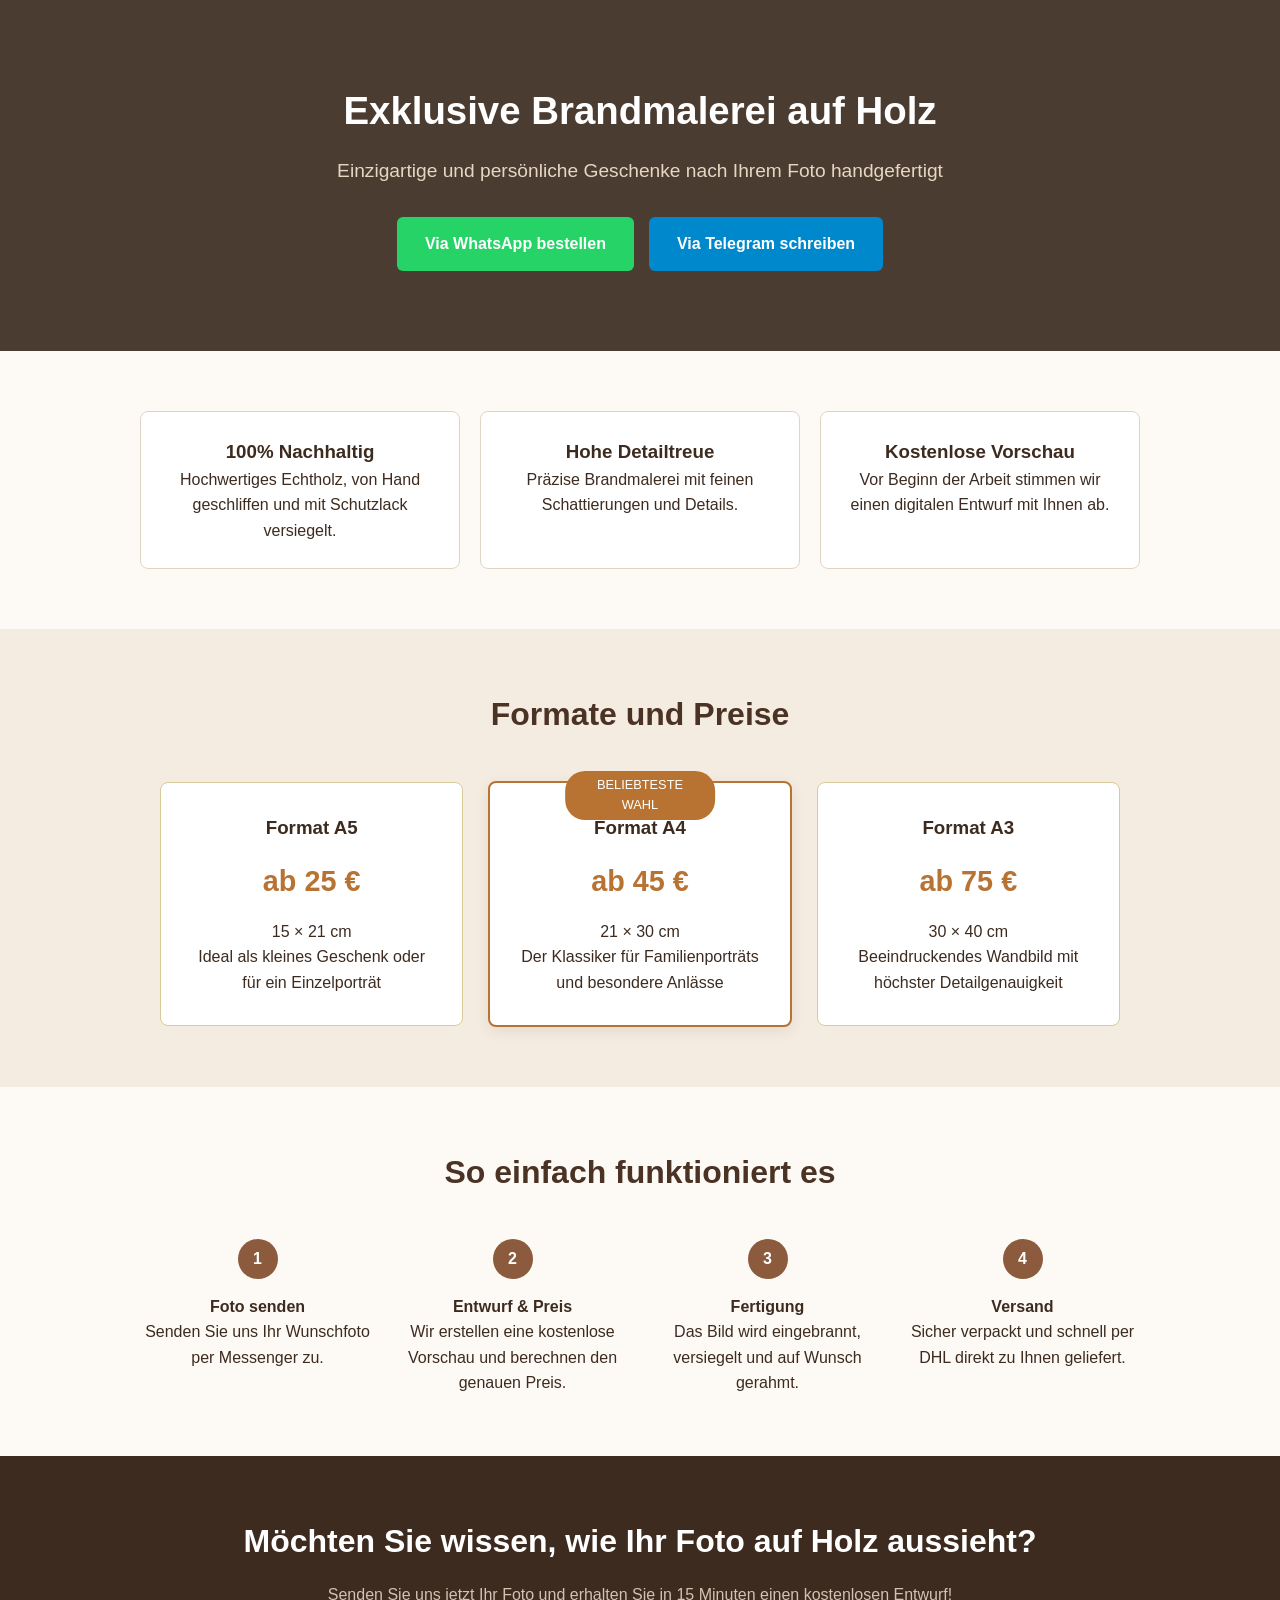
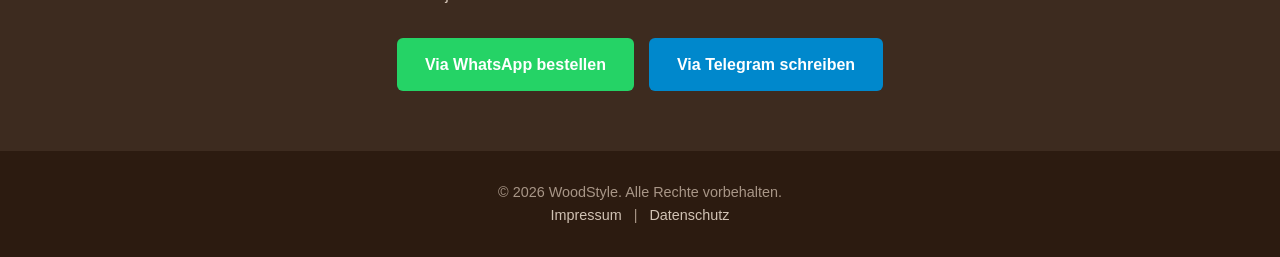
==== index.html @ 2a0ff0d4 "Add files via upload" ====
<!DOCTYPE html>
<html lang="de">
<head>
    <meta charset="UTF-8">
    <meta name="viewport" content="width=device-width, initial-scale=1.0">
    <title>Brandmalerei auf Holz nach Wunsch | Porträts & Bilder</title>
    <link rel="stylesheet" href="style.css">
</head>
<body>

    <!-- Шапка / Главный экран -->
    <header class="hero">
        <div class="container">
            <h1>Exklusive Brandmalerei auf Holz</h1>
            <p>Einzigartige und persönliche Geschenke nach Ihrem Foto handgefertigt</p>
            <div class="hero-buttons">
                <a href="https://wa.me/4915232161777" target="_blank" class="btn btn-wa">Via WhatsApp bestellen</a>
                <a href="https://t.me/woodstyleDE" target="_blank" class="btn btn-tg">Via Telegram schreiben</a>
            </div>
        </div>
    </header>

    <!-- Преимущества -->
    <section class="section container">
        <div class="features">
            <div class="feature-card">
                <h3>100% Nachhaltig</h3>
                <p>Hochwertiges Echtholz, von Hand geschliffen und mit Schutzlack versiegelt.</p>
            </div>
            <div class="feature-card">
                <h3>Hohe Detailtreue</h3>
                <p>Präzise Brandmalerei mit feinen Schattierungen und Details.</p>
            </div>
            <div class="feature-card">
                <h3>Kostenlose Vorschau</h3>
                <p>Vor Beginn der Arbeit stimmen wir einen digitalen Entwurf mit Ihnen ab.</p>
            </div>
        </div>
    </section>

    <!-- Цены и форматы -->
    <section class="section section-alt">
        <div class="container">
            <h2>Formate und Preise</h2>
            <div class="price-grid">
                <div class="price-card">
                    <h3>Format A5</h3>
                    <div class="price">ab 25 €</div>
                    <p>15 × 21 cm</p>
                    <p>Ideal als kleines Geschenk oder für ein Einzelporträt</p>
                </div>
                <div class="price-card featured">
                    <span class="badge">Beliebteste Wahl</span>
                    <h3>Format A4</h3>
                    <div class="price">ab 45 €</div>
                    <p>21 × 30 cm</p>
                    <p>Der Klassiker für Familienporträts und besondere Anlässe</p>
                </div>
                <div class="price-card">
                    <h3>Format A3</h3>
                    <div class="price">ab 75 €</div>
                    <p>30 × 40 cm</p>
                    <p>Beeindruckendes Wandbild mit höchster Detailgenauigkeit</p>
                </div>
            </div>
        </div>
    </section>

    <!-- Как происходит заказ -->
    <section class="section container">
        <h2>So einfach funktioniert es</h2>
        <div class="steps">
            <div class="step">
                <div class="step-num">1</div>
                <h4>Foto senden</h4>
                <p>Senden Sie uns Ihr Wunschfoto per Messenger zu.</p>
            </div>
            <div class="step">
                <div class="step-num">2</div>
                <h4>Entwurf & Preis</h4>
                <p>Wir erstellen eine kostenlose Vorschau und berechnen den genauen Preis.</p>
            </div>
            <div class="step">
                <div class="step-num">3</div>
                <h4>Fertigung</h4>
                <p>Das Bild wird eingebrannt, versiegelt und auf Wunsch gerahmt.</p>
            </div>
            <div class="step">
                <div class="step-num">4</div>
                <h4>Versand</h4>
                <p>Sicher verpackt und schnell per DHL direkt zu Ihnen geliefert.</p>
            </div>
        </div>
    </section>

    <!-- Призыв к действию -->
    <section class="cta">
        <div class="container">
            <h2>Möchten Sie wissen, wie Ihr Foto auf Holz aussieht?</h2>
            <p>Senden Sie uns jetzt Ihr Foto und erhalten Sie in 15 Minuten einen kostenlosen Entwurf!</p>
            <div class="hero-buttons">
                <a href="https://wa.me/4915232161777" target="_blank" class="btn btn-wa">Via WhatsApp bestellen</a>
                <a href="https://t.me/woodstyleDE" target="_blank" class="btn btn-tg">Via Telegram schreiben</a>
            </div>
        </div>
    </section>

    <!-- Подвал / Обязательный юридический блок для Германии -->
    <footer class="footer">
        <div class="container">
            <p>&copy; 2026 WoodStyle. Alle Rechte vorbehalten.</p>
            <p>
                <a href="impressum.html">Impressum</a> | 
                <a href="datenschutz.html">Datenschutz</a>
            </p>
        </div>
    </footer>

</body>
</html>
---- style.css ----
* { box-sizing: border-box; margin: 0; padding: 0; }
body { font-family: 'Segoe UI', Arial, sans-serif; color: #3d2b1f; background-color: #fdfaf6; line-height: 1.6; }
.container { max-width: 1000px; margin: 0 auto; padding: 0 20px; }

/* Шапка / Hero */
.hero { background: linear-gradient(rgba(44, 27, 16, 0.85), rgba(44, 27, 16, 0.85)), url('https://images.unsplash.com/photo-1546484396-fb3fc6f95f98?auto=format&fit=crop&w=1200&q=80') center/cover; color: #fff; text-align: center; padding: 80px 20px; }
.hero h1 { font-size: 2.4rem; margin-bottom: 15px; }
.hero p { font-size: 1.2rem; margin-bottom: 30px; color: #e6d7c3; }

/* Кнопки */
.hero-buttons { display: flex; gap: 15px; justify-content: center; flex-wrap: wrap; }
.btn { display: inline-block; padding: 14px 28px; border-radius: 6px; font-weight: bold; text-decoration: none; transition: 0.2s; color: #fff; }
.btn-wa { background-color: #25D366; }
.btn-tg { background-color: #0088cc; }
.btn:hover { transform: translateY(-2px); opacity: 0.9; }

/* Секции */
.section { padding: 60px 0; text-align: center; }
.section-alt { background-color: #f4ece1; }
h2 { font-size: 2rem; margin-bottom: 40px; color: #4a3324; }

/* Преимущества */
.features { display: grid; grid-template-columns: repeat(auto-fit, minmax(250px, 1fr)); gap: 20px; }
.feature-card { background: #fff; padding: 25px; border-radius: 8px; border: 1px solid #e0d5c5; }

/* Карточки цен */
.price-grid { display: grid; grid-template-columns: repeat(auto-fit, minmax(260px, 1fr)); gap: 25px; align-items: center; }
.price-card { background: #fff; padding: 30px; border-radius: 8px; border: 1px solid #d8ca99; position: relative; }
.price-card.featured { border: 2px solid #b87333; box-shadow: 0 4px 15px rgba(0,0,0,0.08); }
.badge { position: absolute; top: -12px; left: 50%; transform: translateX(-50%); background: #b87333; color: #fff; padding: 4px 12px; font-size: 0.8rem; border-radius: 20px; text-transform: uppercase; }
.price { font-size: 1.8rem; font-weight: bold; color: #b87333; margin: 15px 0; }

/* Шаги */
.steps { display: grid; grid-template-columns: repeat(auto-fit, minmax(200px, 1fr)); gap: 20px; }
.step-num { width: 40px; height: 40px; background: #8c5a3c; color: #fff; border-radius: 50%; display: flex; align-items: center; justify-content: center; font-weight: bold; margin: 0 auto 15px; }

/* CTA */
.cta { background-color: #3d2b1f; color: #fff; text-align: center; padding: 60px 20px; }
.cta h2 { color: #fff; margin-bottom: 15px; }
.cta p { margin-bottom: 30px; color: #d1c2b4; }

/* Подвал (Footer) */
.footer { background-color: #2c1b10; color: #a89687; text-align: center; padding: 30px 20px; font-size: 0.9rem; }
.footer a { color: #d1c2b4; text-decoration: none; margin: 0 8px; }
.footer a:hover { text-decoration: underline; color: #fff; }
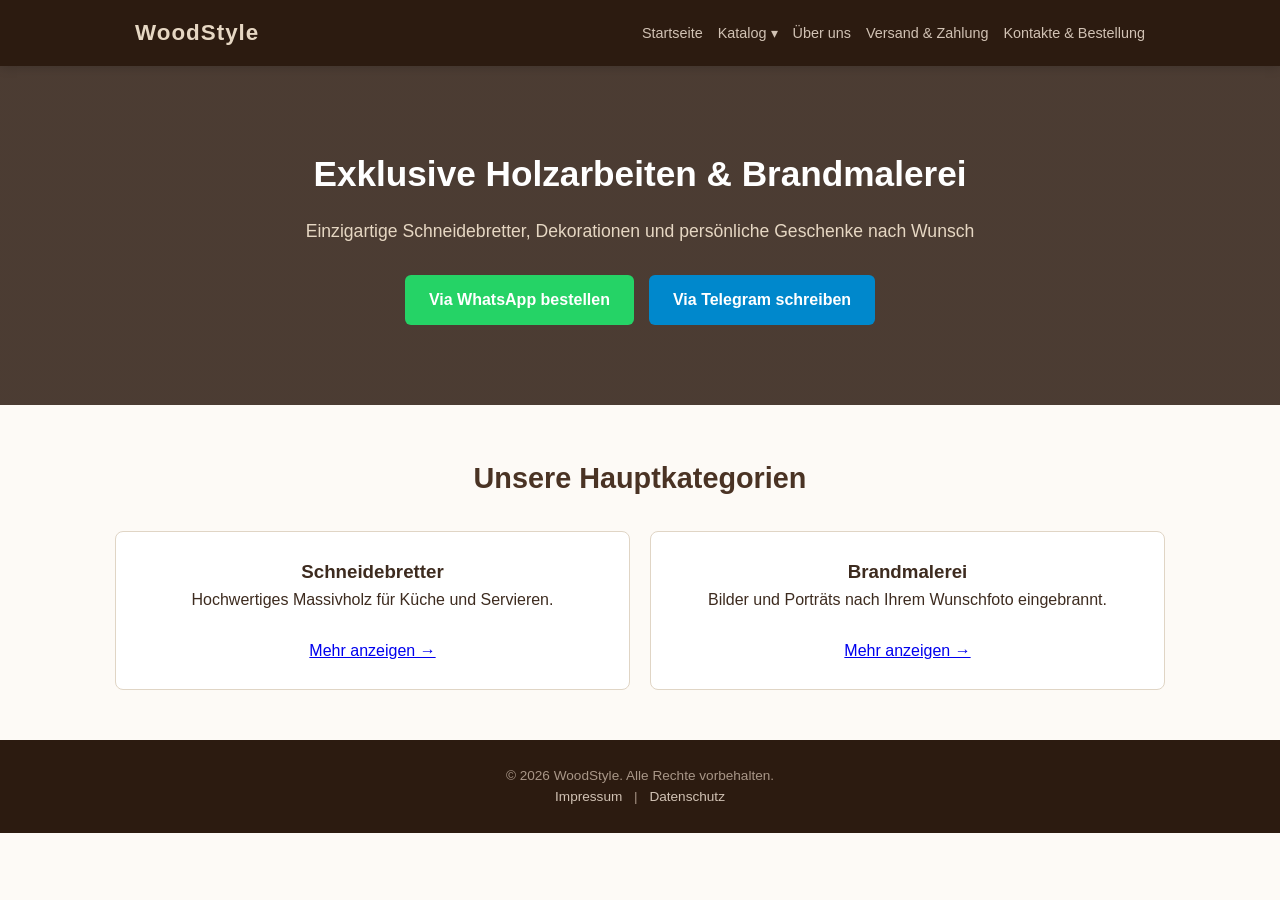
==== commit 5d7d285b: "Add files via upload" ====
--- a/index.html
+++ b/index.html
@@ -3,16 +3,36 @@
 <head>
     <meta charset="UTF-8">
     <meta name="viewport" content="width=device-width, initial-scale=1.0">
-    <title>Brandmalerei auf Holz nach Wunsch | Porträts & Bilder</title>
+    <title>WoodStyle | Startseite</title>
     <link rel="stylesheet" href="style.css">
 </head>
 <body>
 
-    <!-- Шапка / Главный экран -->
+    <nav class="navbar">
+        <div class="container nav-container">
+            <a href="index.html" class="logo">WoodStyle</a>
+            <ul class="nav-links">
+                <li><a href="index.html" class="active">Startseite</a></li>
+                <li class="dropdown">
+                    <a href="katalog.html" class="dropbtn">Katalog ▾</a>
+                    <div class="dropdown-content">
+                        <a href="katalog.html#schneidebretter">Schneidebretter</a>
+                        <a href="katalog.html#untersetzer">Untersetzer</a>
+                        <a href="katalog.html#bilder">Bilder & Porträts</a>
+                        <a href="katalog.html#sonstiges">Sonstiges</a>
+                    </div>
+                </li>
+                <li><a href="ueber-uns.html">Über uns</a></li>
+                <li><a href="versand.html">Versand & Zahlung</a></li>
+                <li><a href="kontakt.html">Kontakte & Bestellung</a></li>
+            </ul>
+        </div>
+    </nav>
+
     <header class="hero">
         <div class="container">
-            <h1>Exklusive Brandmalerei auf Holz</h1>
-            <p>Einzigartige und persönliche Geschenke nach Ihrem Foto handgefertigt</p>
+            <h1>Exklusive Holzarbeiten & Brandmalerei</h1>
+            <p>Einzigartige Schneidebretter, Dekorationen und persönliche Geschenke nach Wunsch</p>
             <div class="hero-buttons">
                 <a href="https://wa.me/4915232161777" target="_blank" class="btn btn-wa">Via WhatsApp bestellen</a>
                 <a href="https://t.me/woodstyleDE" target="_blank" class="btn btn-tg">Via Telegram schreiben</a>
@@ -20,99 +40,28 @@
         </div>
     </header>
 
-    <!-- Преимущества -->
     <section class="section container">
+        <h2>Unsere Hauptkategorien</h2>
         <div class="features">
             <div class="feature-card">
-                <h3>100% Nachhaltig</h3>
-                <p>Hochwertiges Echtholz, von Hand geschliffen und mit Schutzlack versiegelt.</p>
+                <h3>Schneidebretter</h3>
+                <p>Hochwertiges Massivholz für Küche und Servieren.</p>
+                <br>
+                <a href="katalog.html#schneidebretter" class="btn-link">Mehr anzeigen →</a>
             </div>
             <div class="feature-card">
-                <h3>Hohe Detailtreue</h3>
-                <p>Präzise Brandmalerei mit feinen Schattierungen und Details.</p>
-            </div>
-            <div class="feature-card">
-                <h3>Kostenlose Vorschau</h3>
-                <p>Vor Beginn der Arbeit stimmen wir einen digitalen Entwurf mit Ihnen ab.</p>
+                <h3>Brandmalerei</h3>
+                <p>Bilder und Porträts nach Ihrem Wunschfoto eingebrannt.</p>
+                <br>
+                <a href="katalog.html#bilder" class="btn-link">Mehr anzeigen →</a>
             </div>
         </div>
     </section>
 
-    <!-- Цены и форматы -->
-    <section class="section section-alt">
-        <div class="container">
-            <h2>Formate und Preise</h2>
-            <div class="price-grid">
-                <div class="price-card">
-                    <h3>Format A5</h3>
-                    <div class="price">ab 25 €</div>
-                    <p>15 × 21 cm</p>
-                    <p>Ideal als kleines Geschenk oder für ein Einzelporträt</p>
-                </div>
-                <div class="price-card featured">
-                    <span class="badge">Beliebteste Wahl</span>
-                    <h3>Format A4</h3>
-                    <div class="price">ab 45 €</div>
-                    <p>21 × 30 cm</p>
-                    <p>Der Klassiker für Familienporträts und besondere Anlässe</p>
-                </div>
-                <div class="price-card">
-                    <h3>Format A3</h3>
-                    <div class="price">ab 75 €</div>
-                    <p>30 × 40 cm</p>
-                    <p>Beeindruckendes Wandbild mit höchster Detailgenauigkeit</p>
-                </div>
-            </div>
-        </div>
-    </section>
-
-    <!-- Как происходит заказ -->
-    <section class="section container">
-        <h2>So einfach funktioniert es</h2>
-        <div class="steps">
-            <div class="step">
-                <div class="step-num">1</div>
-                <h4>Foto senden</h4>
-                <p>Senden Sie uns Ihr Wunschfoto per Messenger zu.</p>
-            </div>
-            <div class="step">
-                <div class="step-num">2</div>
-                <h4>Entwurf & Preis</h4>
-                <p>Wir erstellen eine kostenlose Vorschau und berechnen den genauen Preis.</p>
-            </div>
-            <div class="step">
-                <div class="step-num">3</div>
-                <h4>Fertigung</h4>
-                <p>Das Bild wird eingebrannt, versiegelt und auf Wunsch gerahmt.</p>
-            </div>
-            <div class="step">
-                <div class="step-num">4</div>
-                <h4>Versand</h4>
-                <p>Sicher verpackt und schnell per DHL direkt zu Ihnen geliefert.</p>
-            </div>
-        </div>
-    </section>
-
-    <!-- Призыв к действию -->
-    <section class="cta">
-        <div class="container">
-            <h2>Möchten Sie wissen, wie Ihr Foto auf Holz aussieht?</h2>
-            <p>Senden Sie uns jetzt Ihr Foto und erhalten Sie in 15 Minuten einen kostenlosen Entwurf!</p>
-            <div class="hero-buttons">
-                <a href="https://wa.me/4915232161777" target="_blank" class="btn btn-wa">Via WhatsApp bestellen</a>
-                <a href="https://t.me/woodstyleDE" target="_blank" class="btn btn-tg">Via Telegram schreiben</a>
-            </div>
-        </div>
-    </section>
-
-    <!-- Подвал / Обязательный юридический блок для Германии -->
     <footer class="footer">
         <div class="container">
             <p>&copy; 2026 WoodStyle. Alle Rechte vorbehalten.</p>
-            <p>
-                <a href="impressum.html">Impressum</a> | 
-                <a href="datenschutz.html">Datenschutz</a>
-            </p>
+            <p><a href="impressum.html">Impressum</a> | <a href="datenschutz.html">Datenschutz</a></p>
         </div>
     </footer>
 
--- a/style.css
+++ b/style.css
@@ -1,45 +1,54 @@
 * { box-sizing: border-box; margin: 0; padding: 0; }
+html { scroll-behavior: smooth; }
 body { font-family: 'Segoe UI', Arial, sans-serif; color: #3d2b1f; background-color: #fdfaf6; line-height: 1.6; }
-.container { max-width: 1000px; margin: 0 auto; padding: 0 20px; }
+.container { max-width: 1050px; margin: 0 auto; padding: 0 20px; }
+
+/* Навигационное меню (Navbar) */
+.navbar { background-color: #2c1b10; position: sticky; top: 0; z-index: 1000; box-shadow: 0 2px 10px rgba(0,0,0,0.15); }
+.nav-container { display: flex; justify-content: space-between; align-items: center; padding: 15px 20px; }
+.logo { font-size: 1.4rem; font-weight: bold; color: #e6d7c3; text-decoration: none; letter-spacing: 1px; }
+.nav-links { display: flex; list-style: none; gap: 15px; align-items: center; }
+.nav-links a { color: #d1c2b4; text-decoration: none; font-weight: 500; font-size: 0.9rem; transition: color 0.2s; padding: 5px 0; }
+.nav-links a:hover { color: #ffffff; }
+
+/* Выпадающее меню (Dropdown) */
+.dropdown { position: relative; display: inline-block; }
+.dropdown-content { display: none; position: absolute; background-color: #3d2b1f; min-width: 180px; box-shadow: 0px 8px 16px rgba(0,0,0,0.2); z-index: 1; border-radius: 4px; overflow: hidden; }
+.dropdown-content a { color: #d1c2b4; padding: 12px 16px; text-decoration: none; display: block; font-size: 0.85rem; border-bottom: 1px solid #4a3324; }
+.dropdown-content a:hover { background-color: #5a3d28; color: #fff; }
+.dropdown:hover .dropdown-content { display: block; }
 
 /* Шапка / Hero */
 .hero { background: linear-gradient(rgba(44, 27, 16, 0.85), rgba(44, 27, 16, 0.85)), url('https://images.unsplash.com/photo-1546484396-fb3fc6f95f98?auto=format&fit=crop&w=1200&q=80') center/cover; color: #fff; text-align: center; padding: 80px 20px; }
-.hero h1 { font-size: 2.4rem; margin-bottom: 15px; }
-.hero p { font-size: 1.2rem; margin-bottom: 30px; color: #e6d7c3; }
+.hero h1 { font-size: 2.2rem; margin-bottom: 15px; }
+.hero p { font-size: 1.1rem; margin-bottom: 30px; color: #e6d7c3; }
 
 /* Кнопки */
 .hero-buttons { display: flex; gap: 15px; justify-content: center; flex-wrap: wrap; }
-.btn { display: inline-block; padding: 14px 28px; border-radius: 6px; font-weight: bold; text-decoration: none; transition: 0.2s; color: #fff; }
+.btn { display: inline-block; padding: 12px 24px; border-radius: 6px; font-weight: bold; text-decoration: none; transition: 0.2s; color: #fff; }
 .btn-wa { background-color: #25D366; }
 .btn-tg { background-color: #0088cc; }
 .btn:hover { transform: translateY(-2px); opacity: 0.9; }
 
 /* Секции */
-.section { padding: 60px 0; text-align: center; }
+.section { padding: 50px 0; text-align: center; }
 .section-alt { background-color: #f4ece1; }
-h2 { font-size: 2rem; margin-bottom: 40px; color: #4a3324; }
+h2 { font-size: 1.8rem; margin-bottom: 30px; color: #4a3324; }
 
-/* Преимущества */
-.features { display: grid; grid-template-columns: repeat(auto-fit, minmax(250px, 1fr)); gap: 20px; }
+/* Карточки */
+.features { display: grid; grid-template-columns: repeat(auto-fit, minmax(220px, 1fr)); gap: 20px; }
 .feature-card { background: #fff; padding: 25px; border-radius: 8px; border: 1px solid #e0d5c5; }
 
-/* Карточки цен */
-.price-grid { display: grid; grid-template-columns: repeat(auto-fit, minmax(260px, 1fr)); gap: 25px; align-items: center; }
-.price-card { background: #fff; padding: 30px; border-radius: 8px; border: 1px solid #d8ca99; position: relative; }
-.price-card.featured { border: 2px solid #b87333; box-shadow: 0 4px 15px rgba(0,0,0,0.08); }
-.badge { position: absolute; top: -12px; left: 50%; transform: translateX(-50%); background: #b87333; color: #fff; padding: 4px 12px; font-size: 0.8rem; border-radius: 20px; text-transform: uppercase; }
-.price { font-size: 1.8rem; font-weight: bold; color: #b87333; margin: 15px 0; }
-
-/* Шаги */
-.steps { display: grid; grid-template-columns: repeat(auto-fit, minmax(200px, 1fr)); gap: 20px; }
-.step-num { width: 40px; height: 40px; background: #8c5a3c; color: #fff; border-radius: 50%; display: flex; align-items: center; justify-content: center; font-weight: bold; margin: 0 auto 15px; }
+/* Шаги / Доставка */
+.steps { display: grid; grid-template-columns: repeat(auto-fit, minmax(250px, 1fr)); gap: 20px; }
+.step { background: #fff; padding: 20px; border-radius: 8px; border: 1px solid #e0d5c5; }
 
 /* CTA */
-.cta { background-color: #3d2b1f; color: #fff; text-align: center; padding: 60px 20px; }
+.cta { background-color: #3d2b1f; color: #fff; text-align: center; padding: 50px 20px; }
 .cta h2 { color: #fff; margin-bottom: 15px; }
 .cta p { margin-bottom: 30px; color: #d1c2b4; }
 
 /* Подвал (Footer) */
-.footer { background-color: #2c1b10; color: #a89687; text-align: center; padding: 30px 20px; font-size: 0.9rem; }
+.footer { background-color: #2c1b10; color: #a89687; text-align: center; padding: 25px 20px; font-size: 0.85rem; }
 .footer a { color: #d1c2b4; text-decoration: none; margin: 0 8px; }
-.footer a:hover { text-decoration: underline; color: #fff; }
+.footer a:hover { text-decoration: underline; color: #fff; }
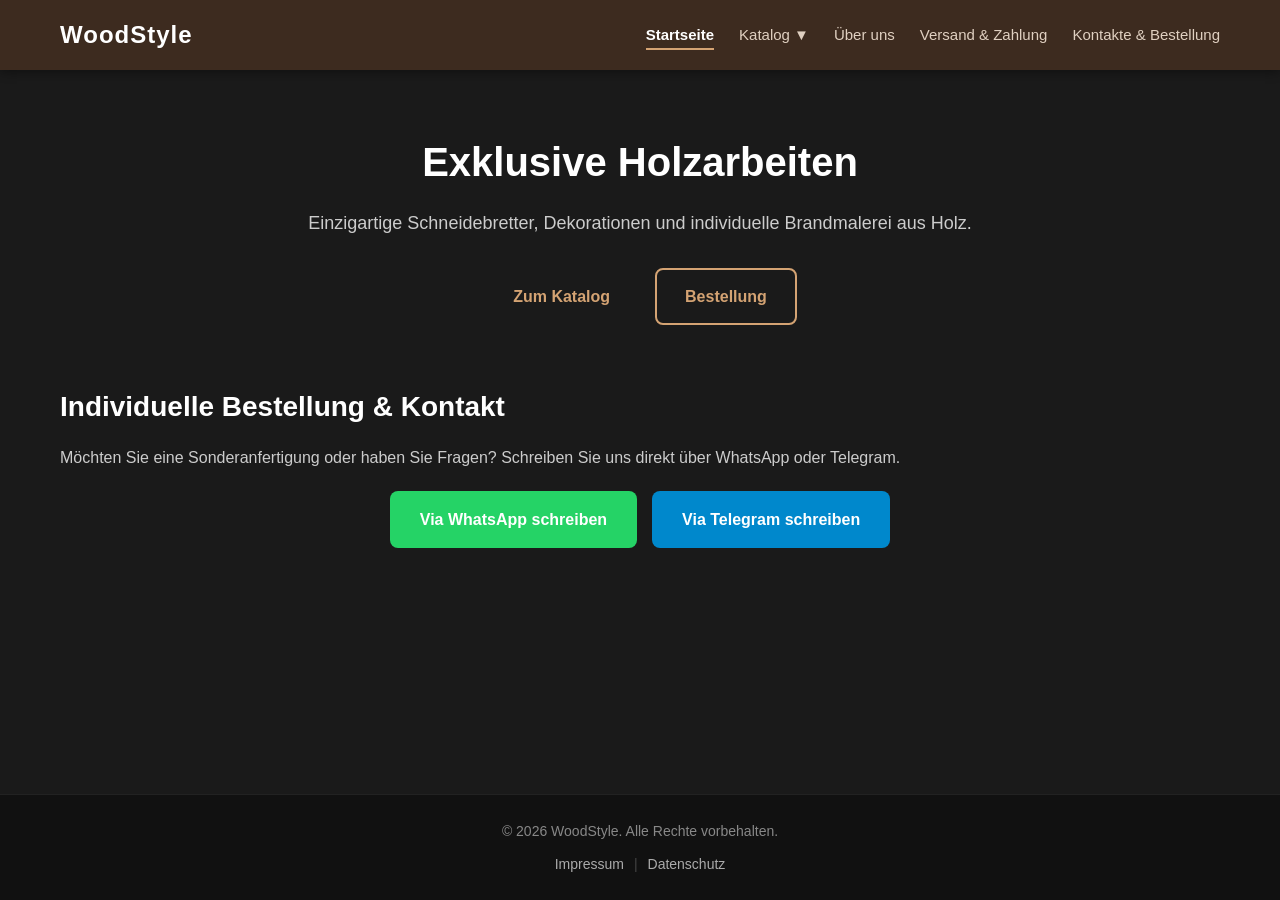
==== commit aa2ce350: "Add files via upload" ====
--- a/index.html
+++ b/index.html
@@ -1,69 +1,254 @@
 <!DOCTYPE html>
 <html lang="de">
+
 <head>
     <meta charset="UTF-8">
     <meta name="viewport" content="width=device-width, initial-scale=1.0">
-    <title>WoodStyle | Startseite</title>
+
+    <title>WoodStyle</title>
+
     <link rel="stylesheet" href="style.css">
 </head>
+
 <body>
 
-    <nav class="navbar">
-        <div class="container nav-container">
-            <a href="index.html" class="logo">WoodStyle</a>
-            <ul class="nav-links">
-                <li><a href="index.html" class="active">Startseite</a></li>
-                <li class="dropdown">
-                    <a href="katalog.html" class="dropbtn">Katalog ▾</a>
-                    <div class="dropdown-content">
-                        <a href="katalog.html#schneidebretter">Schneidebretter</a>
-                        <a href="katalog.html#untersetzer">Untersetzer</a>
-                        <a href="katalog.html#bilder">Bilder & Porträts</a>
-                        <a href="katalog.html#sonstiges">Sonstiges</a>
-                    </div>
-                </li>
-                <li><a href="ueber-uns.html">Über uns</a></li>
-                <li><a href="versand.html">Versand & Zahlung</a></li>
-                <li><a href="kontakt.html">Kontakte & Bestellung</a></li>
-            </ul>
-        </div>
-    </nav>
-
-    <header class="hero">
+    <!-- =========================
+         HEADER
+    ========================== -->
+
+    <header class="navbar">
         <div class="container">
-            <h1>Exklusive Holzarbeiten & Brandmalerei</h1>
-            <p>Einzigartige Schneidebretter, Dekorationen und persönliche Geschenke nach Wunsch</p>
-            <div class="hero-buttons">
-                <a href="https://wa.me/4915232161777" target="_blank" class="btn btn-wa">Via WhatsApp bestellen</a>
-                <a href="https://t.me/woodstyleDE" target="_blank" class="btn btn-tg">Via Telegram schreiben</a>
-            </div>
+
+            <a href="index.html" class="logo">
+                WoodStyle
+            </a>
+
+            <button class="burger-btn"
+                    id="burgerBtn"
+                    aria-label="Menü öffnen">
+
+                <span></span>
+                <span></span>
+                <span></span>
+
+            </button>
+
+            <nav class="nav-menu" id="navMenu">
+
+                <ul class="nav-list">
+
+                    <li>
+                        <a href="index.html"
+                           class="nav-link active">
+                            Startseite
+                        </a>
+                    </li>
+
+                    <li class="dropdown">
+
+                        <a href="katalog.html"
+                           class="nav-link dropdown-toggle">
+                            Katalog ▼
+                        </a>
+
+                        <ul class="dropdown-menu">
+
+                            <li>
+                                <a href="katalog.html#schneidebretter">
+                                    Schneidebretter
+                                </a>
+                            </li>
+
+                            <li>
+                                <a href="katalog.html#untersetzer">
+                                    Untersetzer
+                                </a>
+                            </li>
+
+                            <li>
+                                <a href="katalog.html#bilder">
+                                    Bilder &amp; Porträts
+                                </a>
+                            </li>
+
+                            <li>
+                                <a href="katalog.html#sonstiges">
+                                    Sonstiges
+                                </a>
+                            </li>
+
+                        </ul>
+
+                    </li>
+
+                    <li>
+                        <a href="ueber-uns.html"
+                           class="nav-link">
+                            Über uns
+                        </a>
+                    </li>
+
+                    <li>
+                        <a href="versand.html"
+                           class="nav-link">
+                            Versand &amp; Zahlung
+                        </a>
+                    </li>
+
+                    <li>
+                        <a href="kontakt.html"
+                           class="nav-link">
+                            Kontakte &amp; Bestellung
+                        </a>
+                    </li>
+
+                </ul>
+
+            </nav>
+
         </div>
     </header>
-
-    <section class="section container">
-        <h2>Unsere Hauptkategorien</h2>
-        <div class="features">
-            <div class="feature-card">
-                <h3>Schneidebretter</h3>
-                <p>Hochwertiges Massivholz für Küche und Servieren.</p>
-                <br>
-                <a href="katalog.html#schneidebretter" class="btn-link">Mehr anzeigen →</a>
+    <!-- =========================
+         MAIN
+    ========================== -->
+
+    <main>
+
+        <!-- Hero -->
+        <section class="hero">
+
+            <div class="container">
+
+                <h1>
+                    Exklusive Holzarbeiten
+                </h1>
+
+                <p>
+                    Einzigartige Schneidebretter,
+                    Dekorationen und individuelle
+                    Brandmalerei aus Holz.
+                </p>
+
+                <div class="buttons">
+
+                    <a href="katalog.html" class="btn">
+                        Zum Katalog
+                    </a>
+
+                    <a href="kontakt.html" class="btn btn-outline">
+                        Bestellung
+                    </a>
+
+                </div>
+
             </div>
-            <div class="feature-card">
-                <h3>Brandmalerei</h3>
-                <p>Bilder und Porträts nach Ihrem Wunschfoto eingebrannt.</p>
-                <br>
-                <a href="katalog.html#bilder" class="btn-link">Mehr anzeigen →</a>
+
+        </section>
+
+        <!-- Kontakt -->
+        <section class="contacts">
+
+            <div class="container">
+
+                <h2>
+                    Individuelle Bestellung &amp; Kontakt
+                </h2>
+
+                <p>
+                    Möchten Sie eine Sonderanfertigung
+                    oder haben Sie Fragen?
+                    Schreiben Sie uns direkt über
+                    WhatsApp oder Telegram.
+                </p>
+
+                <div class="buttons">
+
+                    <a href="https://wa.me/4915232161777"
+                       target="_blank"
+                       class="btn btn-whatsapp">
+
+                        Via WhatsApp schreiben
+
+                    </a>
+
+                    <a href="https://t.me/woodstylede"
+                       target="_blank"
+                       class="btn btn-telegram">
+
+                        Via Telegram schreiben
+
+                    </a>
+
+                </div>
+
             </div>
+
+        </section>
+
+    </main>
+    <!-- =========================
+         FOOTER
+    ========================== -->
+
+    <footer class="footer">
+
+        <div class="container">
+
+            <p>
+                © 2026 WoodStyle. Alle Rechte vorbehalten.
+            </p>
+
+            <div class="footer-links">
+
+                <a href="impressum.html">
+                    Impressum
+                </a>
+
+                <span>|</span>
+
+                <a href="datenschutz.html">
+                    Datenschutz
+                </a>
+
+            </div>
+
         </div>
-    </section>
-
-    <footer class="footer">
-        <div class="container">
-            <p>&copy; 2026 WoodStyle. Alle Rechte vorbehalten.</p>
-            <p><a href="impressum.html">Impressum</a> | <a href="datenschutz.html">Datenschutz</a></p>
-        </div>
+
     </footer>
 
+    <!-- =======================
+     JavaScript
+======================== -->
+<script>
+    document.addEventListener("DOMContentLoaded", () => {
+        const burgerBtn = document.getElementById("burgerBtn");
+const navMenu = document.getElementById("navMenu");
+
+if (burgerBtn && navMenu) {
+
+    burgerBtn.addEventListener("click", (event) => {
+        event.stopPropagation();
+        navMenu.classList.toggle("active");
+    });
+
+    document.addEventListener("click", () => {
+        navMenu.classList.remove("active");
+    });
+
+    navMenu.addEventListener("click", (event) => {
+        event.stopPropagation();
+    });
+
+    document.querySelectorAll(".nav-link").forEach(link => {
+        link.addEventListener("click", () => {
+            navMenu.classList.remove("active");
+        });
+    });
+
+}
+
+            });
+</script>
+
 </body>
-</html>+</html>
--- a/style.css
+++ b/style.css
@@ -1,54 +1,565 @@
-* { box-sizing: border-box; margin: 0; padding: 0; }
-html { scroll-behavior: smooth; }
-body { font-family: 'Segoe UI', Arial, sans-serif; color: #3d2b1f; background-color: #fdfaf6; line-height: 1.6; }
-.container { max-width: 1050px; margin: 0 auto; padding: 0 20px; }
-
-/* Навигационное меню (Navbar) */
-.navbar { background-color: #2c1b10; position: sticky; top: 0; z-index: 1000; box-shadow: 0 2px 10px rgba(0,0,0,0.15); }
-.nav-container { display: flex; justify-content: space-between; align-items: center; padding: 15px 20px; }
-.logo { font-size: 1.4rem; font-weight: bold; color: #e6d7c3; text-decoration: none; letter-spacing: 1px; }
-.nav-links { display: flex; list-style: none; gap: 15px; align-items: center; }
-.nav-links a { color: #d1c2b4; text-decoration: none; font-weight: 500; font-size: 0.9rem; transition: color 0.2s; padding: 5px 0; }
-.nav-links a:hover { color: #ffffff; }
-
-/* Выпадающее меню (Dropdown) */
-.dropdown { position: relative; display: inline-block; }
-.dropdown-content { display: none; position: absolute; background-color: #3d2b1f; min-width: 180px; box-shadow: 0px 8px 16px rgba(0,0,0,0.2); z-index: 1; border-radius: 4px; overflow: hidden; }
-.dropdown-content a { color: #d1c2b4; padding: 12px 16px; text-decoration: none; display: block; font-size: 0.85rem; border-bottom: 1px solid #4a3324; }
-.dropdown-content a:hover { background-color: #5a3d28; color: #fff; }
-.dropdown:hover .dropdown-content { display: block; }
-
-/* Шапка / Hero */
-.hero { background: linear-gradient(rgba(44, 27, 16, 0.85), rgba(44, 27, 16, 0.85)), url('https://images.unsplash.com/photo-1546484396-fb3fc6f95f98?auto=format&fit=crop&w=1200&q=80') center/cover; color: #fff; text-align: center; padding: 80px 20px; }
-.hero h1 { font-size: 2.2rem; margin-bottom: 15px; }
-.hero p { font-size: 1.1rem; margin-bottom: 30px; color: #e6d7c3; }
-
-/* Кнопки */
-.hero-buttons { display: flex; gap: 15px; justify-content: center; flex-wrap: wrap; }
-.btn { display: inline-block; padding: 12px 24px; border-radius: 6px; font-weight: bold; text-decoration: none; transition: 0.2s; color: #fff; }
-.btn-wa { background-color: #25D366; }
-.btn-tg { background-color: #0088cc; }
-.btn:hover { transform: translateY(-2px); opacity: 0.9; }
-
-/* Секции */
-.section { padding: 50px 0; text-align: center; }
-.section-alt { background-color: #f4ece1; }
-h2 { font-size: 1.8rem; margin-bottom: 30px; color: #4a3324; }
-
-/* Карточки */
-.features { display: grid; grid-template-columns: repeat(auto-fit, minmax(220px, 1fr)); gap: 20px; }
-.feature-card { background: #fff; padding: 25px; border-radius: 8px; border: 1px solid #e0d5c5; }
-
-/* Шаги / Доставка */
-.steps { display: grid; grid-template-columns: repeat(auto-fit, minmax(250px, 1fr)); gap: 20px; }
-.step { background: #fff; padding: 20px; border-radius: 8px; border: 1px solid #e0d5c5; }
-
-/* CTA */
-.cta { background-color: #3d2b1f; color: #fff; text-align: center; padding: 50px 20px; }
-.cta h2 { color: #fff; margin-bottom: 15px; }
-.cta p { margin-bottom: 30px; color: #d1c2b4; }
-
-/* Подвал (Footer) */
-.footer { background-color: #2c1b10; color: #a89687; text-align: center; padding: 25px 20px; font-size: 0.85rem; }
-.footer a { color: #d1c2b4; text-decoration: none; margin: 0 8px; }
-.footer a:hover { text-decoration: underline; color: #fff; }+/* ==========================================
+   1. ПЕРЕМЕННЫЕ И БАЗОВЫЕ НАСТРОЙКИ
+   ========================================== */
+:root {
+  --bg: #1a1a1a;
+  --bg-dark: #111111;
+  --header-bg: #3d2b1f;
+  --dropdown-bg: #2b1d14;
+  --dropdown-hover: #4e3829;
+  --surface: #252525;
+  --surface-legal: #222222;
+  --surface-border: #333333;
+  --accent: #d4a373;
+  --accent-nav: #e0d0c1;
+  --text: #ffffff;
+  --text-muted: #cccccc;
+  --text-light: #dddddd;
+  --text-secondary: #bbbbbb;
+  --text-muted-light: #aaaaaa;
+  --text-subtle: #888888;
+  --whatsapp: #25d366;
+  --telegram: #0088cc;
+}
+
+* {
+  box-sizing: border-box;
+  margin: 0;
+  padding: 0;
+}
+
+html {
+  scroll-behavior: smooth;
+}
+
+body {
+  font-family: 'Segoe UI', Tahoma, Geneva, Verdana, sans-serif;
+  background-color: var(--bg);
+  color: var(--text);
+  min-height: 100vh;
+  display: flex;
+  flex-direction: column;
+  line-height: 1.6;
+}
+
+h1, h2, h3, h4 {
+  color: var(--text);
+  margin-bottom: 15px;
+}
+
+h2 {
+  font-size: 28px;
+}
+
+p {
+  color: var(--text-muted);
+  margin-bottom: 15px;
+}
+
+a {
+  color: var(--accent);
+  text-decoration: none;
+}
+
+img {
+  max-width: 100%;
+  height: auto;
+  display: block;
+}
+
+/* Универсальные плавные переходы */
+a,
+button,
+.btn,
+.feature-card,
+.product-card {
+  transition: color 0.25s ease, 
+              background-color 0.25s ease, 
+              border-color 0.25s ease, 
+              transform 0.25s ease, 
+              box-shadow 0.25s ease;
+}
+
+a:hover {
+  color: var(--text);
+}
+
+/* Видимый фокус для клавиатурной доступности (a11y) */
+.nav-link:focus-visible,
+.dropdown-menu a:focus-visible,
+.btn:focus-visible,
+.burger-btn:focus-visible,
+.footer-links a:focus-visible {
+  outline: 2px solid var(--accent);
+  outline-offset: 3px;
+}
+
+/* ==========================================
+   2. ВЕРСТКА И СЕТКА (CONTAINER & MAIN)
+   ========================================== */
+.container {
+  max-width: 1200px;
+  margin: 0 auto;
+  padding: 0 20px;
+}
+
+header .container {
+  display: flex;
+  justify-content: space-between;
+  align-items: center;
+  height: 70px;
+}
+
+main {
+  flex: 1;
+  width: 100%;
+  position: relative;
+  z-index: 1;
+}
+
+.section {
+  padding: 50px 0;
+  text-align: center;
+}
+
+/* Текстовые блоки (Über uns, Kontakte) */
+.about-text, 
+.contact-text {
+  max-width: 700px;
+  margin: 0 auto 30px auto;
+  font-size: 17px;
+  line-height: 1.8;
+  color: var(--text-light);
+}
+
+/* Юридические страницы (Impressum, Datenschutz) */
+.legal-content {
+  max-width: 800px;
+  margin: 0 auto;
+  text-align: left;
+  background-color: var(--surface-legal);
+  padding: 35px;
+  border-radius: 12px;
+  border: 1px solid var(--surface-border);
+}
+
+.legal-content h3 {
+  font-size: 20px;
+  color: var(--accent);
+  margin-top: 25px;
+  margin-bottom: 10px;
+  border-bottom: 1px solid var(--surface-border);
+  padding-bottom: 5px;
+}
+
+.legal-content h3:first-child {
+  margin-top: 0;
+}
+
+.legal-content h4 {
+  font-size: 16px;
+  color: var(--text);
+  margin-top: 15px;
+  margin-bottom: 5px;
+}
+
+.legal-content p {
+  font-size: 15px;
+  color: var(--text-secondary);
+  margin-bottom: 15px;
+}
+
+.legal-content .buttons {
+  margin-top: 30px;
+  text-align: center;
+}
+
+/* ==========================================
+   3. HERO-БЛОК (ГЛАВНАЯ СТРАНИЦА)
+   ========================================== */
+.hero {
+  padding: 60px 0;
+  text-align: center;
+}
+
+.hero-content {
+  max-width: 800px;
+  margin: 0 auto;
+}
+
+.hero h1 {
+  font-size: clamp(2rem, 4vw, 2.5rem);
+  margin-bottom: 15px;
+  color: var(--text);
+}
+
+.hero p {
+  font-size: clamp(1rem, 2vw, 1.125rem);
+  color: var(--text-muted);
+  margin-bottom: 30px;
+}
+
+.hero-buttons {
+  display: flex;
+  justify-content: center;
+  gap: 15px;
+  flex-wrap: wrap;
+}
+
+/* ==========================================
+   4. ШАПКА САЙТА (HEADER) И НАВИГАЦИЯ
+   ========================================== */
+.navbar {
+  background-color: var(--header-bg);
+  position: sticky;
+  top: 0;
+  width: 100%;
+  z-index: 1000;
+  box-shadow: 0 2px 10px rgba(0, 0, 0, 0.4);
+}
+
+.logo {
+  font-size: 24px;
+  font-weight: bold;
+  color: var(--text);
+  text-decoration: none;
+  letter-spacing: 1px;
+}
+
+.nav-list {
+  display: flex;
+  list-style: none;
+  gap: 25px;
+  align-items: center;
+}
+
+.nav-link {
+  color: var(--accent-nav);
+  text-decoration: none;
+  font-size: 15px;
+  font-weight: 500;
+  padding: 5px 0;
+}
+
+.nav-link:hover {
+  color: var(--text);
+}
+
+.nav-link.active {
+  color: var(--text);
+  font-weight: 600;
+  border-bottom: 2px solid var(--accent);
+}
+
+/* Выпадающее меню Katalog (ПК + Навигация с клавиатуры) */
+.dropdown {
+  position: relative;
+}
+
+.dropdown-menu {
+  position: absolute;
+  top: 100%;
+  left: 0;
+  background-color: var(--dropdown-bg);
+  list-style: none;
+  min-width: 200px;
+  padding: 10px 0;
+  border-radius: 6px;
+  box-shadow: 0 8px 16px rgba(0, 0, 0, 0.4);
+  display: none;
+  pointer-events: none;
+  z-index: 1100;
+}
+
+.dropdown:hover .dropdown-menu,
+.dropdown:focus-within .dropdown-menu,
+.dropdown.open .dropdown-menu {
+  display: block;
+  pointer-events: auto;
+}
+
+.dropdown-menu a {
+  display: block;
+  padding: 10px 20px;
+  color: var(--accent-nav);
+  text-decoration: none;
+  font-size: 14px;
+}
+
+.dropdown-menu a:hover {
+  background-color: var(--dropdown-hover);
+  color: var(--text);
+}
+
+/* Кнопка "Гамбургер" */
+.burger-btn {
+  display: none;
+  flex-direction: column;
+  justify-content: space-between;
+  width: 28px;
+  height: 20px;
+  background: transparent;
+  border: none;
+  cursor: pointer;
+  padding: 0;
+}
+
+.burger-btn span {
+  height: 3px;
+  width: 100%;
+  background-color: var(--text);
+  border-radius: 2px;
+}
+
+/* ==========================================
+   5. КАТАЛОГ И КАРТОЧКИ ТОВАРОВ
+   ========================================== */
+.features,
+.gallery {
+  display: grid;
+  grid-template-columns: repeat(auto-fit, minmax(260px, 1fr));
+  gap: 25px;
+  margin-top: 30px;
+}
+
+.feature-card,
+.product-card {
+  background-color: var(--surface);
+  border: 1px solid var(--surface-border);
+  border-radius: 10px;
+  padding: 25px;
+  text-align: left;
+  display: flex;
+  flex-direction: column;
+  justify-content: space-between;
+  overflow: hidden;
+}
+
+.feature-card:hover,
+.product-card:hover {
+  transform: translateY(-5px);
+  box-shadow: 0 8px 20px rgba(0, 0, 0, 0.4);
+  border-color: #444444;
+}
+
+.product-image,
+.feature-card img {
+  border-radius: 8px;
+  object-fit: cover;
+  margin-bottom: 15px;
+  width: 100%;
+  height: 200px;
+}
+
+.feature-card h3,
+.product-card h3 {
+  font-size: 20px;
+  color: var(--accent);
+  margin-bottom: 10px;
+}
+
+.feature-card p,
+.product-card p {
+  font-size: 14px;
+  color: var(--text-muted-light);
+  flex: 1;
+}
+
+.price {
+  font-size: 18px;
+  font-weight: bold;
+  color: var(--whatsapp) !important;
+  margin-top: 15px;
+  margin-bottom: 0 !important;
+}
+
+/* ==========================================
+   6. СЕКЦИЯ VERSAND & ZAHLUNG (STEPS)
+   ========================================== */
+.steps {
+  display: grid;
+  grid-template-columns: repeat(auto-fit, minmax(280px, 1fr));
+  gap: 25px;
+  margin-top: 30px;
+}
+
+.step {
+  background-color: var(--surface);
+  border-left: 4px solid var(--accent);
+  padding: 25px;
+  border-radius: 0 10px 10px 0;
+  text-align: left;
+}
+
+.step h4 {
+  font-size: 18px;
+  margin-bottom: 10px;
+}
+
+.step p {
+  margin-bottom: 0;
+  font-size: 15px;
+}
+
+/* ==========================================
+   7. КНОПКИ (BUTTONS)
+   ========================================== */
+.buttons {
+  display: flex;
+  justify-content: center;
+  gap: 15px;
+  flex-wrap: wrap;
+  margin-top: 20px;
+}
+
+.btn {
+  display: inline-block;
+  padding: 14px 28px;
+  border-radius: 8px;
+  text-decoration: none;
+  font-weight: bold;
+  font-size: 16px;
+  cursor: pointer;
+  text-align: center;
+  border: 2px solid transparent;
+}
+
+.btn:hover {
+  transform: translateY(-2px);
+  opacity: 0.95;
+  color: var(--text);
+}
+
+.btn-whatsapp {
+  background-color: var(--whatsapp);
+  color: var(--text);
+}
+
+.btn-telegram {
+  background-color: var(--telegram);
+  color: var(--text);
+}
+
+.btn-outline {
+  background-color: transparent;
+  border-color: var(--accent);
+  color: var(--accent);
+}
+
+.btn-outline:hover {
+  background-color: var(--accent);
+  color: var(--bg);
+}
+
+/* ==========================================
+   8. ПОДВАЛ САЙТА (FOOTER)
+   ========================================== */
+.footer {
+  background-color: var(--bg-dark);
+  padding: 25px 20px;
+  text-align: center;
+  color: var(--text-subtle);
+  font-size: 14px;
+  border-top: 1px solid #222222;
+  margin-top: auto;
+  width: 100%;
+}
+
+.footer .container {
+  display: flex;
+  flex-direction: column;
+  gap: 10px;
+  height: auto;
+}
+
+.footer p {
+  margin-bottom: 0;
+  color: var(--text-subtle);
+}
+
+.footer-links {
+  display: flex;
+  justify-content: center;
+  align-items: center;
+  gap: 10px;
+}
+
+.footer-links a {
+  color: #aaaaaa;
+  text-decoration: none;
+}
+
+.footer-links a:hover {
+  color: var(--text);
+}
+
+.footer-links span {
+  color: #444444;
+}
+
+/* ==========================================
+   9. АДАПТИВНОСТЬ ДЛЯ СМАРТФОНОВ (<= 850px)
+   ========================================== */
+@media (max-width: 850px) {
+  .burger-btn {
+    display: flex;
+  }
+
+  .nav-menu {
+    display: none;
+    position: absolute;
+    top: 70px;
+    left: 0;
+    width: 100%;
+    background-color: var(--header-bg);
+    padding: 20px;
+    box-shadow: 0 10px 20px rgba(0, 0, 0, 0.5);
+    z-index: 1000;
+  }
+
+  .nav-menu.active {
+    display: block;
+  }
+
+  .nav-list {
+    flex-direction: column;
+    align-items: flex-start;
+    gap: 15px;
+    width: 100%;
+  }
+
+  .nav-list li {
+    width: 100%;
+  }
+
+  .nav-link {
+    display: block;
+    width: 100%;
+    padding: 8px 0;
+  }
+
+  /* Мобильное подменю каталога (управляется классом .open через JS) */
+  .dropdown-menu {
+    position: static;
+    display: none;
+    background: var(--dropdown-bg);
+    box-shadow: none;
+    padding-left: 15px;
+    margin-top: 5px;
+    pointer-events: auto;
+    border-radius: 4px;
+  }
+
+  .legal-content {
+    padding: 20px;
+  }
+
+  .buttons,
+  .hero-buttons {
+    flex-direction: column;
+  }
+
+  .btn {
+    width: 100%;
+  }
+}
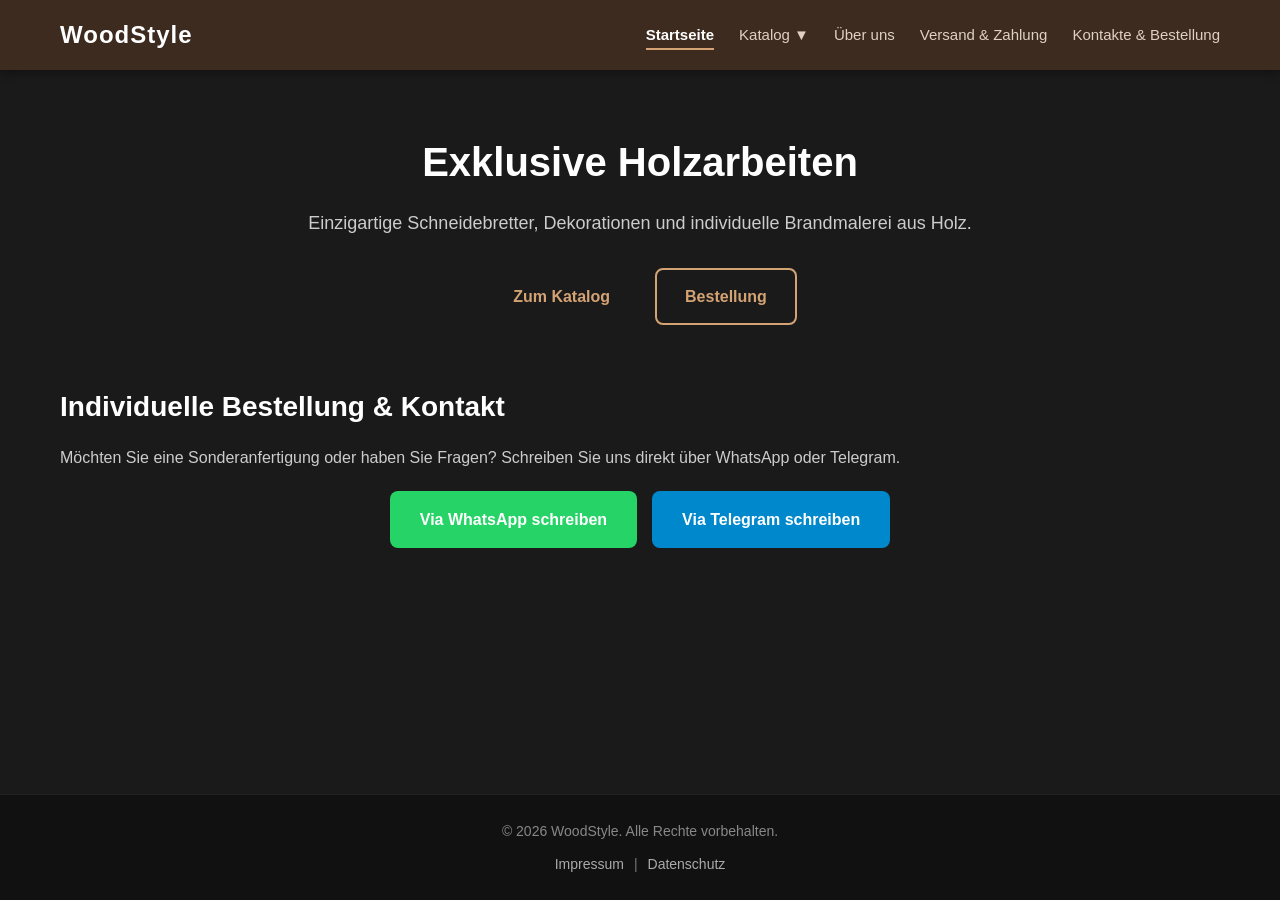
==== commit 1def5d2c: "Add files via upload" ====
--- a/index.html
+++ b/index.html
@@ -1,254 +1,107 @@
 <!DOCTYPE html>
 <html lang="de">
-
 <head>
     <meta charset="UTF-8">
     <meta name="viewport" content="width=device-width, initial-scale=1.0">
+    <title>WoodStyle | Handgefertigte Holzprodukte aus Deutschland</title>
+    <meta name="description" content="Exklusive Schneidebretter, Untersetzer und Holzdekorationen in Handarbeit. Individualisierbar und nachhaltig.">
+    
+    <!-- Open Graph -->
+    <meta property="og:title" content="WoodStyle | Handgefertigte Holzprodukte">
+    <meta property="og:description" content="Exklusive Schneidebretter, Untersetzer und Brandmalerei aus Holz.">
+    <meta property="og:type" content="website">
+    <meta property="og:image" content="images/og-preview.jpg">
 
-    <title>WoodStyle</title>
-
+    <link rel="icon" href="favicon.ico" type="image/x-icon">
     <link rel="stylesheet" href="style.css">
+    <script src="main.js" defer></script>
 </head>
-
 <body>
-
-    <!-- =========================
-         HEADER
-    ========================== -->
 
     <header class="navbar">
         <div class="container">
-
             <a href="index.html" class="logo">
                 WoodStyle
             </a>
 
             <button class="burger-btn"
                     id="burgerBtn"
-                    aria-label="Menü öffnen">
-
+                    aria-label="Menü öffnen"
+                    aria-expanded="false">
                 <span></span>
                 <span></span>
                 <span></span>
-
             </button>
 
             <nav class="nav-menu" id="navMenu">
-
                 <ul class="nav-list">
-
                     <li>
-                        <a href="index.html"
-                           class="nav-link active">
+                        <a href="index.html" class="nav-link active">
                             Startseite
                         </a>
                     </li>
-
                     <li class="dropdown">
-
-                        <a href="katalog.html"
-                           class="nav-link dropdown-toggle">
+                        <a href="katalog.html" class="nav-link dropdown-toggle" aria-expanded="false">
                             Katalog ▼
                         </a>
-
                         <ul class="dropdown-menu">
-
-                            <li>
-                                <a href="katalog.html#schneidebretter">
-                                    Schneidebretter
-                                </a>
-                            </li>
-
-                            <li>
-                                <a href="katalog.html#untersetzer">
-                                    Untersetzer
-                                </a>
-                            </li>
-
-                            <li>
-                                <a href="katalog.html#bilder">
-                                    Bilder &amp; Porträts
-                                </a>
-                            </li>
-
-                            <li>
-                                <a href="katalog.html#sonstiges">
-                                    Sonstiges
-                                </a>
-                            </li>
-
+                            <li><a href="katalog.html#schneidebretter">Schneidebretter</a></li>
+                            <li><a href="katalog.html#untersetzer">Untersetzer</a></li>
+                            <li><a href="katalog.html#bilder">Bilder &amp; Porträts</a></li>
+                            <li><a href="katalog.html#sonstiges">Sonstiges</a></li>
                         </ul>
-
                     </li>
-
-                    <li>
-                        <a href="ueber-uns.html"
-                           class="nav-link">
-                            Über uns
-                        </a>
-                    </li>
-
-                    <li>
-                        <a href="versand.html"
-                           class="nav-link">
-                            Versand &amp; Zahlung
-                        </a>
-                    </li>
-
-                    <li>
-                        <a href="kontakt.html"
-                           class="nav-link">
-                            Kontakte &amp; Bestellung
-                        </a>
-                    </li>
-
+                    <li><a href="ueber-uns.html" class="nav-link">Über uns</a></li>
+                    <li><a href="versand.html" class="nav-link">Versand &amp; Zahlung</a></li>
+                    <li><a href="kontakt.html" class="nav-link">Kontakte &amp; Bestellung</a></li>
                 </ul>
-
             </nav>
-
         </div>
     </header>
-    <!-- =========================
-         MAIN
-    ========================== -->
 
     <main>
-
-        <!-- Hero -->
         <section class="hero">
-
             <div class="container">
-
-                <h1>
-                    Exklusive Holzarbeiten
-                </h1>
-
+                <h1>Exklusive Holzarbeiten</h1>
                 <p>
-                    Einzigartige Schneidebretter,
-                    Dekorationen und individuelle
-                    Brandmalerei aus Holz.
+                    Einzigartige Schneidebretter, Dekorationen und individuelle Brandmalerei aus Holz.
                 </p>
-
                 <div class="buttons">
-
-                    <a href="katalog.html" class="btn">
-                        Zum Katalog
-                    </a>
-
-                    <a href="kontakt.html" class="btn btn-outline">
-                        Bestellung
-                    </a>
-
+                    <a href="katalog.html" class="btn">Zum Katalog</a>
+                    <a href="kontakt.html" class="btn btn-outline">Bestellung</a>
                 </div>
-
             </div>
-
         </section>
 
-        <!-- Kontakt -->
         <section class="contacts">
-
             <div class="container">
-
-                <h2>
-                    Individuelle Bestellung &amp; Kontakt
-                </h2>
-
+                <h2>Individuelle Bestellung &amp; Kontakt</h2>
                 <p>
-                    Möchten Sie eine Sonderanfertigung
-                    oder haben Sie Fragen?
-                    Schreiben Sie uns direkt über
-                    WhatsApp oder Telegram.
+                    Möchten Sie eine Sonderanfertigung oder haben Sie Fragen?
+                    Schreiben Sie uns direkt über WhatsApp oder Telegram.
                 </p>
-
                 <div class="buttons">
-
-                    <a href="https://wa.me/4915232161777"
-                       target="_blank"
-                       class="btn btn-whatsapp">
-
+                    <a href="https://wa.me/4915232161777" target="_blank" rel="noopener noreferrer" class="btn btn-whatsapp">
                         Via WhatsApp schreiben
-
                     </a>
-
-                    <a href="https://t.me/woodstylede"
-                       target="_blank"
-                       class="btn btn-telegram">
-
+                    <a href="https://t.me/woodstylede" target="_blank" rel="noopener noreferrer" class="btn btn-telegram">
                         Via Telegram schreiben
-
                     </a>
-
                 </div>
-
             </div>
-
         </section>
-
     </main>
-    <!-- =========================
-         FOOTER
-    ========================== -->
 
     <footer class="footer">
-
         <div class="container">
-
-            <p>
-                © 2026 WoodStyle. Alle Rechte vorbehalten.
-            </p>
-
+            <p>© 2026 WoodStyle. Alle Rechte vorbehalten.</p>
             <div class="footer-links">
-
-                <a href="impressum.html">
-                    Impressum
-                </a>
-
+                <a href="impressum.html">Impressum</a>
                 <span>|</span>
-
-                <a href="datenschutz.html">
-                    Datenschutz
-                </a>
-
+                <a href="datenschutz.html">Datenschutz</a>
             </div>
-
         </div>
-
     </footer>
-
-    <!-- =======================
-     JavaScript
-======================== -->
-<script>
-    document.addEventListener("DOMContentLoaded", () => {
-        const burgerBtn = document.getElementById("burgerBtn");
-const navMenu = document.getElementById("navMenu");
-
-if (burgerBtn && navMenu) {
-
-    burgerBtn.addEventListener("click", (event) => {
-        event.stopPropagation();
-        navMenu.classList.toggle("active");
-    });
-
-    document.addEventListener("click", () => {
-        navMenu.classList.remove("active");
-    });
-
-    navMenu.addEventListener("click", (event) => {
-        event.stopPropagation();
-    });
-
-    document.querySelectorAll(".nav-link").forEach(link => {
-        link.addEventListener("click", () => {
-            navMenu.classList.remove("active");
-        });
-    });
-
-}
-
-            });
-</script>
 
 </body>
 </html>
--- a/style.css
+++ b/style.css
@@ -67,7 +67,6 @@
   display: block;
 }
 
-/* Универсальные плавные переходы */
 a,
 button,
 .btn,
@@ -122,7 +121,6 @@
   text-align: center;
 }
 
-/* Текстовые блоки (Über uns, Kontakte) */
 .about-text, 
 .contact-text {
   max-width: 700px;
@@ -132,7 +130,6 @@
   color: var(--text-light);
 }
 
-/* Юридические страницы (Impressum, Datenschutz) */
 .legal-content {
   max-width: 800px;
   margin: 0 auto;
@@ -182,11 +179,6 @@
   text-align: center;
 }
 
-.hero-content {
-  max-width: 800px;
-  margin: 0 auto;
-}
-
 .hero h1 {
   font-size: clamp(2rem, 4vw, 2.5rem);
   margin-bottom: 15px;
@@ -199,15 +191,8 @@
   margin-bottom: 30px;
 }
 
-.hero-buttons {
-  display: flex;
-  justify-content: center;
-  gap: 15px;
-  flex-wrap: wrap;
-}
-
-/* ==========================================
-   4. ШАПКА САЙТА (HEADER) И НАВИГАЦИЯ
+/* ==========================================
+   4. ШАПКА САЙТА И НАВИГАЦИЯ
    ========================================== */
 .navbar {
   background-color: var(--header-bg);
@@ -251,7 +236,6 @@
   border-bottom: 2px solid var(--accent);
 }
 
-/* Выпадающее меню Katalog (ПК + Навигация с клавиатуры) */
 .dropdown {
   position: relative;
 }
@@ -291,7 +275,6 @@
   color: var(--text);
 }
 
-/* Кнопка "Гамбургер" */
 .burger-btn {
   display: none;
   flex-direction: column;
@@ -342,15 +325,6 @@
   border-color: #444444;
 }
 
-.product-image,
-.feature-card img {
-  border-radius: 8px;
-  object-fit: cover;
-  margin-bottom: 15px;
-  width: 100%;
-  height: 200px;
-}
-
 .feature-card h3,
 .product-card h3 {
   font-size: 20px;
@@ -370,7 +344,11 @@
   font-weight: bold;
   color: var(--whatsapp) !important;
   margin-top: 15px;
-  margin-bottom: 0 !important;
+  margin-bottom: 15px !important;
+}
+
+.card-action {
+  margin-top: 10px;
 }
 
 /* ==========================================
@@ -424,6 +402,11 @@
   border: 2px solid transparent;
 }
 
+.btn-sm {
+  padding: 8px 16px;
+  font-size: 14px;
+}
+
 .btn:hover {
   transform: translateY(-2px);
   opacity: 0.95;
@@ -493,8 +476,9 @@
   color: var(--text);
 }
 
+/* Исправление WCAG AA доступности контраста разделителя */
 .footer-links span {
-  color: #444444;
+  color: #777777;
 }
 
 /* ==========================================
@@ -538,7 +522,6 @@
     padding: 8px 0;
   }
 
-  /* Мобильное подменю каталога (управляется классом .open через JS) */
   .dropdown-menu {
     position: static;
     display: none;
@@ -550,12 +533,15 @@
     border-radius: 4px;
   }
 
+  .dropdown.open .dropdown-menu {
+    display: block;
+  }
+
   .legal-content {
     padding: 20px;
   }
 
-  .buttons,
-  .hero-buttons {
+  .buttons {
     flex-direction: column;
   }
 
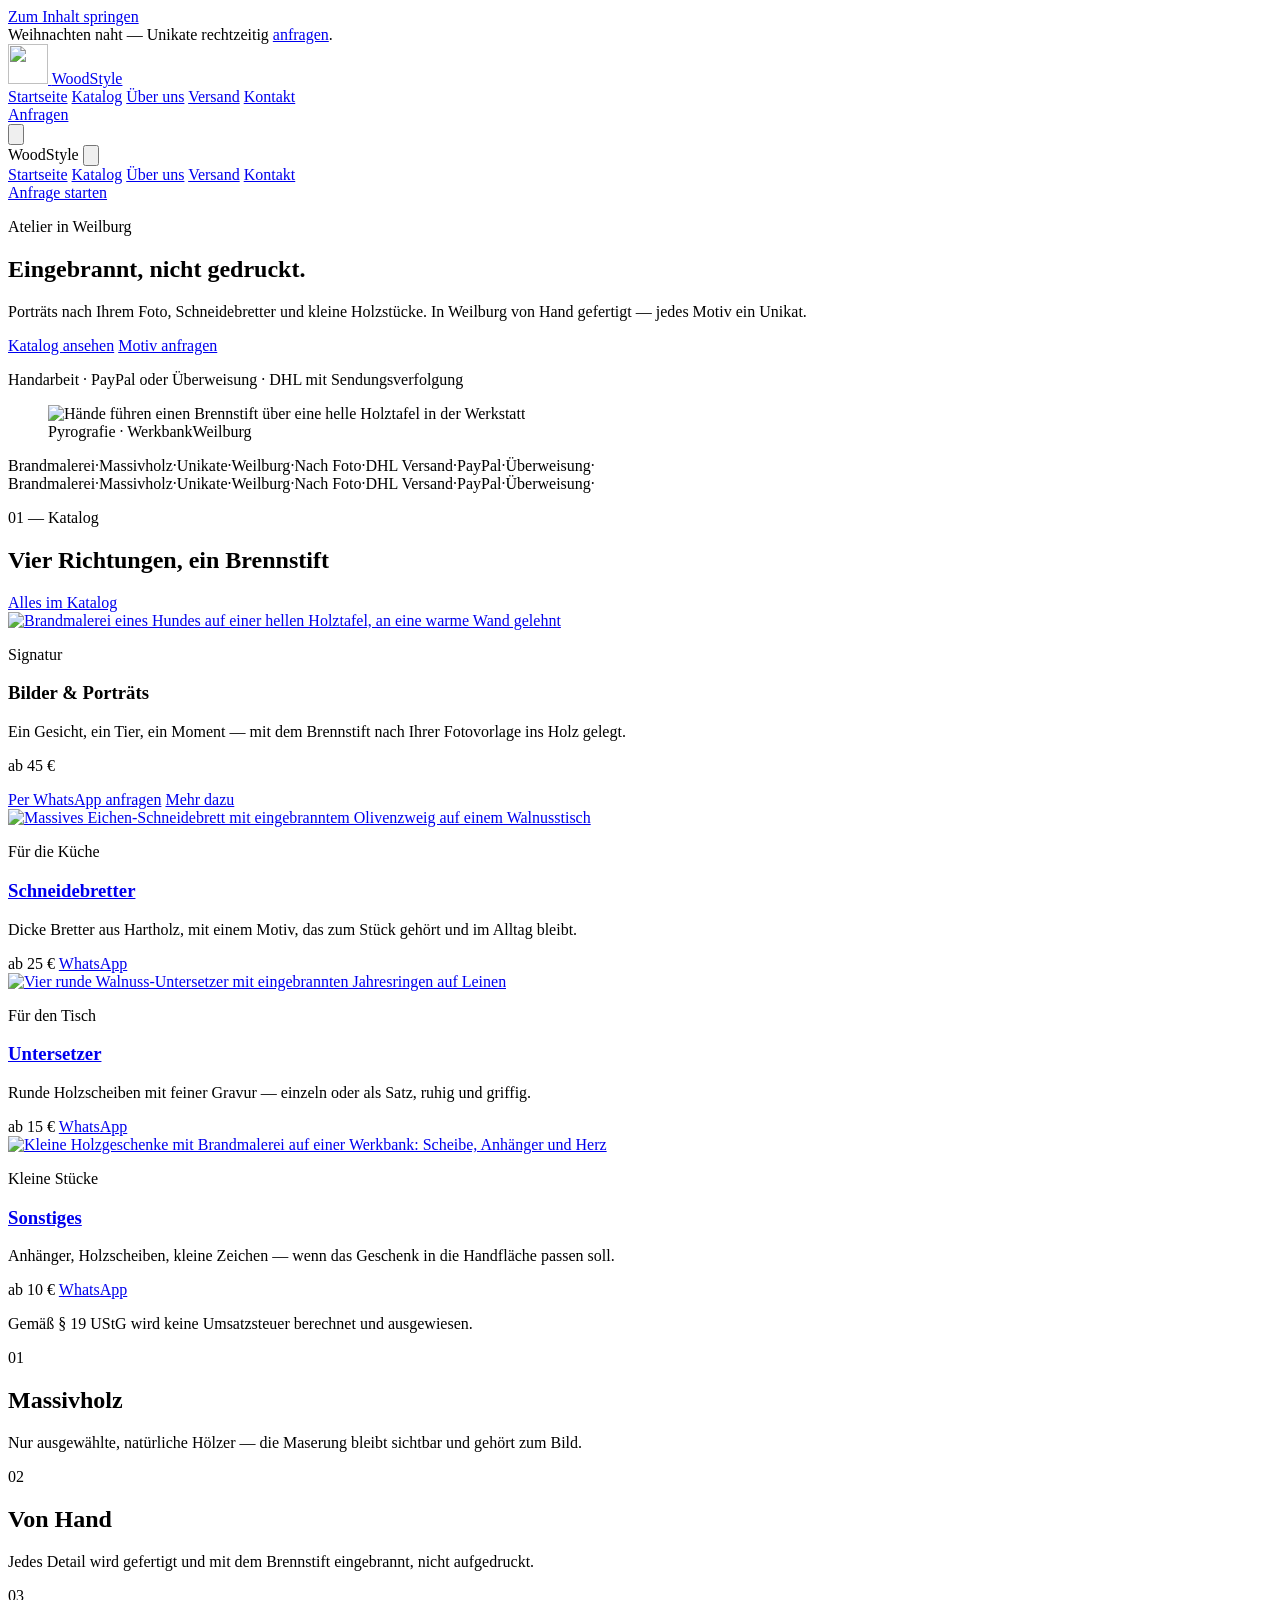
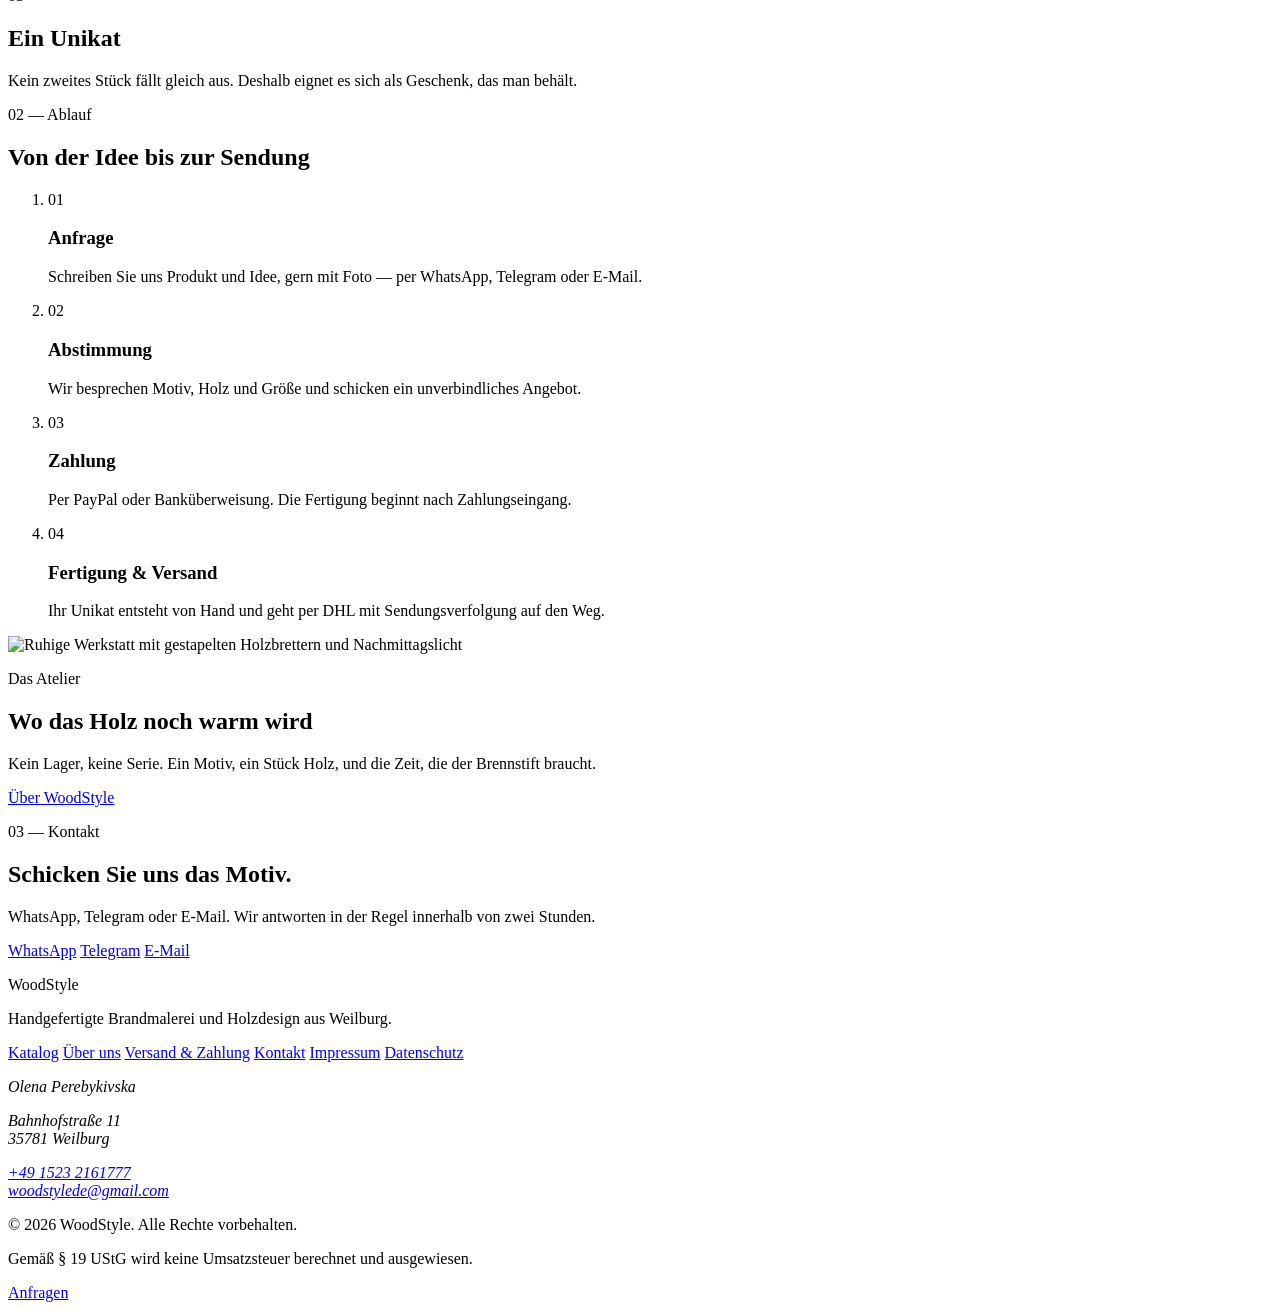
==== commit 32109ba3: "Add files via upload" ====
--- a/index.html
+++ b/index.html
@@ -1,107 +1,262 @@
-<!DOCTYPE html>
-<html lang="de">
-<head>
-    <meta charset="UTF-8">
-    <meta name="viewport" content="width=device-width, initial-scale=1.0">
-    <title>WoodStyle | Handgefertigte Holzprodukte aus Deutschland</title>
-    <meta name="description" content="Exklusive Schneidebretter, Untersetzer und Holzdekorationen in Handarbeit. Individualisierbar und nachhaltig.">
-    
-    <!-- Open Graph -->
-    <meta property="og:title" content="WoodStyle | Handgefertigte Holzprodukte">
-    <meta property="og:description" content="Exklusive Schneidebretter, Untersetzer und Brandmalerei aus Holz.">
-    <meta property="og:type" content="website">
-    <meta property="og:image" content="images/og-preview.jpg">
-
-    <link rel="icon" href="favicon.ico" type="image/x-icon">
-    <link rel="stylesheet" href="style.css">
-    <script src="main.js" defer></script>
-</head>
-<body>
-
-    <header class="navbar">
-        <div class="container">
-            <a href="index.html" class="logo">
-                WoodStyle
-            </a>
-
-            <button class="burger-btn"
-                    id="burgerBtn"
-                    aria-label="Menü öffnen"
-                    aria-expanded="false">
-                <span></span>
-                <span></span>
-                <span></span>
-            </button>
-
-            <nav class="nav-menu" id="navMenu">
-                <ul class="nav-list">
-                    <li>
-                        <a href="index.html" class="nav-link active">
-                            Startseite
-                        </a>
-                    </li>
-                    <li class="dropdown">
-                        <a href="katalog.html" class="nav-link dropdown-toggle" aria-expanded="false">
-                            Katalog ▼
-                        </a>
-                        <ul class="dropdown-menu">
-                            <li><a href="katalog.html#schneidebretter">Schneidebretter</a></li>
-                            <li><a href="katalog.html#untersetzer">Untersetzer</a></li>
-                            <li><a href="katalog.html#bilder">Bilder &amp; Porträts</a></li>
-                            <li><a href="katalog.html#sonstiges">Sonstiges</a></li>
-                        </ul>
-                    </li>
-                    <li><a href="ueber-uns.html" class="nav-link">Über uns</a></li>
-                    <li><a href="versand.html" class="nav-link">Versand &amp; Zahlung</a></li>
-                    <li><a href="kontakt.html" class="nav-link">Kontakte &amp; Bestellung</a></li>
-                </ul>
-            </nav>
-        </div>
-    </header>
-
-    <main>
-        <section class="hero">
-            <div class="container">
-                <h1>Exklusive Holzarbeiten</h1>
-                <p>
-                    Einzigartige Schneidebretter, Dekorationen und individuelle Brandmalerei aus Holz.
-                </p>
-                <div class="buttons">
-                    <a href="katalog.html" class="btn">Zum Katalog</a>
-                    <a href="kontakt.html" class="btn btn-outline">Bestellung</a>
-                </div>
-            </div>
-        </section>
-
-        <section class="contacts">
-            <div class="container">
-                <h2>Individuelle Bestellung &amp; Kontakt</h2>
-                <p>
-                    Möchten Sie eine Sonderanfertigung oder haben Sie Fragen?
-                    Schreiben Sie uns direkt über WhatsApp oder Telegram.
-                </p>
-                <div class="buttons">
-                    <a href="https://wa.me/4915232161777" target="_blank" rel="noopener noreferrer" class="btn btn-whatsapp">
-                        Via WhatsApp schreiben
-                    </a>
-                    <a href="https://t.me/woodstylede" target="_blank" rel="noopener noreferrer" class="btn btn-telegram">
-                        Via Telegram schreiben
-                    </a>
-                </div>
-            </div>
-        </section>
-    </main>
-
-    <footer class="footer">
-        <div class="container">
-            <p>© 2026 WoodStyle. Alle Rechte vorbehalten.</p>
-            <div class="footer-links">
-                <a href="impressum.html">Impressum</a>
-                <span>|</span>
-                <a href="datenschutz.html">Datenschutz</a>
-            </div>
-        </div>
-    </footer>
-
-</body>
-</html>
+<!doctype html>
+<html lang="de" class="antialiased">
+<head>
+  <meta charset="utf-8">
+  <meta name="viewport" content="width=device-width, initial-scale=1">
+  <title>WoodStyle – Brandmalerei &amp; Holzdesign aus Weilburg</title>
+  <meta name="description" content="Handgemachte Brandmalerei und Holzdesign aus Weilburg: Porträts nach Foto, Schneidebretter, Untersetzer und Holzdekorationen als persönliches Geschenk.">
+  <meta name="theme-color" content="#3a2a20">
+  <link rel="icon" type="image/svg+xml" href="favicon.svg">
+  <link rel="stylesheet" href="css/style.css">
+  <script type="application/ld+json">{"@context":"https://schema.org","@type":"LocalBusiness","name":"WoodStyle","description":"Handgefertigte Holzprodukte und individuelle Brandmalerei: Porträts, Schneidebretter, Untersetzer und Holzdekorationen.","url":"https://woodstyle.de/","email":"woodstylede@gmail.com","telephone":"+49 1523 2161777","address":{"@type":"PostalAddress","streetAddress":"Bahnhofstraße 11","postalCode":"35781","addressLocality":"Weilburg","addressCountry":"DE"},"areaServed":"DE"}</script>
+</head>
+<body class="bg-paper font-sans text-ink">
+  <a href="#main" class="sr-only focus:not-sr-only focus:absolute focus:top-3 focus:left-3 focus:z-50 focus:rounded-full focus:bg-ember focus:px-4 focus:py-2 focus:text-paper">Zum Inhalt springen</a>
+  <div class="flex min-h-screen flex-col">
+    <header class="sticky top-0 z-40">
+      <div class="h-0.5 bg-ember" aria-hidden="true"></div>
+      <div class="bg-walnut px-5 py-2 text-center text-sm text-paper">
+        Weihnachten naht — Unikate rechtzeitig <a href="kontakt.html" class="underline decoration-paper/40 underline-offset-4 hover:decoration-paper">anfragen</a>.
+      </div>
+      <div class="border-b border-line bg-paper/90 backdrop-blur-md">
+        <div class="mx-auto flex h-16 max-w-6xl items-center justify-between gap-4 px-5 md:px-8">
+          <a href="index.html" class="flex items-center gap-3" aria-label="WoodStyle, Startseite">
+            <img src="images/logo.webp" alt="" width="40" height="40" class="size-10 rounded-md object-cover">
+            <span class="font-display text-2xl leading-none">WoodStyle</span>
+          </a>
+          <nav class="hidden items-center gap-7 md:flex" aria-label="Hauptnavigation">
+            <a href="index.html" class="text-sm text-ink" aria-current="page">Startseite</a>
+            <a href="katalog.html" class="text-sm text-mute transition-colors hover:text-ink">Katalog</a>
+            <a href="ueber-uns.html" class="text-sm text-mute transition-colors hover:text-ink">Über uns</a>
+            <a href="versand.html" class="text-sm text-mute transition-colors hover:text-ink">Versand</a>
+            <a href="kontakt.html" class="text-sm text-mute transition-colors hover:text-ink">Kontakt</a>
+          </nav>
+          <div class="hidden md:block">
+            <a href="kontakt.html" class="inline-flex min-h-11 items-center justify-center rounded-full px-6 text-sm font-medium transition-colors border border-ink/15 bg-transparent text-ink hover:border-ink/40 px-5">Anfragen</a>
+          </div>
+          <button type="button" id="menu-open" class="inline-flex size-11 items-center justify-center rounded-full border border-line md:hidden" aria-label="Menü öffnen" aria-expanded="false" aria-controls="mobile-menu">
+            <svg class="size-5" viewBox="0 0 24 24" fill="none" stroke="currentColor" stroke-width="2" stroke-linecap="round" stroke-linejoin="round" aria-hidden="true"><path d="M4 6h16M4 12h16M4 18h16"/></svg>
+          </button>
+        </div>
+      </div>
+      <div id="mobile-menu" class="hidden fixed inset-0 z-50 flex-col bg-paper px-6 pt-5 pb-10" role="dialog" aria-modal="true" aria-label="Seitennavigation">
+        <div class="flex items-center justify-between">
+          <span class="font-display text-2xl">WoodStyle</span>
+          <button type="button" id="menu-close" class="inline-flex size-11 items-center justify-center rounded-full border border-line" aria-label="Menü schließen">
+            <svg class="size-5" viewBox="0 0 24 24" fill="none" stroke="currentColor" stroke-width="2" stroke-linecap="round" stroke-linejoin="round" aria-hidden="true"><path d="M18 6 6 18M6 6l12 12"/></svg>
+          </button>
+        </div>
+        <nav class="mt-12 flex flex-col gap-2" aria-label="Mobilnavigation">
+          <a href="index.html" class="border-b border-line py-3 font-display text-4xl text-ink" aria-current="page">Startseite</a>
+          <a href="katalog.html" class="border-b border-line py-3 font-display text-4xl text-mute">Katalog</a>
+          <a href="ueber-uns.html" class="border-b border-line py-3 font-display text-4xl text-mute">Über uns</a>
+          <a href="versand.html" class="border-b border-line py-3 font-display text-4xl text-mute">Versand</a>
+          <a href="kontakt.html" class="border-b border-line py-3 font-display text-4xl text-mute">Kontakt</a>
+        </nav>
+        <div class="mt-auto">
+          <a href="kontakt.html" class="inline-flex min-h-11 items-center justify-center rounded-full px-6 text-sm font-medium transition-colors bg-ember text-paper hover:bg-ember-deep w-full">Anfrage starten</a>
+        </div>
+      </div>
+    </header>
+    <main id="main" class="flex-1 pb-20 md:pb-0">
+
+      <section class="mx-auto grid max-w-6xl items-end gap-10 px-5 pt-10 pb-14 md:px-8 lg:grid-cols-12 lg:pt-16 lg:pb-20">
+        <div class="lg:col-span-5">
+          <p class="text-xs font-medium tracking-kicker text-ember uppercase">Atelier in Weilburg</p>
+          <h1 class="mt-4 font-display text-hero">Eingebrannt,<span class="italic text-ember"> nicht gedruckt.</span></h1>
+          <p class="mt-6 max-w-md text-lg text-mute">Porträts nach Ihrem Foto, Schneidebretter und kleine Holzstücke. In Weilburg von Hand gefertigt — jedes Motiv ein Unikat.</p>
+          <div class="mt-8 flex flex-wrap gap-3">
+            <a href="katalog.html" class="inline-flex min-h-11 items-center justify-center rounded-full px-6 text-sm font-medium transition-colors bg-ember text-paper hover:bg-ember-deep">Katalog ansehen</a>
+            <a href="kontakt.html" class="inline-flex min-h-11 items-center justify-center rounded-full px-6 text-sm font-medium transition-colors border border-ink/15 bg-transparent text-ink hover:border-ink/40">Motiv anfragen</a>
+          </div>
+          <p class="mt-8 text-sm text-mute">Handarbeit · PayPal oder Überweisung · DHL mit Sendungsverfolgung</p>
+        </div>
+        <figure class="lg:col-span-7">
+          <div class="overflow-hidden rounded-xl">
+            <img src="images/hero.jpg" alt="Hände führen einen Brennstift über eine helle Holztafel in der Werkstatt" width="1600" height="1067" fetchpriority="high" class="aspect-3/2 w-full object-cover">
+          </div>
+          <figcaption class="mt-3 flex items-center justify-between text-xs tracking-kicker text-mute uppercase"><span>Pyrografie · Werkbank</span><span>Weilburg</span></figcaption>
+        </figure>
+      </section>
+
+      <div class="marquee" aria-hidden="true">
+        <div class="marquee-track flex w-max"><div class="flex"><span class="px-5 py-3.5 text-xs font-medium tracking-kicker text-mute uppercase">Brandmalerei<span class="ml-5 text-ember">·</span></span><span class="px-5 py-3.5 text-xs font-medium tracking-kicker text-mute uppercase">Massivholz<span class="ml-5 text-ember">·</span></span><span class="px-5 py-3.5 text-xs font-medium tracking-kicker text-mute uppercase">Unikate<span class="ml-5 text-ember">·</span></span><span class="px-5 py-3.5 text-xs font-medium tracking-kicker text-mute uppercase">Weilburg<span class="ml-5 text-ember">·</span></span><span class="px-5 py-3.5 text-xs font-medium tracking-kicker text-mute uppercase">Nach Foto<span class="ml-5 text-ember">·</span></span><span class="px-5 py-3.5 text-xs font-medium tracking-kicker text-mute uppercase">DHL Versand<span class="ml-5 text-ember">·</span></span><span class="px-5 py-3.5 text-xs font-medium tracking-kicker text-mute uppercase">PayPal<span class="ml-5 text-ember">·</span></span><span class="px-5 py-3.5 text-xs font-medium tracking-kicker text-mute uppercase">Überweisung<span class="ml-5 text-ember">·</span></span></div><div class="marquee-clone flex"><span class="px-5 py-3.5 text-xs font-medium tracking-kicker text-mute uppercase">Brandmalerei<span class="ml-5 text-ember">·</span></span><span class="px-5 py-3.5 text-xs font-medium tracking-kicker text-mute uppercase">Massivholz<span class="ml-5 text-ember">·</span></span><span class="px-5 py-3.5 text-xs font-medium tracking-kicker text-mute uppercase">Unikate<span class="ml-5 text-ember">·</span></span><span class="px-5 py-3.5 text-xs font-medium tracking-kicker text-mute uppercase">Weilburg<span class="ml-5 text-ember">·</span></span><span class="px-5 py-3.5 text-xs font-medium tracking-kicker text-mute uppercase">Nach Foto<span class="ml-5 text-ember">·</span></span><span class="px-5 py-3.5 text-xs font-medium tracking-kicker text-mute uppercase">DHL Versand<span class="ml-5 text-ember">·</span></span><span class="px-5 py-3.5 text-xs font-medium tracking-kicker text-mute uppercase">PayPal<span class="ml-5 text-ember">·</span></span><span class="px-5 py-3.5 text-xs font-medium tracking-kicker text-mute uppercase">Überweisung<span class="ml-5 text-ember">·</span></span></div></div>
+      </div>
+
+      <section class="bg-sand">
+        <div class="mx-auto max-w-6xl px-5 py-16 md:px-8 md:py-24">
+          <div class="flex flex-wrap items-end justify-between gap-6">
+            <div>
+              <p class="text-xs font-medium tracking-kicker text-ember uppercase">01 — Katalog</p>
+              <h2 class="mt-3 font-display text-section">Vier Richtungen, ein Brennstift</h2>
+            </div>
+            <a href="katalog.html" class="inline-flex min-h-11 items-center justify-center rounded-full px-6 text-sm font-medium transition-colors bg-transparent px-0 text-ink underline decoration-ink/25 underline-offset-4 hover:text-ember hover:decoration-ember px-0">Alles im Katalog</a>
+          </div>
+
+          <article class="mt-12 grid items-center gap-8 lg:grid-cols-12 lg:gap-12">
+            <a href="katalog.html#bilder" class="group overflow-hidden rounded-xl lg:col-span-7">
+              <img src="images/portrait.jpg" alt="Brandmalerei eines Hundes auf einer hellen Holztafel, an eine warme Wand gelehnt" width="900" height="1200" class="aspect-3/4 w-full object-cover transition-transform duration-700 group-hover:scale-105 sm:aspect-4/5">
+            </a>
+            <div class="lg:col-span-5">
+              <p class="text-xs font-medium tracking-kicker text-ember uppercase">Signatur</p>
+              <h3 class="mt-3 font-display text-4xl">Bilder &amp; Porträts</h3>
+              <p class="mt-4 text-lg text-mute">Ein Gesicht, ein Tier, ein Moment — mit dem Brennstift nach Ihrer Fotovorlage ins Holz gelegt.</p>
+              <p class="mt-6 font-display text-3xl text-ember">ab 45 €</p>
+              <div class="mt-6 flex flex-wrap gap-3">
+                <a href="https://wa.me/4915232161777?text=Hallo%2C%20ich%20interessiere%20mich%20f%C3%BCr%20Brandmalerei." class="inline-flex min-h-11 items-center justify-center rounded-full px-6 text-sm font-medium transition-colors bg-ember text-paper hover:bg-ember-deep" target="_blank" rel="noopener noreferrer">Per WhatsApp anfragen</a>
+                <a href="katalog.html#bilder" class="inline-flex min-h-11 items-center justify-center rounded-full px-6 text-sm font-medium transition-colors border border-ink/15 bg-transparent text-ink hover:border-ink/40">Mehr dazu</a>
+              </div>
+            </div>
+          </article>
+
+          <div class="mt-14 grid gap-10 md:grid-cols-3">
+            <article>
+              <a href="katalog.html#schneidebretter" class="group block overflow-hidden rounded-xl">
+                <img src="images/board.jpg" alt="Massives Eichen-Schneidebrett mit eingebranntem Olivenzweig auf einem Walnusstisch" width="1400" height="1050" loading="lazy" class="aspect-4/3 w-full object-cover transition-transform duration-700 group-hover:scale-105">
+              </a>
+              <p class="mt-4 text-xs font-medium tracking-kicker text-ember uppercase">Für die Küche</p>
+              <h3 class="mt-2 font-display text-2xl"><a href="katalog.html#schneidebretter" class="hover:text-ember">Schneidebretter</a></h3>
+              <p class="mt-2 text-sm text-mute">Dicke Bretter aus Hartholz, mit einem Motiv, das zum Stück gehört und im Alltag bleibt.</p>
+              <div class="mt-4 flex items-center justify-between gap-3">
+                <span class="font-display text-2xl text-ember">ab 25 €</span>
+                <a href="https://wa.me/4915232161777?text=Hallo%2C%20ich%20interessiere%20mich%20f%C3%BCr%20Schneidebretter." class="inline-flex min-h-11 items-center justify-center rounded-full px-6 text-sm font-medium transition-colors bg-transparent px-0 text-ink underline decoration-ink/25 underline-offset-4 hover:text-ember hover:decoration-ember px-0" target="_blank" rel="noopener noreferrer">WhatsApp</a>
+              </div>
+            </article>
+            <article>
+              <a href="katalog.html#untersetzer" class="group block overflow-hidden rounded-xl">
+                <img src="images/coasters.jpg" alt="Vier runde Walnuss-Untersetzer mit eingebrannten Jahresringen auf Leinen" width="1400" height="1050" loading="lazy" class="aspect-4/3 w-full object-cover transition-transform duration-700 group-hover:scale-105">
+              </a>
+              <p class="mt-4 text-xs font-medium tracking-kicker text-ember uppercase">Für den Tisch</p>
+              <h3 class="mt-2 font-display text-2xl"><a href="katalog.html#untersetzer" class="hover:text-ember">Untersetzer</a></h3>
+              <p class="mt-2 text-sm text-mute">Runde Holzscheiben mit feiner Gravur — einzeln oder als Satz, ruhig und griffig.</p>
+              <div class="mt-4 flex items-center justify-between gap-3">
+                <span class="font-display text-2xl text-ember">ab 15 €</span>
+                <a href="https://wa.me/4915232161777?text=Hallo%2C%20ich%20interessiere%20mich%20f%C3%BCr%20Untersetzer." class="inline-flex min-h-11 items-center justify-center rounded-full px-6 text-sm font-medium transition-colors bg-transparent px-0 text-ink underline decoration-ink/25 underline-offset-4 hover:text-ember hover:decoration-ember px-0" target="_blank" rel="noopener noreferrer">WhatsApp</a>
+              </div>
+            </article>
+            <article>
+              <a href="katalog.html#sonstiges" class="group block overflow-hidden rounded-xl">
+                <img src="images/gifts.jpg" alt="Kleine Holzgeschenke mit Brandmalerei auf einer Werkbank: Scheibe, Anhänger und Herz" width="1400" height="1050" loading="lazy" class="aspect-4/3 w-full object-cover transition-transform duration-700 group-hover:scale-105">
+              </a>
+              <p class="mt-4 text-xs font-medium tracking-kicker text-ember uppercase">Kleine Stücke</p>
+              <h3 class="mt-2 font-display text-2xl"><a href="katalog.html#sonstiges" class="hover:text-ember">Sonstiges</a></h3>
+              <p class="mt-2 text-sm text-mute">Anhänger, Holzscheiben, kleine Zeichen — wenn das Geschenk in die Handfläche passen soll.</p>
+              <div class="mt-4 flex items-center justify-between gap-3">
+                <span class="font-display text-2xl text-ember">ab 10 €</span>
+                <a href="https://wa.me/4915232161777?text=Hallo%2C%20ich%20interessiere%20mich%20f%C3%BCr%20Holzdekorationen." class="inline-flex min-h-11 items-center justify-center rounded-full px-6 text-sm font-medium transition-colors bg-transparent px-0 text-ink underline decoration-ink/25 underline-offset-4 hover:text-ember hover:decoration-ember px-0" target="_blank" rel="noopener noreferrer">WhatsApp</a>
+              </div>
+            </article>
+          </div>
+          <p class="mt-12 text-center text-xs text-mute">Gemäß § 19 UStG wird keine Umsatzsteuer berechnet und ausgewiesen.</p>
+        </div>
+      </section>
+
+      <section class="bg-walnut text-paper">
+        <div class="mx-auto grid max-w-6xl md:grid-cols-3">
+          <div class="border-t border-paper/15 px-5 py-12 md:border-t-0 md:border-l md:px-8 md:first:border-l-0">
+            <p class="font-display text-4xl text-sand">01</p>
+            <h2 class="mt-4 font-display text-3xl">Massivholz</h2>
+            <p class="mt-3 text-paper/75">Nur ausgewählte, natürliche Hölzer — die Maserung bleibt sichtbar und gehört zum Bild.</p>
+          </div>
+          <div class="border-t border-paper/15 px-5 py-12 md:border-t-0 md:border-l md:px-8 md:first:border-l-0">
+            <p class="font-display text-4xl text-sand">02</p>
+            <h2 class="mt-4 font-display text-3xl">Von Hand</h2>
+            <p class="mt-3 text-paper/75">Jedes Detail wird gefertigt und mit dem Brennstift eingebrannt, nicht aufgedruckt.</p>
+          </div>
+          <div class="border-t border-paper/15 px-5 py-12 md:border-t-0 md:border-l md:px-8 md:first:border-l-0">
+            <p class="font-display text-4xl text-sand">03</p>
+            <h2 class="mt-4 font-display text-3xl">Ein Unikat</h2>
+            <p class="mt-3 text-paper/75">Kein zweites Stück fällt gleich aus. Deshalb eignet es sich als Geschenk, das man behält.</p>
+          </div>
+        </div>
+      </section>
+
+      <section class="mx-auto max-w-6xl px-5 py-16 md:px-8 md:py-24">
+        <p class="text-xs font-medium tracking-kicker text-ember uppercase">02 — Ablauf</p>
+        <h2 class="mt-3 max-w-xl font-display text-section">Von der Idee bis zur Sendung</h2>
+        <ol class="mt-12 grid gap-10 md:grid-cols-4">
+          <li>
+            <span class="font-display text-4xl text-ember">01</span>
+            <h3 class="mt-3 font-display text-2xl">Anfrage</h3>
+            <p class="mt-2 text-sm text-mute">Schreiben Sie uns Produkt und Idee, gern mit Foto — per WhatsApp, Telegram oder E-Mail.</p>
+          </li>
+          <li>
+            <span class="font-display text-4xl text-ember">02</span>
+            <h3 class="mt-3 font-display text-2xl">Abstimmung</h3>
+            <p class="mt-2 text-sm text-mute">Wir besprechen Motiv, Holz und Größe und schicken ein unverbindliches Angebot.</p>
+          </li>
+          <li>
+            <span class="font-display text-4xl text-ember">03</span>
+            <h3 class="mt-3 font-display text-2xl">Zahlung</h3>
+            <p class="mt-2 text-sm text-mute">Per PayPal oder Banküberweisung. Die Fertigung beginnt nach Zahlungseingang.</p>
+          </li>
+          <li>
+            <span class="font-display text-4xl text-ember">04</span>
+            <h3 class="mt-3 font-display text-2xl">Fertigung &amp; Versand</h3>
+            <p class="mt-2 text-sm text-mute">Ihr Unikat entsteht von Hand und geht per DHL mit Sendungsverfolgung auf den Weg.</p>
+          </li>
+        </ol>
+      </section>
+
+      <section class="mx-auto max-w-6xl px-5 pb-16 md:px-8 md:pb-24">
+        <div class="relative">
+          <img src="images/atelier.jpg" alt="Ruhige Werkstatt mit gestapelten Holzbrettern und Nachmittagslicht" width="1600" height="1067" loading="lazy" class="aspect-video w-full rounded-xl object-cover">
+          <div class="relative z-10 -mt-16 ml-4 max-w-md rounded-xl bg-paper p-6 shadow-lift md:absolute md:right-8 md:bottom-8 md:left-auto md:mt-0 md:ml-0">
+            <p class="text-xs font-medium tracking-kicker text-ember uppercase">Das Atelier</p>
+            <h2 class="mt-2 font-display text-3xl">Wo das Holz noch warm wird</h2>
+            <p class="mt-3 text-mute">Kein Lager, keine Serie. Ein Motiv, ein Stück Holz, und die Zeit, die der Brennstift braucht.</p>
+            <a href="ueber-uns.html" class="inline-flex min-h-11 items-center justify-center rounded-full px-6 text-sm font-medium transition-colors bg-transparent px-0 text-ink underline decoration-ink/25 underline-offset-4 hover:text-ember hover:decoration-ember mt-4 px-0">Über WoodStyle</a>
+          </div>
+        </div>
+      </section>
+
+      <section class="border-t border-line">
+        <div class="mx-auto flex max-w-6xl flex-col items-start gap-8 px-5 py-16 md:flex-row md:items-end md:justify-between md:px-8 md:py-20">
+          <div>
+            <p class="text-xs font-medium tracking-kicker text-ember uppercase">03 — Kontakt</p>
+            <h2 class="mt-3 max-w-xl font-display text-section">Schicken Sie uns das Motiv.</h2>
+            <p class="mt-4 max-w-md text-mute">WhatsApp, Telegram oder E-Mail. Wir antworten in der Regel innerhalb von zwei Stunden.</p>
+          </div>
+          <div class="flex flex-wrap gap-3">
+            <a href="https://wa.me/4915232161777" class="inline-flex min-h-11 items-center justify-center rounded-full px-6 text-sm font-medium transition-colors bg-ember text-paper hover:bg-ember-deep" target="_blank" rel="noopener noreferrer">WhatsApp</a>
+            <a href="https://t.me/woodstylede" class="inline-flex min-h-11 items-center justify-center rounded-full px-6 text-sm font-medium transition-colors border border-ink/15 bg-transparent text-ink hover:border-ink/40" target="_blank" rel="noopener noreferrer">Telegram</a>
+            <a href="mailto:woodstylede@gmail.com?subject=Anfrage%20WoodStyle" class="inline-flex min-h-11 items-center justify-center rounded-full px-6 text-sm font-medium transition-colors border border-ink/15 bg-transparent text-ink hover:border-ink/40">E-Mail</a>
+          </div>
+        </div>
+      </section>
+    </main>
+    <footer class="border-t border-line bg-paper">
+      <div class="mx-auto grid max-w-6xl gap-10 px-5 py-14 md:grid-cols-3 md:px-8">
+        <div>
+          <p class="font-display text-3xl">WoodStyle</p>
+          <p class="mt-3 max-w-xs text-sm text-mute">Handgefertigte Brandmalerei und Holzdesign aus Weilburg.</p>
+        </div>
+        <nav aria-label="Fußzeile" class="flex flex-col gap-2 text-sm">
+          <a href="katalog.html" class="text-mute hover:text-ink">Katalog</a>
+          <a href="ueber-uns.html" class="text-mute hover:text-ink">Über uns</a>
+          <a href="versand.html" class="text-mute hover:text-ink">Versand &amp; Zahlung</a>
+          <a href="kontakt.html" class="text-mute hover:text-ink">Kontakt</a>
+          <a href="impressum.html" class="text-mute hover:text-ink">Impressum</a>
+          <a href="datenschutz.html" class="text-mute hover:text-ink">Datenschutz</a>
+        </nav>
+        <address class="text-sm text-mute not-italic">
+          <p class="text-ink">Olena Perebykivska</p>
+          <p class="mt-2">Bahnhofstraße 11<br>35781 Weilburg</p>
+          <p class="mt-3">
+            <a class="hover:text-ember" href="tel:+4915232161777">+49 1523 2161777</a><br>
+            <a class="hover:text-ember" href="mailto:woodstylede@gmail.com">woodstylede@gmail.com</a>
+          </p>
+        </address>
+      </div>
+      <div class="border-t border-line">
+        <div class="mx-auto flex max-w-6xl flex-col gap-2 px-5 py-5 text-xs text-mute md:flex-row md:justify-between md:px-8">
+          <p>© 2026 WoodStyle. Alle Rechte vorbehalten.</p>
+          <p>Gemäß § 19 UStG wird keine Umsatzsteuer berechnet und ausgewiesen.</p>
+        </div>
+      </div>
+    </footer>
+    <a href="https://wa.me/4915232161777" target="_blank" rel="noopener noreferrer" class="fixed right-4 bottom-4 z-30 inline-flex min-h-11 items-center gap-2 rounded-full bg-ember px-4 text-sm font-medium text-paper shadow-lift md:hidden">Anfragen</a>
+  </div>
+  <script src="js/main.js" defer></script>
+</body>
+</html>
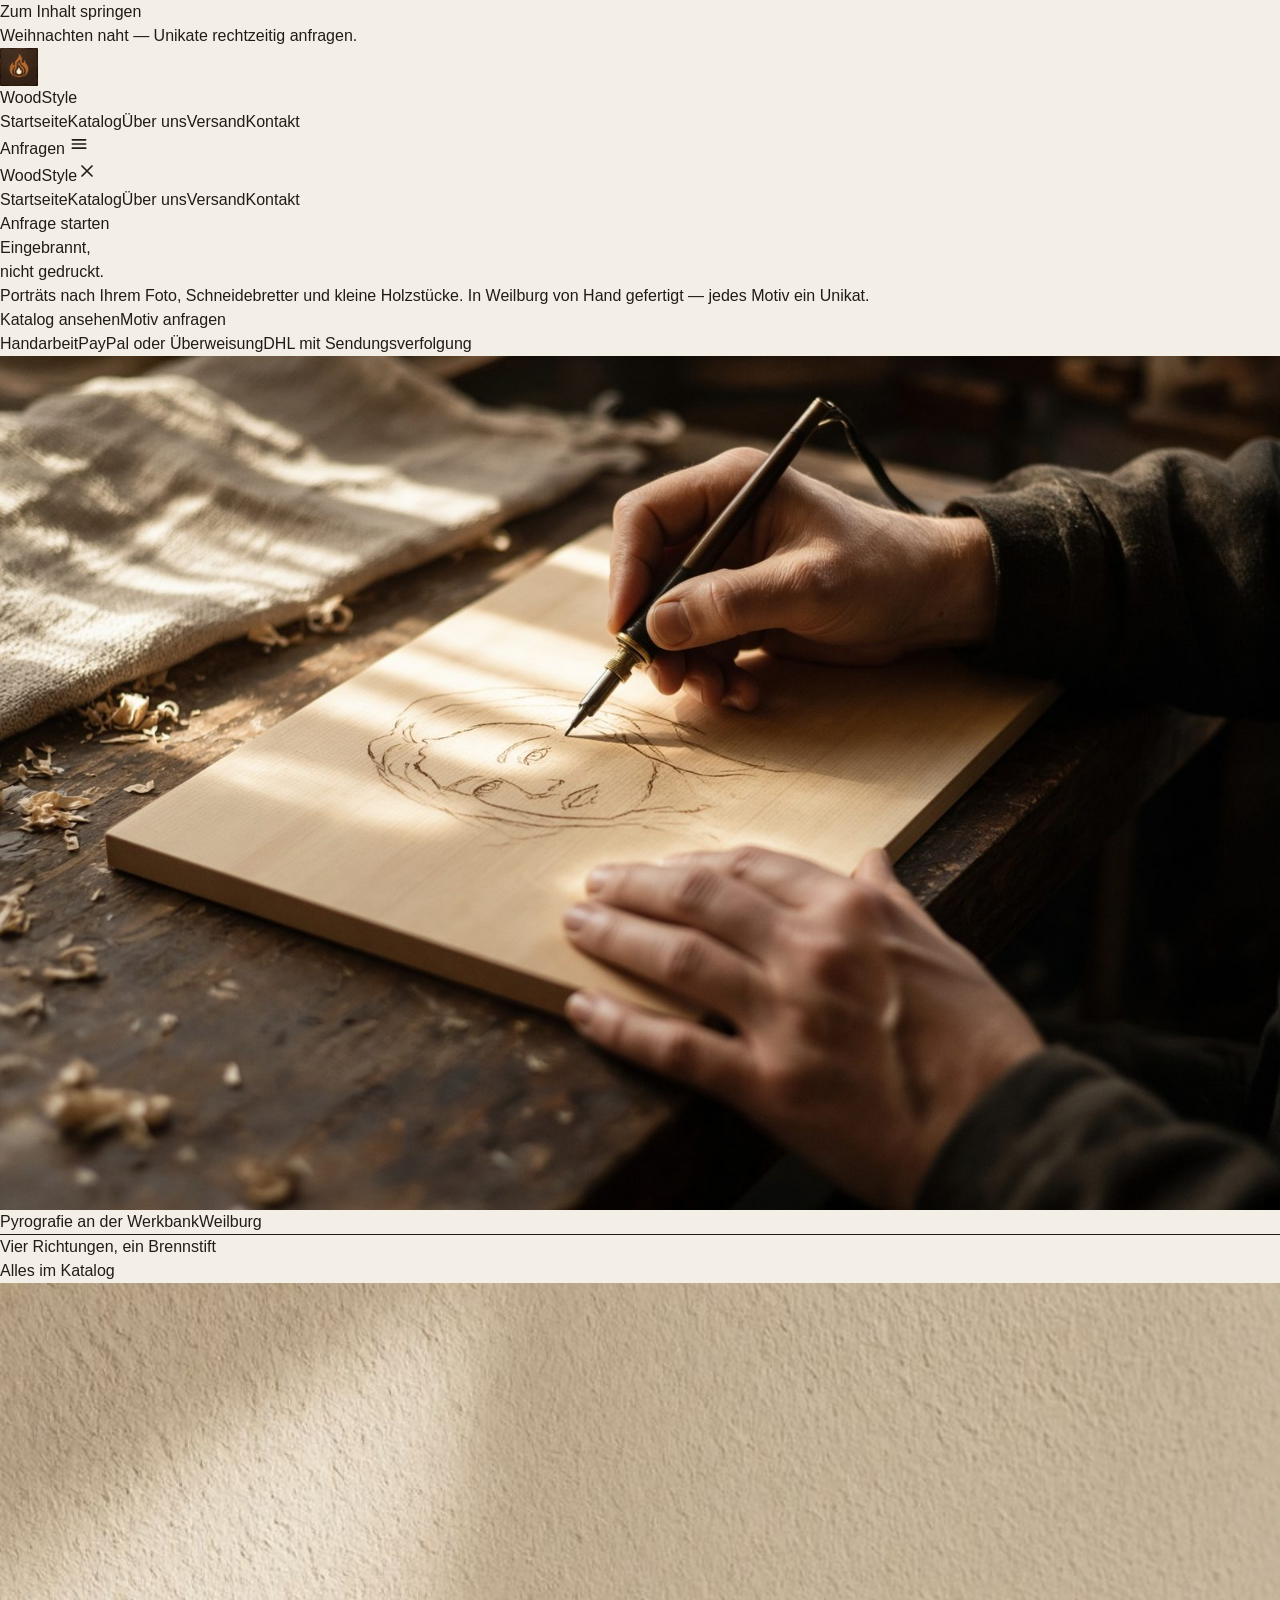
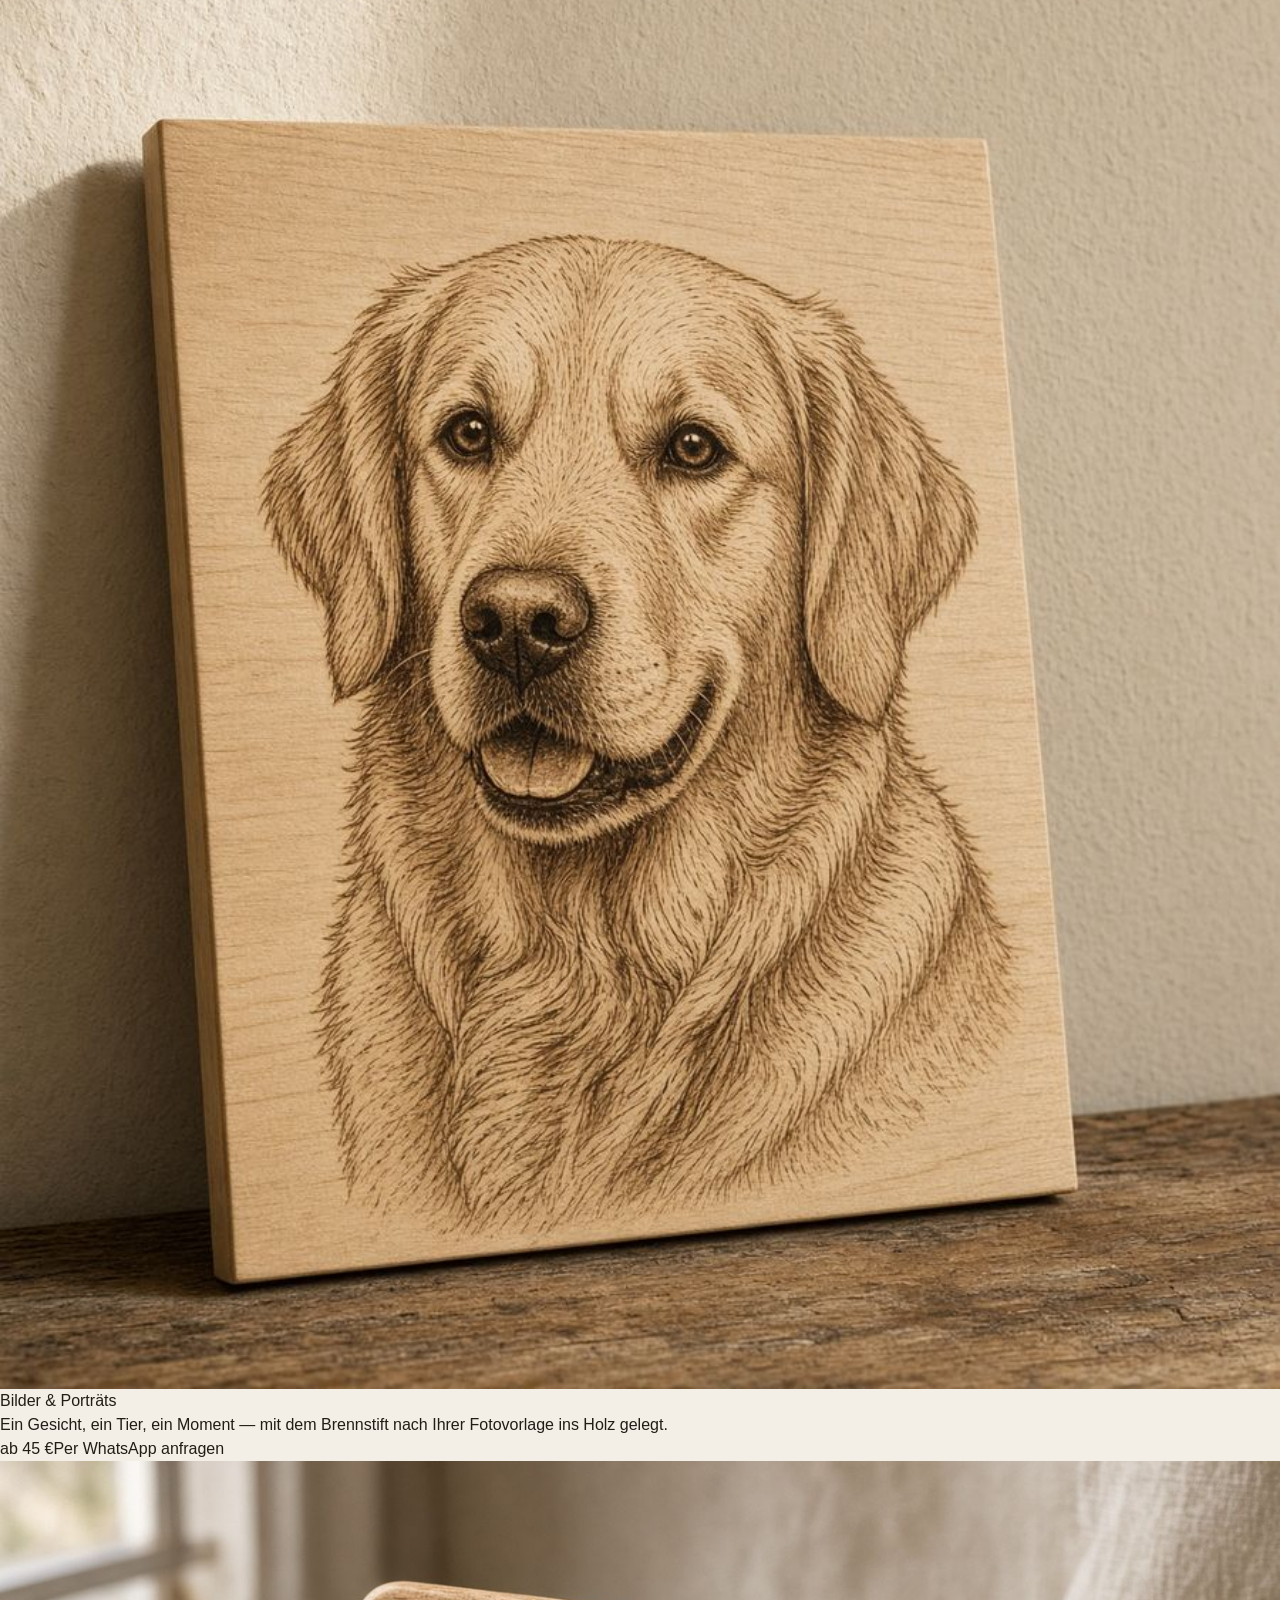
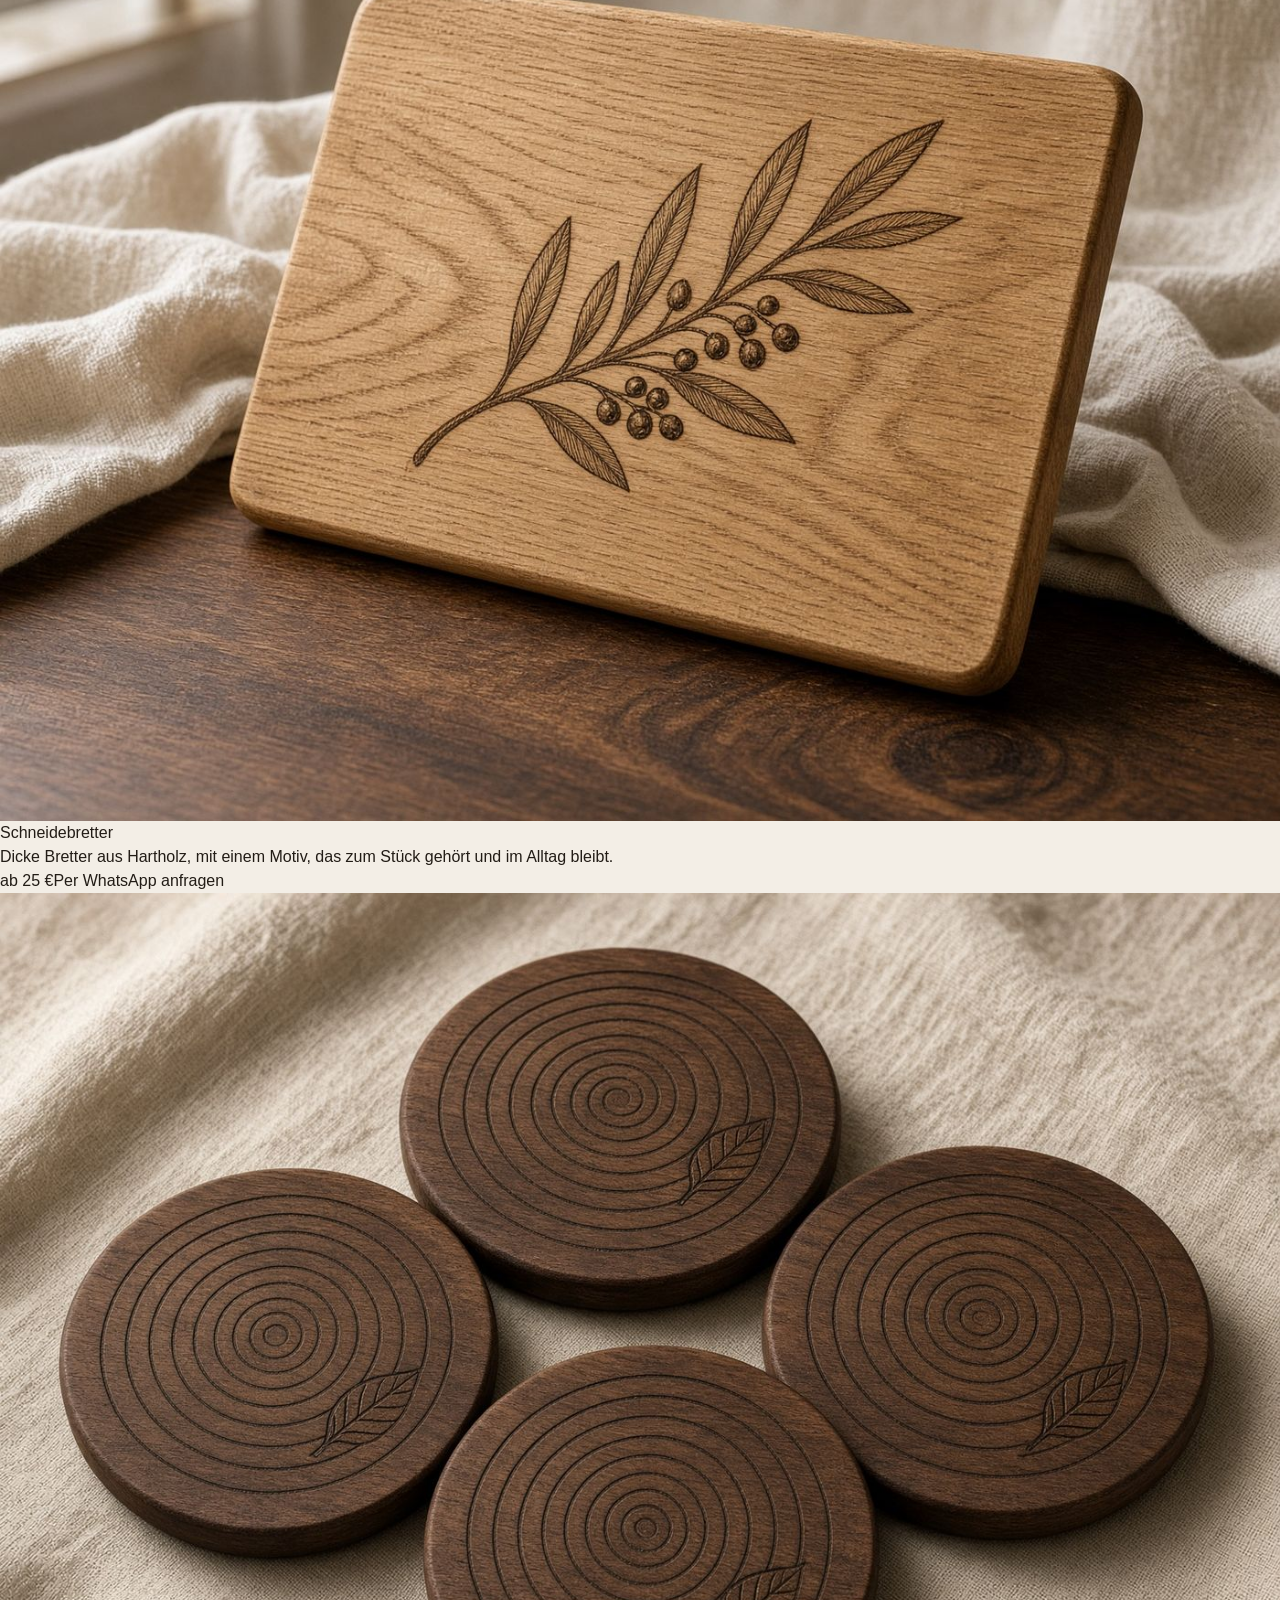
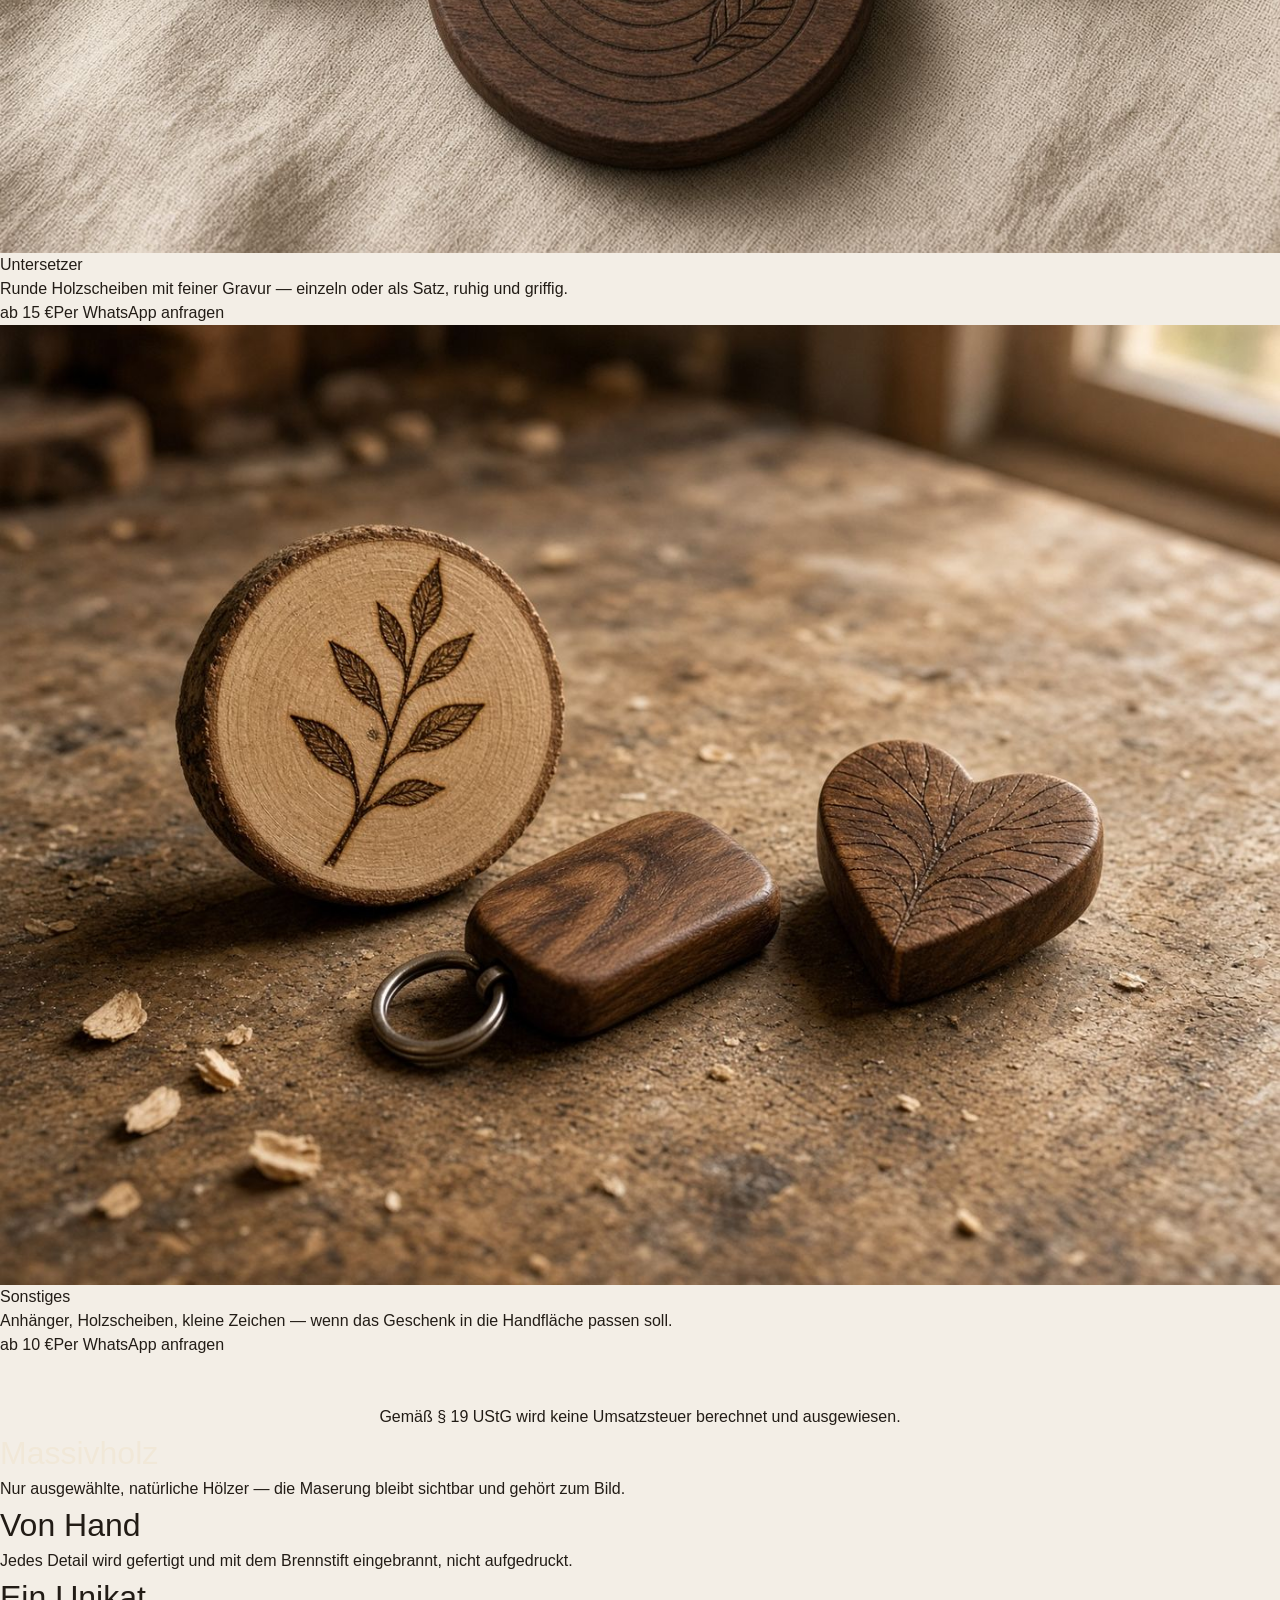
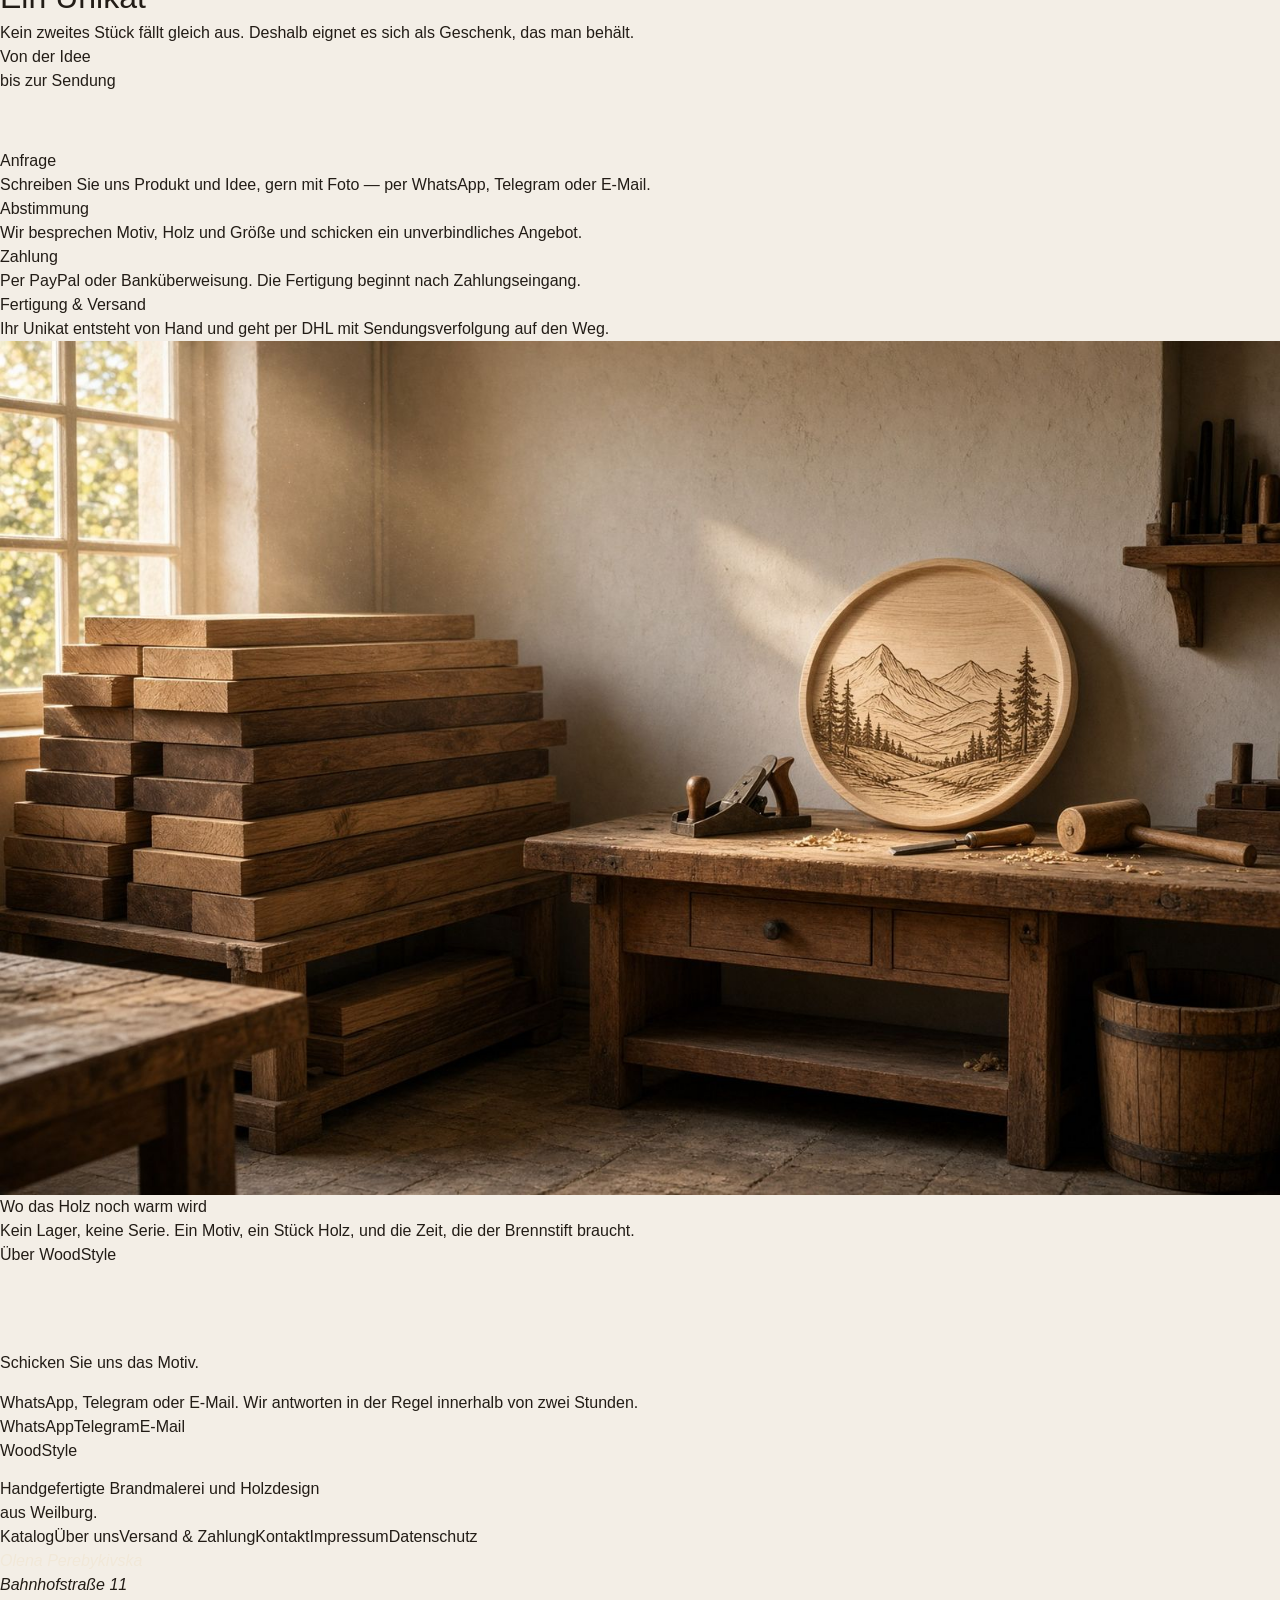
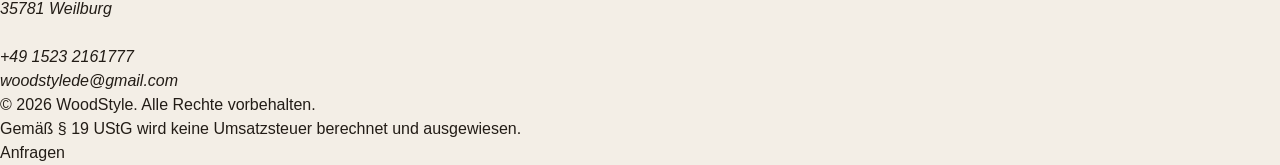
==== commit 1baf38a2: "Add files via upload" ====
--- a/index.html
+++ b/index.html
@@ -1,262 +1,36 @@
 <!doctype html>
-<html lang="de" class="antialiased">
-<head>
-  <meta charset="utf-8">
-  <meta name="viewport" content="width=device-width, initial-scale=1">
-  <title>WoodStyle – Brandmalerei &amp; Holzdesign aus Weilburg</title>
-  <meta name="description" content="Handgemachte Brandmalerei und Holzdesign aus Weilburg: Porträts nach Foto, Schneidebretter, Untersetzer und Holzdekorationen als persönliches Geschenk.">
-  <meta name="theme-color" content="#3a2a20">
-  <link rel="icon" type="image/svg+xml" href="favicon.svg">
-  <link rel="stylesheet" href="css/style.css">
-  <script type="application/ld+json">{"@context":"https://schema.org","@type":"LocalBusiness","name":"WoodStyle","description":"Handgefertigte Holzprodukte und individuelle Brandmalerei: Porträts, Schneidebretter, Untersetzer und Holzdekorationen.","url":"https://woodstyle.de/","email":"woodstylede@gmail.com","telephone":"+49 1523 2161777","address":{"@type":"PostalAddress","streetAddress":"Bahnhofstraße 11","postalCode":"35781","addressLocality":"Weilburg","addressCountry":"DE"},"areaServed":"DE"}</script>
-</head>
-<body class="bg-paper font-sans text-ink">
-  <a href="#main" class="sr-only focus:not-sr-only focus:absolute focus:top-3 focus:left-3 focus:z-50 focus:rounded-full focus:bg-ember focus:px-4 focus:py-2 focus:text-paper">Zum Inhalt springen</a>
-  <div class="flex min-h-screen flex-col">
-    <header class="sticky top-0 z-40">
-      <div class="h-0.5 bg-ember" aria-hidden="true"></div>
-      <div class="bg-walnut px-5 py-2 text-center text-sm text-paper">
-        Weihnachten naht — Unikate rechtzeitig <a href="kontakt.html" class="underline decoration-paper/40 underline-offset-4 hover:decoration-paper">anfragen</a>.
-      </div>
-      <div class="border-b border-line bg-paper/90 backdrop-blur-md">
-        <div class="mx-auto flex h-16 max-w-6xl items-center justify-between gap-4 px-5 md:px-8">
-          <a href="index.html" class="flex items-center gap-3" aria-label="WoodStyle, Startseite">
-            <img src="images/logo.webp" alt="" width="40" height="40" class="size-10 rounded-md object-cover">
-            <span class="font-display text-2xl leading-none">WoodStyle</span>
-          </a>
-          <nav class="hidden items-center gap-7 md:flex" aria-label="Hauptnavigation">
-            <a href="index.html" class="text-sm text-ink" aria-current="page">Startseite</a>
-            <a href="katalog.html" class="text-sm text-mute transition-colors hover:text-ink">Katalog</a>
-            <a href="ueber-uns.html" class="text-sm text-mute transition-colors hover:text-ink">Über uns</a>
-            <a href="versand.html" class="text-sm text-mute transition-colors hover:text-ink">Versand</a>
-            <a href="kontakt.html" class="text-sm text-mute transition-colors hover:text-ink">Kontakt</a>
-          </nav>
-          <div class="hidden md:block">
-            <a href="kontakt.html" class="inline-flex min-h-11 items-center justify-center rounded-full px-6 text-sm font-medium transition-colors border border-ink/15 bg-transparent text-ink hover:border-ink/40 px-5">Anfragen</a>
-          </div>
-          <button type="button" id="menu-open" class="inline-flex size-11 items-center justify-center rounded-full border border-line md:hidden" aria-label="Menü öffnen" aria-expanded="false" aria-controls="mobile-menu">
-            <svg class="size-5" viewBox="0 0 24 24" fill="none" stroke="currentColor" stroke-width="2" stroke-linecap="round" stroke-linejoin="round" aria-hidden="true"><path d="M4 6h16M4 12h16M4 18h16"/></svg>
-          </button>
-        </div>
-      </div>
-      <div id="mobile-menu" class="hidden fixed inset-0 z-50 flex-col bg-paper px-6 pt-5 pb-10" role="dialog" aria-modal="true" aria-label="Seitennavigation">
-        <div class="flex items-center justify-between">
-          <span class="font-display text-2xl">WoodStyle</span>
-          <button type="button" id="menu-close" class="inline-flex size-11 items-center justify-center rounded-full border border-line" aria-label="Menü schließen">
-            <svg class="size-5" viewBox="0 0 24 24" fill="none" stroke="currentColor" stroke-width="2" stroke-linecap="round" stroke-linejoin="round" aria-hidden="true"><path d="M18 6 6 18M6 6l12 12"/></svg>
-          </button>
-        </div>
-        <nav class="mt-12 flex flex-col gap-2" aria-label="Mobilnavigation">
-          <a href="index.html" class="border-b border-line py-3 font-display text-4xl text-ink" aria-current="page">Startseite</a>
-          <a href="katalog.html" class="border-b border-line py-3 font-display text-4xl text-mute">Katalog</a>
-          <a href="ueber-uns.html" class="border-b border-line py-3 font-display text-4xl text-mute">Über uns</a>
-          <a href="versand.html" class="border-b border-line py-3 font-display text-4xl text-mute">Versand</a>
-          <a href="kontakt.html" class="border-b border-line py-3 font-display text-4xl text-mute">Kontakt</a>
-        </nav>
-        <div class="mt-auto">
-          <a href="kontakt.html" class="inline-flex min-h-11 items-center justify-center rounded-full px-6 text-sm font-medium transition-colors bg-ember text-paper hover:bg-ember-deep w-full">Anfrage starten</a>
-        </div>
-      </div>
-    </header>
-    <main id="main" class="flex-1 pb-20 md:pb-0">
+<html lang="de"><head><meta charset="utf-8"><meta name="viewport" content="width=device-width, initial-scale=1">
+<title>WoodStyle – Brandmalerei aus Weilburg · WoodStyle</title><meta name="description" content="Handgefertigte Brandmalerei und Holzdesign aus Weilburg: Porträts nach Foto, Schneidebretter, Untersetzer und Unikate."><meta name="theme-color" content="#1b130e">
+<link rel="icon" type="image/svg+xml" href="favicon.svg"><link rel="stylesheet" href="css/style.css"></head>
+<body><a href="#main" class="skip">Zum Inhalt springen</a>
+<header class="top"><div class="note">Weihnachten naht — Unikate rechtzeitig <a href="kontakt.html">anfragen</a>.</div>
+<div class="wrap bar"><a href="index.html" class="brand" aria-label="WoodStyle, Startseite"><img src="images/logo.webp" alt="" width="38" height="38">WoodStyle</a>
+<nav class="nav" aria-label="Hauptnavigation"><a href="index.html" aria-current="page">Startseite</a><a href="katalog.html">Katalog</a><a href="ueber-uns.html">Über uns</a><a href="versand.html">Versand</a><a href="kontakt.html">Kontakt</a></nav><a href="kontakt.html" class="btn sm">Anfragen</a>
+<button type="button" id="menu-open" class="menu" aria-label="Menü öffnen" aria-expanded="false" aria-controls="drawer"><svg width="20" height="20" viewBox="0 0 24 24" fill="none" stroke="currentColor" stroke-width="2" stroke-linecap="round" aria-hidden="true"><path d="M4 7h16M4 12h16M4 17h16"/></svg></button></div></header>
+<div id="drawer" role="dialog" aria-modal="true" aria-label="Seitennavigation"><div class="row">WoodStyle<button type="button" id="menu-close" class="menu" aria-label="Menü schließen"><svg width="20" height="20" viewBox="0 0 24 24" fill="none" stroke="currentColor" stroke-width="2" stroke-linecap="round" aria-hidden="true"><path d="M18 6 6 18M6 6l12 12"/></svg></button></div>
+<nav aria-label="Mobilnavigation"><a href="index.html" aria-current="page">Startseite</a><a href="katalog.html">Katalog</a><a href="ueber-uns.html">Über uns</a><a href="versand.html">Versand</a><a href="kontakt.html">Kontakt</a></nav><a href="kontakt.html" class="btn">Anfrage starten</a></div>
+<main id="main">
 
-      <section class="mx-auto grid max-w-6xl items-end gap-10 px-5 pt-10 pb-14 md:px-8 lg:grid-cols-12 lg:pt-16 lg:pb-20">
-        <div class="lg:col-span-5">
-          <p class="text-xs font-medium tracking-kicker text-ember uppercase">Atelier in Weilburg</p>
-          <h1 class="mt-4 font-display text-hero">Eingebrannt,<span class="italic text-ember"> nicht gedruckt.</span></h1>
-          <p class="mt-6 max-w-md text-lg text-mute">Porträts nach Ihrem Foto, Schneidebretter und kleine Holzstücke. In Weilburg von Hand gefertigt — jedes Motiv ein Unikat.</p>
-          <div class="mt-8 flex flex-wrap gap-3">
-            <a href="katalog.html" class="inline-flex min-h-11 items-center justify-center rounded-full px-6 text-sm font-medium transition-colors bg-ember text-paper hover:bg-ember-deep">Katalog ansehen</a>
-            <a href="kontakt.html" class="inline-flex min-h-11 items-center justify-center rounded-full px-6 text-sm font-medium transition-colors border border-ink/15 bg-transparent text-ink hover:border-ink/40">Motiv anfragen</a>
-          </div>
-          <p class="mt-8 text-sm text-mute">Handarbeit · PayPal oder Überweisung · DHL mit Sendungsverfolgung</p>
-        </div>
-        <figure class="lg:col-span-7">
-          <div class="overflow-hidden rounded-xl">
-            <img src="images/hero.jpg" alt="Hände führen einen Brennstift über eine helle Holztafel in der Werkstatt" width="1600" height="1067" fetchpriority="high" class="aspect-3/2 w-full object-cover">
-          </div>
-          <figcaption class="mt-3 flex items-center justify-between text-xs tracking-kicker text-mute uppercase"><span>Pyrografie · Werkbank</span><span>Weilburg</span></figcaption>
-        </figure>
-      </section>
-
-      <div class="marquee" aria-hidden="true">
-        <div class="marquee-track flex w-max"><div class="flex"><span class="px-5 py-3.5 text-xs font-medium tracking-kicker text-mute uppercase">Brandmalerei<span class="ml-5 text-ember">·</span></span><span class="px-5 py-3.5 text-xs font-medium tracking-kicker text-mute uppercase">Massivholz<span class="ml-5 text-ember">·</span></span><span class="px-5 py-3.5 text-xs font-medium tracking-kicker text-mute uppercase">Unikate<span class="ml-5 text-ember">·</span></span><span class="px-5 py-3.5 text-xs font-medium tracking-kicker text-mute uppercase">Weilburg<span class="ml-5 text-ember">·</span></span><span class="px-5 py-3.5 text-xs font-medium tracking-kicker text-mute uppercase">Nach Foto<span class="ml-5 text-ember">·</span></span><span class="px-5 py-3.5 text-xs font-medium tracking-kicker text-mute uppercase">DHL Versand<span class="ml-5 text-ember">·</span></span><span class="px-5 py-3.5 text-xs font-medium tracking-kicker text-mute uppercase">PayPal<span class="ml-5 text-ember">·</span></span><span class="px-5 py-3.5 text-xs font-medium tracking-kicker text-mute uppercase">Überweisung<span class="ml-5 text-ember">·</span></span></div><div class="marquee-clone flex"><span class="px-5 py-3.5 text-xs font-medium tracking-kicker text-mute uppercase">Brandmalerei<span class="ml-5 text-ember">·</span></span><span class="px-5 py-3.5 text-xs font-medium tracking-kicker text-mute uppercase">Massivholz<span class="ml-5 text-ember">·</span></span><span class="px-5 py-3.5 text-xs font-medium tracking-kicker text-mute uppercase">Unikate<span class="ml-5 text-ember">·</span></span><span class="px-5 py-3.5 text-xs font-medium tracking-kicker text-mute uppercase">Weilburg<span class="ml-5 text-ember">·</span></span><span class="px-5 py-3.5 text-xs font-medium tracking-kicker text-mute uppercase">Nach Foto<span class="ml-5 text-ember">·</span></span><span class="px-5 py-3.5 text-xs font-medium tracking-kicker text-mute uppercase">DHL Versand<span class="ml-5 text-ember">·</span></span><span class="px-5 py-3.5 text-xs font-medium tracking-kicker text-mute uppercase">PayPal<span class="ml-5 text-ember">·</span></span><span class="px-5 py-3.5 text-xs font-medium tracking-kicker text-mute uppercase">Überweisung<span class="ml-5 text-ember">·</span></span></div></div>
-      </div>
-
-      <section class="bg-sand">
-        <div class="mx-auto max-w-6xl px-5 py-16 md:px-8 md:py-24">
-          <div class="flex flex-wrap items-end justify-between gap-6">
-            <div>
-              <p class="text-xs font-medium tracking-kicker text-ember uppercase">01 — Katalog</p>
-              <h2 class="mt-3 font-display text-section">Vier Richtungen, ein Brennstift</h2>
-            </div>
-            <a href="katalog.html" class="inline-flex min-h-11 items-center justify-center rounded-full px-6 text-sm font-medium transition-colors bg-transparent px-0 text-ink underline decoration-ink/25 underline-offset-4 hover:text-ember hover:decoration-ember px-0">Alles im Katalog</a>
-          </div>
-
-          <article class="mt-12 grid items-center gap-8 lg:grid-cols-12 lg:gap-12">
-            <a href="katalog.html#bilder" class="group overflow-hidden rounded-xl lg:col-span-7">
-              <img src="images/portrait.jpg" alt="Brandmalerei eines Hundes auf einer hellen Holztafel, an eine warme Wand gelehnt" width="900" height="1200" class="aspect-3/4 w-full object-cover transition-transform duration-700 group-hover:scale-105 sm:aspect-4/5">
-            </a>
-            <div class="lg:col-span-5">
-              <p class="text-xs font-medium tracking-kicker text-ember uppercase">Signatur</p>
-              <h3 class="mt-3 font-display text-4xl">Bilder &amp; Porträts</h3>
-              <p class="mt-4 text-lg text-mute">Ein Gesicht, ein Tier, ein Moment — mit dem Brennstift nach Ihrer Fotovorlage ins Holz gelegt.</p>
-              <p class="mt-6 font-display text-3xl text-ember">ab 45 €</p>
-              <div class="mt-6 flex flex-wrap gap-3">
-                <a href="https://wa.me/4915232161777?text=Hallo%2C%20ich%20interessiere%20mich%20f%C3%BCr%20Brandmalerei." class="inline-flex min-h-11 items-center justify-center rounded-full px-6 text-sm font-medium transition-colors bg-ember text-paper hover:bg-ember-deep" target="_blank" rel="noopener noreferrer">Per WhatsApp anfragen</a>
-                <a href="katalog.html#bilder" class="inline-flex min-h-11 items-center justify-center rounded-full px-6 text-sm font-medium transition-colors border border-ink/15 bg-transparent text-ink hover:border-ink/40">Mehr dazu</a>
-              </div>
-            </div>
-          </article>
-
-          <div class="mt-14 grid gap-10 md:grid-cols-3">
-            <article>
-              <a href="katalog.html#schneidebretter" class="group block overflow-hidden rounded-xl">
-                <img src="images/board.jpg" alt="Massives Eichen-Schneidebrett mit eingebranntem Olivenzweig auf einem Walnusstisch" width="1400" height="1050" loading="lazy" class="aspect-4/3 w-full object-cover transition-transform duration-700 group-hover:scale-105">
-              </a>
-              <p class="mt-4 text-xs font-medium tracking-kicker text-ember uppercase">Für die Küche</p>
-              <h3 class="mt-2 font-display text-2xl"><a href="katalog.html#schneidebretter" class="hover:text-ember">Schneidebretter</a></h3>
-              <p class="mt-2 text-sm text-mute">Dicke Bretter aus Hartholz, mit einem Motiv, das zum Stück gehört und im Alltag bleibt.</p>
-              <div class="mt-4 flex items-center justify-between gap-3">
-                <span class="font-display text-2xl text-ember">ab 25 €</span>
-                <a href="https://wa.me/4915232161777?text=Hallo%2C%20ich%20interessiere%20mich%20f%C3%BCr%20Schneidebretter." class="inline-flex min-h-11 items-center justify-center rounded-full px-6 text-sm font-medium transition-colors bg-transparent px-0 text-ink underline decoration-ink/25 underline-offset-4 hover:text-ember hover:decoration-ember px-0" target="_blank" rel="noopener noreferrer">WhatsApp</a>
-              </div>
-            </article>
-            <article>
-              <a href="katalog.html#untersetzer" class="group block overflow-hidden rounded-xl">
-                <img src="images/coasters.jpg" alt="Vier runde Walnuss-Untersetzer mit eingebrannten Jahresringen auf Leinen" width="1400" height="1050" loading="lazy" class="aspect-4/3 w-full object-cover transition-transform duration-700 group-hover:scale-105">
-              </a>
-              <p class="mt-4 text-xs font-medium tracking-kicker text-ember uppercase">Für den Tisch</p>
-              <h3 class="mt-2 font-display text-2xl"><a href="katalog.html#untersetzer" class="hover:text-ember">Untersetzer</a></h3>
-              <p class="mt-2 text-sm text-mute">Runde Holzscheiben mit feiner Gravur — einzeln oder als Satz, ruhig und griffig.</p>
-              <div class="mt-4 flex items-center justify-between gap-3">
-                <span class="font-display text-2xl text-ember">ab 15 €</span>
-                <a href="https://wa.me/4915232161777?text=Hallo%2C%20ich%20interessiere%20mich%20f%C3%BCr%20Untersetzer." class="inline-flex min-h-11 items-center justify-center rounded-full px-6 text-sm font-medium transition-colors bg-transparent px-0 text-ink underline decoration-ink/25 underline-offset-4 hover:text-ember hover:decoration-ember px-0" target="_blank" rel="noopener noreferrer">WhatsApp</a>
-              </div>
-            </article>
-            <article>
-              <a href="katalog.html#sonstiges" class="group block overflow-hidden rounded-xl">
-                <img src="images/gifts.jpg" alt="Kleine Holzgeschenke mit Brandmalerei auf einer Werkbank: Scheibe, Anhänger und Herz" width="1400" height="1050" loading="lazy" class="aspect-4/3 w-full object-cover transition-transform duration-700 group-hover:scale-105">
-              </a>
-              <p class="mt-4 text-xs font-medium tracking-kicker text-ember uppercase">Kleine Stücke</p>
-              <h3 class="mt-2 font-display text-2xl"><a href="katalog.html#sonstiges" class="hover:text-ember">Sonstiges</a></h3>
-              <p class="mt-2 text-sm text-mute">Anhänger, Holzscheiben, kleine Zeichen — wenn das Geschenk in die Handfläche passen soll.</p>
-              <div class="mt-4 flex items-center justify-between gap-3">
-                <span class="font-display text-2xl text-ember">ab 10 €</span>
-                <a href="https://wa.me/4915232161777?text=Hallo%2C%20ich%20interessiere%20mich%20f%C3%BCr%20Holzdekorationen." class="inline-flex min-h-11 items-center justify-center rounded-full px-6 text-sm font-medium transition-colors bg-transparent px-0 text-ink underline decoration-ink/25 underline-offset-4 hover:text-ember hover:decoration-ember px-0" target="_blank" rel="noopener noreferrer">WhatsApp</a>
-              </div>
-            </article>
-          </div>
-          <p class="mt-12 text-center text-xs text-mute">Gemäß § 19 UStG wird keine Umsatzsteuer berechnet und ausgewiesen.</p>
-        </div>
-      </section>
-
-      <section class="bg-walnut text-paper">
-        <div class="mx-auto grid max-w-6xl md:grid-cols-3">
-          <div class="border-t border-paper/15 px-5 py-12 md:border-t-0 md:border-l md:px-8 md:first:border-l-0">
-            <p class="font-display text-4xl text-sand">01</p>
-            <h2 class="mt-4 font-display text-3xl">Massivholz</h2>
-            <p class="mt-3 text-paper/75">Nur ausgewählte, natürliche Hölzer — die Maserung bleibt sichtbar und gehört zum Bild.</p>
-          </div>
-          <div class="border-t border-paper/15 px-5 py-12 md:border-t-0 md:border-l md:px-8 md:first:border-l-0">
-            <p class="font-display text-4xl text-sand">02</p>
-            <h2 class="mt-4 font-display text-3xl">Von Hand</h2>
-            <p class="mt-3 text-paper/75">Jedes Detail wird gefertigt und mit dem Brennstift eingebrannt, nicht aufgedruckt.</p>
-          </div>
-          <div class="border-t border-paper/15 px-5 py-12 md:border-t-0 md:border-l md:px-8 md:first:border-l-0">
-            <p class="font-display text-4xl text-sand">03</p>
-            <h2 class="mt-4 font-display text-3xl">Ein Unikat</h2>
-            <p class="mt-3 text-paper/75">Kein zweites Stück fällt gleich aus. Deshalb eignet es sich als Geschenk, das man behält.</p>
-          </div>
-        </div>
-      </section>
-
-      <section class="mx-auto max-w-6xl px-5 py-16 md:px-8 md:py-24">
-        <p class="text-xs font-medium tracking-kicker text-ember uppercase">02 — Ablauf</p>
-        <h2 class="mt-3 max-w-xl font-display text-section">Von der Idee bis zur Sendung</h2>
-        <ol class="mt-12 grid gap-10 md:grid-cols-4">
-          <li>
-            <span class="font-display text-4xl text-ember">01</span>
-            <h3 class="mt-3 font-display text-2xl">Anfrage</h3>
-            <p class="mt-2 text-sm text-mute">Schreiben Sie uns Produkt und Idee, gern mit Foto — per WhatsApp, Telegram oder E-Mail.</p>
-          </li>
-          <li>
-            <span class="font-display text-4xl text-ember">02</span>
-            <h3 class="mt-3 font-display text-2xl">Abstimmung</h3>
-            <p class="mt-2 text-sm text-mute">Wir besprechen Motiv, Holz und Größe und schicken ein unverbindliches Angebot.</p>
-          </li>
-          <li>
-            <span class="font-display text-4xl text-ember">03</span>
-            <h3 class="mt-3 font-display text-2xl">Zahlung</h3>
-            <p class="mt-2 text-sm text-mute">Per PayPal oder Banküberweisung. Die Fertigung beginnt nach Zahlungseingang.</p>
-          </li>
-          <li>
-            <span class="font-display text-4xl text-ember">04</span>
-            <h3 class="mt-3 font-display text-2xl">Fertigung &amp; Versand</h3>
-            <p class="mt-2 text-sm text-mute">Ihr Unikat entsteht von Hand und geht per DHL mit Sendungsverfolgung auf den Weg.</p>
-          </li>
-        </ol>
-      </section>
-
-      <section class="mx-auto max-w-6xl px-5 pb-16 md:px-8 md:pb-24">
-        <div class="relative">
-          <img src="images/atelier.jpg" alt="Ruhige Werkstatt mit gestapelten Holzbrettern und Nachmittagslicht" width="1600" height="1067" loading="lazy" class="aspect-video w-full rounded-xl object-cover">
-          <div class="relative z-10 -mt-16 ml-4 max-w-md rounded-xl bg-paper p-6 shadow-lift md:absolute md:right-8 md:bottom-8 md:left-auto md:mt-0 md:ml-0">
-            <p class="text-xs font-medium tracking-kicker text-ember uppercase">Das Atelier</p>
-            <h2 class="mt-2 font-display text-3xl">Wo das Holz noch warm wird</h2>
-            <p class="mt-3 text-mute">Kein Lager, keine Serie. Ein Motiv, ein Stück Holz, und die Zeit, die der Brennstift braucht.</p>
-            <a href="ueber-uns.html" class="inline-flex min-h-11 items-center justify-center rounded-full px-6 text-sm font-medium transition-colors bg-transparent px-0 text-ink underline decoration-ink/25 underline-offset-4 hover:text-ember hover:decoration-ember mt-4 px-0">Über WoodStyle</a>
-          </div>
-        </div>
-      </section>
-
-      <section class="border-t border-line">
-        <div class="mx-auto flex max-w-6xl flex-col items-start gap-8 px-5 py-16 md:flex-row md:items-end md:justify-between md:px-8 md:py-20">
-          <div>
-            <p class="text-xs font-medium tracking-kicker text-ember uppercase">03 — Kontakt</p>
-            <h2 class="mt-3 max-w-xl font-display text-section">Schicken Sie uns das Motiv.</h2>
-            <p class="mt-4 max-w-md text-mute">WhatsApp, Telegram oder E-Mail. Wir antworten in der Regel innerhalb von zwei Stunden.</p>
-          </div>
-          <div class="flex flex-wrap gap-3">
-            <a href="https://wa.me/4915232161777" class="inline-flex min-h-11 items-center justify-center rounded-full px-6 text-sm font-medium transition-colors bg-ember text-paper hover:bg-ember-deep" target="_blank" rel="noopener noreferrer">WhatsApp</a>
-            <a href="https://t.me/woodstylede" class="inline-flex min-h-11 items-center justify-center rounded-full px-6 text-sm font-medium transition-colors border border-ink/15 bg-transparent text-ink hover:border-ink/40" target="_blank" rel="noopener noreferrer">Telegram</a>
-            <a href="mailto:woodstylede@gmail.com?subject=Anfrage%20WoodStyle" class="inline-flex min-h-11 items-center justify-center rounded-full px-6 text-sm font-medium transition-colors border border-ink/15 bg-transparent text-ink hover:border-ink/40">E-Mail</a>
-          </div>
-        </div>
-      </section>
-    </main>
-    <footer class="border-t border-line bg-paper">
-      <div class="mx-auto grid max-w-6xl gap-10 px-5 py-14 md:grid-cols-3 md:px-8">
-        <div>
-          <p class="font-display text-3xl">WoodStyle</p>
-          <p class="mt-3 max-w-xs text-sm text-mute">Handgefertigte Brandmalerei und Holzdesign aus Weilburg.</p>
-        </div>
-        <nav aria-label="Fußzeile" class="flex flex-col gap-2 text-sm">
-          <a href="katalog.html" class="text-mute hover:text-ink">Katalog</a>
-          <a href="ueber-uns.html" class="text-mute hover:text-ink">Über uns</a>
-          <a href="versand.html" class="text-mute hover:text-ink">Versand &amp; Zahlung</a>
-          <a href="kontakt.html" class="text-mute hover:text-ink">Kontakt</a>
-          <a href="impressum.html" class="text-mute hover:text-ink">Impressum</a>
-          <a href="datenschutz.html" class="text-mute hover:text-ink">Datenschutz</a>
-        </nav>
-        <address class="text-sm text-mute not-italic">
-          <p class="text-ink">Olena Perebykivska</p>
-          <p class="mt-2">Bahnhofstraße 11<br>35781 Weilburg</p>
-          <p class="mt-3">
-            <a class="hover:text-ember" href="tel:+4915232161777">+49 1523 2161777</a><br>
-            <a class="hover:text-ember" href="mailto:woodstylede@gmail.com">woodstylede@gmail.com</a>
-          </p>
-        </address>
-      </div>
-      <div class="border-t border-line">
-        <div class="mx-auto flex max-w-6xl flex-col gap-2 px-5 py-5 text-xs text-mute md:flex-row md:justify-between md:px-8">
-          <p>© 2026 WoodStyle. Alle Rechte vorbehalten.</p>
-          <p>Gemäß § 19 UStG wird keine Umsatzsteuer berechnet und ausgewiesen.</p>
-        </div>
-      </div>
-    </footer>
-    <a href="https://wa.me/4915232161777" target="_blank" rel="noopener noreferrer" class="fixed right-4 bottom-4 z-30 inline-flex min-h-11 items-center gap-2 rounded-full bg-ember px-4 text-sm font-medium text-paper shadow-lift md:hidden">Anfragen</a>
-  </div>
-  <script src="js/main.js" defer></script>
-</body>
-</html>
+<section class="wrap hero"><div><h1><span class="burn">Eingebrannt,</span><br>nicht gedruckt.</h1>
+<p class="lead">Porträts nach Ihrem Foto, Schneidebretter und kleine Holzstücke. In Weilburg von Hand gefertigt — jedes Motiv ein Unikat.</p>
+<div class="cta"><a href="katalog.html" class="btn">Katalog ansehen</a><a href="kontakt.html" class="btn ghost">Motiv anfragen</a></div>
+<p class="facts"><span>Handarbeit</span><span>PayPal oder Überweisung</span><span>DHL mit Sendungsverfolgung</span></p></div>
+<div><figure class="ph"><img src="images/hero.jpg" alt="Hände führen einen Brennstift über eine helle Holztafel in der Werkstatt" width="1600" height="1067" fetchpriority="high"></figure><p class="cap"><span>Pyrografie an der Werkbank</span><span>Weilburg</span></p></div></section>
+<hr class="scorch">
+<section class="sec"><div class="wrap"><div class="head"><h2 class="h2">Vier Richtungen, ein Brennstift</h2><a class="tl" href="katalog.html">Alles im Katalog</a></div><div class="grid"><article class="card big"><a href="katalog.html#bilder" style="display:block;text-decoration:none"><figure class="ph "><img src="images/portrait.jpg" alt="Brandmalerei eines Hundes auf einer hellen Holztafel, an eine warme Wand gelehnt" width="1400" height="1050"></figure></a><h3><a href="katalog.html#bilder" style="text-decoration:none">Bilder &amp; Porträts</a></h3><p>Ein Gesicht, ein Tier, ein Moment — mit dem Brennstift nach Ihrer Fotovorlage ins Holz gelegt.</p><div class="price">ab 45 €<a class="tl small" href="https://wa.me/4915232161777?text=Hallo%2C%20ich%20interessiere%20mich%20f%C3%BCr%20Brandmalerei." target="_blank" rel="noopener noreferrer">Per WhatsApp anfragen</a></div></article><article class="card"><a href="katalog.html#schneidebretter" style="display:block;text-decoration:none"><figure class="ph "><img src="images/board.jpg" alt="Massives Eichen-Schneidebrett mit eingebranntem Olivenzweig auf einem Walnusstisch" width="1400" height="1050" loading="lazy"></figure></a><h3><a href="katalog.html#schneidebretter" style="text-decoration:none">Schneidebretter</a></h3><p>Dicke Bretter aus Hartholz, mit einem Motiv, das zum Stück gehört und im Alltag bleibt.</p><div class="price">ab 25 €<a class="tl small" href="https://wa.me/4915232161777?text=Hallo%2C%20ich%20interessiere%20mich%20f%C3%BCr%20Schneidebretter." target="_blank" rel="noopener noreferrer">Per WhatsApp anfragen</a></div></article><article class="card"><a href="katalog.html#untersetzer" style="display:block;text-decoration:none"><figure class="ph "><img src="images/coasters.jpg" alt="Vier runde Walnuss-Untersetzer mit eingebrannten Jahresringen auf Leinen" width="1400" height="1050" loading="lazy"></figure></a><h3><a href="katalog.html#untersetzer" style="text-decoration:none">Untersetzer</a></h3><p>Runde Holzscheiben mit feiner Gravur — einzeln oder als Satz, ruhig und griffig.</p><div class="price">ab 15 €<a class="tl small" href="https://wa.me/4915232161777?text=Hallo%2C%20ich%20interessiere%20mich%20f%C3%BCr%20Untersetzer." target="_blank" rel="noopener noreferrer">Per WhatsApp anfragen</a></div></article><article class="card"><a href="katalog.html#sonstiges" style="display:block;text-decoration:none"><figure class="ph "><img src="images/gifts.jpg" alt="Kleine Holzgeschenke mit Brandmalerei auf einer Werkbank: Scheibe, Anhänger und Herz" width="1400" height="1050" loading="lazy"></figure></a><h3><a href="katalog.html#sonstiges" style="text-decoration:none">Sonstiges</a></h3><p>Anhänger, Holzscheiben, kleine Zeichen — wenn das Geschenk in die Handfläche passen soll.</p><div class="price">ab 10 €<a class="tl small" href="https://wa.me/4915232161777?text=Hallo%2C%20ich%20interessiere%20mich%20f%C3%BCr%20Holzdekorationen." target="_blank" rel="noopener noreferrer">Per WhatsApp anfragen</a></div></article></div>
+<p class="small" style="margin-top:48px;text-align:center">Gemäß § 19 UStG wird keine Umsatzsteuer berechnet und ausgewiesen.</p></div></section>
+<section class="sec dark"><div class="wrap stagegrid"><div class="stage" aria-hidden="true"><div class="rig"><div class="spin"><i class="disc" style="--i:0"></i><i class="disc" style="--i:1"></i><i class="disc" style="--i:2"></i><i class="disc" style="--i:3"></i><i class="disc" style="--i:4"></i><i class="disc" style="--i:5"></i></div></div></div><div class="vals"><div><h2 style="font-size:2rem;color:#f1e8d8"><span style="color:var(--amber)">Massivholz</span></h2><p>Nur ausgewählte, natürliche Hölzer — die Maserung bleibt sichtbar und gehört zum Bild.</p></div>
+<div><h2 style="font-size:2rem;color:var(--amber)">Von Hand</h2><p>Jedes Detail wird gefertigt und mit dem Brennstift eingebrannt, nicht aufgedruckt.</p></div>
+<div><h2 style="font-size:2rem;color:var(--amber)">Ein Unikat</h2><p>Kein zweites Stück fällt gleich aus. Deshalb eignet es sich als Geschenk, das man behält.</p></div></div></div></section>
+<section class="sec"><div class="wrap"><h2 class="h2" style="max-width:12em">Von der Idee bis zur Sendung</h2><ol class="steps" style="margin-top:56px"><li><h3>Anfrage</h3><p>Schreiben Sie uns Produkt und Idee, gern mit Foto — per WhatsApp, Telegram oder E-Mail.</p></li><li><h3>Abstimmung</h3><p>Wir besprechen Motiv, Holz und Größe und schicken ein unverbindliches Angebot.</p></li><li><h3>Zahlung</h3><p>Per PayPal oder Banküberweisung. Die Fertigung beginnt nach Zahlungseingang.</p></li><li><h3>Fertigung &amp; Versand</h3><p>Ihr Unikat entsteht von Hand und geht per DHL mit Sendungsverfolgung auf den Weg.</p></li></ol></div></section>
+<section class="wrap atelier" style="padding-bottom:84px"><figure class="ph "><img src="images/atelier.jpg" alt="Ruhige Werkstatt mit gestapelten Holzbrettern und Nachmittagslicht" width="1600" height="1067" loading="lazy"></figure>
+<div class="box"><h2>Wo das Holz noch warm wird</h2><p>Kein Lager, keine Serie. Ein Motiv, ein Stück Holz, und die Zeit, die der Brennstift braucht.</p><a class="tl" href="ueber-uns.html">Über WoodStyle</a></div></section>
+<section class="sec sand"><div class="wrap band"><div><h2 class="h2">Schicken Sie uns das Motiv.</h2><p class="lead" style="margin-top:16px">WhatsApp, Telegram oder E-Mail. Wir antworten in der Regel innerhalb von zwei Stunden.</p></div>
+<div class="cta" style="margin:0"><a href="https://wa.me/4915232161777" class="btn" target="_blank" rel="noopener noreferrer">WhatsApp</a><a href="https://t.me/woodstylede" class="btn ghost" target="_blank" rel="noopener noreferrer">Telegram</a><a href="mailto:woodstylede@gmail.com?subject=Anfrage%20WoodStyle" class="btn ghost">E-Mail</a></div></div></section>
+</main>
+<footer class="foot"><div class="wrap"><div><a href="index.html" class="brand">WoodStyle</a><p style="margin-top:14px;max-width:20em">Handgefertigte Brandmalerei und Holzdesign aus Weilburg.</p></div>
+<nav aria-label="Fußzeile"><a href="katalog.html">Katalog</a><a href="ueber-uns.html">Über uns</a><a href="versand.html">Versand &amp; Zahlung</a><a href="kontakt.html">Kontakt</a><a href="impressum.html">Impressum</a><a href="datenschutz.html">Datenschutz</a></nav>
+<address><b style="color:#f1e8d8;font-weight:500">Olena Perebykivska</b><br>Bahnhofstraße 11<br>35781 Weilburg<br><br><a href="tel:+4915232161777">+49 1523 2161777</a><br><a href="mailto:woodstylede@gmail.com">woodstylede@gmail.com</a></address></div>
+<div class="legalbar"><div class="wrap"><p>© 2026 WoodStyle. Alle Rechte vorbehalten.</p><p>Gemäß § 19 UStG wird keine Umsatzsteuer berechnet und ausgewiesen.</p></div></div></footer>
+<a href="https://wa.me/4915232161777" target="_blank" rel="noopener noreferrer" class="btn sm fab">Anfragen</a>
+<script src="js/main.js" defer></script></body></html>
--- a/css/style.css
+++ b/css/style.css
@@ -0,0 +1,1240 @@
+/*! tailwindcss v4.3.3 | MIT License | https://tailwindcss.com */
+@layer properties;
+@font-face {
+  font-family: "Fraunces Variable";
+  font-style: normal;
+  font-display: swap;
+  font-weight: 100 900;
+  src: url(../fonts/fraunces-latin-wght-normal.woff2) format("woff2-variations");
+}
+@font-face {
+  font-family: "Fraunces Variable";
+  font-style: italic;
+  font-display: swap;
+  font-weight: 100 900;
+  src: url(../fonts/fraunces-latin-wght-italic.woff2) format("woff2-variations");
+}
+@font-face {
+  font-family: "Outfit Variable";
+  font-style: normal;
+  font-display: swap;
+  font-weight: 100 900;
+  src: url(../fonts/outfit-latin-wght-normal.woff2) format("woff2-variations");
+}
+@layer theme, base, components, utilities;
+@layer theme {
+  :root, :host {
+    --font-sans: "Outfit Variable", "Avenir Next", sans-serif;
+    --font-mono: ui-monospace, SFMono-Regular, Menlo, Monaco, Consolas, "Liberation Mono",
+      "Courier New", monospace;
+    --spacing: 0.25rem;
+    --container-xs: 20rem;
+    --container-md: 28rem;
+    --container-xl: 36rem;
+    --container-2xl: 42rem;
+    --container-3xl: 48rem;
+    --container-6xl: 72rem;
+    --text-xs: 0.75rem;
+    --text-xs--line-height: calc(1 / 0.75);
+    --text-sm: 0.875rem;
+    --text-sm--line-height: calc(1.25 / 0.875);
+    --text-lg: 1.125rem;
+    --text-lg--line-height: calc(1.75 / 1.125);
+    --text-2xl: 1.5rem;
+    --text-2xl--line-height: calc(2 / 1.5);
+    --text-3xl: 1.875rem;
+    --text-3xl--line-height: calc(2.25 / 1.875);
+    --text-4xl: 2.25rem;
+    --text-4xl--line-height: calc(2.5 / 2.25);
+    --text-5xl: 3rem;
+    --text-5xl--line-height: 1;
+    --font-weight-medium: 500;
+    --radius-md: 0.375rem;
+    --radius-xl: 1.25rem;
+    --blur-md: 12px;
+    --aspect-video: 16 / 9;
+    --default-transition-duration: 150ms;
+    --default-transition-timing-function: cubic-bezier(0.4, 0, 0.2, 1);
+    --default-font-family: var(--font-sans);
+    --default-mono-font-family: var(--font-mono);
+    --color-paper: #f3eee6;
+    --color-sand: #e7dccb;
+    --color-ink: #221c16;
+    --color-mute: #5c5148;
+    --color-ember: #a8431f;
+    --color-ember-deep: #8a3416;
+    --color-walnut: #3a2a20;
+    --color-line: #ddd2c3;
+    --font-display: "Fraunces Variable", Georgia, "Times New Roman", serif;
+    --text-hero: clamp(2.7rem, 6vw, 5.15rem);
+    --text-hero--line-height: 0.94;
+    --text-hero--letter-spacing: -0.03em;
+    --text-section: clamp(2.05rem, 3.6vw, 3.35rem);
+    --text-section--line-height: 1.04;
+    --text-section--letter-spacing: -0.025em;
+    --tracking-kicker: 0.18em;
+  }
+}
+@layer base {
+  *, ::after, ::before, ::backdrop, ::file-selector-button {
+    box-sizing: border-box;
+    margin: 0;
+    padding: 0;
+    border: 0 solid;
+  }
+  html, :host {
+    line-height: 1.5;
+    -webkit-text-size-adjust: 100%;
+    tab-size: 4;
+    font-family: var(--default-font-family, -apple-system, BlinkMacSystemFont, "Segoe UI", Roboto, "Helvetica Neue", "Noto Sans", Arial, sans-serif, "Apple Color Emoji", "Segoe UI Emoji", "Segoe UI Symbol", "Noto Color Emoji");
+    font-feature-settings: var(--default-font-feature-settings, normal);
+    font-variation-settings: var(--default-font-variation-settings, normal);
+    -webkit-tap-highlight-color: transparent;
+  }
+  hr {
+    height: 0;
+    color: inherit;
+    border-top-width: 1px;
+  }
+  abbr:where([title]) {
+    -webkit-text-decoration: underline dotted;
+    text-decoration: underline dotted;
+  }
+  h1, h2, h3, h4, h5, h6 {
+    font-size: inherit;
+    font-weight: inherit;
+  }
+  a {
+    color: inherit;
+    -webkit-text-decoration: inherit;
+    text-decoration: inherit;
+  }
+  b, strong {
+    font-weight: bolder;
+  }
+  code, kbd, samp, pre {
+    font-family: var(--default-mono-font-family, ui-monospace, SFMono-Regular, Menlo, Monaco, Consolas, "Liberation Mono", "Courier New", monospace);
+    font-feature-settings: var(--default-mono-font-feature-settings, normal);
+    font-variation-settings: var(--default-mono-font-variation-settings, normal);
+    font-size: 1em;
+  }
+  small {
+    font-size: 80%;
+  }
+  sub, sup {
+    font-size: 75%;
+    line-height: 0;
+    position: relative;
+    vertical-align: baseline;
+  }
+  sub {
+    bottom: -0.25em;
+  }
+  sup {
+    top: -0.5em;
+  }
+  table {
+    text-indent: 0;
+    border-color: inherit;
+    border-collapse: collapse;
+  }
+  :-moz-focusring:where(:not(iframe)) {
+    outline: auto;
+  }
+  progress {
+    vertical-align: baseline;
+  }
+  summary {
+    display: list-item;
+  }
+  ol, ul, menu {
+    list-style: none;
+  }
+  img, svg, video, canvas, audio, iframe, embed, object {
+    display: block;
+    vertical-align: middle;
+  }
+  img, video {
+    max-width: 100%;
+    height: auto;
+  }
+  button, input, select, optgroup, textarea, ::file-selector-button {
+    font: inherit;
+    font-feature-settings: inherit;
+    font-variation-settings: inherit;
+    letter-spacing: inherit;
+    color: inherit;
+    border-radius: 0;
+    background-color: transparent;
+    opacity: 1;
+  }
+  :where(select:is([multiple], [size])) optgroup {
+    font-weight: bolder;
+  }
+  :where(select:is([multiple], [size])) optgroup option {
+    padding-inline-start: 20px;
+  }
+  ::file-selector-button {
+    margin-inline-end: 4px;
+  }
+  ::placeholder {
+    opacity: 1;
+  }
+  @supports (not (-webkit-appearance: -apple-pay-button))  or (contain-intrinsic-size: 1px) {
+    ::placeholder {
+      color: currentcolor;
+      @supports (color: color-mix(in lab, red, red)) {
+        color: color-mix(in oklab, currentcolor 50%, transparent);
+      }
+    }
+  }
+  textarea {
+    resize: vertical;
+  }
+  ::-webkit-search-decoration {
+    -webkit-appearance: none;
+  }
+  ::-webkit-date-and-time-value {
+    min-height: 1lh;
+    text-align: inherit;
+  }
+  ::-webkit-datetime-edit {
+    display: inline-flex;
+  }
+  ::-webkit-datetime-edit-fields-wrapper {
+    padding: 0;
+  }
+  ::-webkit-datetime-edit, ::-webkit-datetime-edit-year-field, ::-webkit-datetime-edit-month-field, ::-webkit-datetime-edit-day-field, ::-webkit-datetime-edit-hour-field, ::-webkit-datetime-edit-minute-field, ::-webkit-datetime-edit-second-field, ::-webkit-datetime-edit-millisecond-field, ::-webkit-datetime-edit-meridiem-field {
+    padding-block: 0;
+  }
+  ::-webkit-calendar-picker-indicator {
+    line-height: 1;
+  }
+  :-moz-ui-invalid {
+    box-shadow: none;
+  }
+  button, input:where([type="button"], [type="reset"], [type="submit"]), ::file-selector-button {
+    appearance: button;
+  }
+  ::-webkit-inner-spin-button, ::-webkit-outer-spin-button {
+    height: auto;
+  }
+  [hidden]:where(:not([hidden="until-found"])) {
+    display: none !important;
+  }
+}
+@layer utilities {
+  .sr-only {
+    position: absolute;
+    width: 1px;
+    height: 1px;
+    padding: 0;
+    margin: -1px;
+    overflow: hidden;
+    clip-path: inset(50%);
+    white-space: nowrap;
+    border-width: 0;
+  }
+  .fixed {
+    position: fixed;
+  }
+  .relative {
+    position: relative;
+  }
+  .sticky {
+    position: sticky;
+  }
+  .inset-0 {
+    inset: 0px;
+  }
+  .top-0 {
+    top: 0px;
+  }
+  .right-4 {
+    right: calc(var(--spacing) * 4);
+  }
+  .bottom-4 {
+    bottom: calc(var(--spacing) * 4);
+  }
+  .z-10 {
+    z-index: 10;
+  }
+  .z-30 {
+    z-index: 30;
+  }
+  .z-40 {
+    z-index: 40;
+  }
+  .z-50 {
+    z-index: 50;
+  }
+  .mx-auto {
+    margin-inline: auto;
+  }
+  .-mt-16 {
+    margin-top: calc(var(--spacing) * -16);
+  }
+  .mt-1 {
+    margin-top: var(--spacing);
+  }
+  .mt-2 {
+    margin-top: calc(var(--spacing) * 2);
+  }
+  .mt-3 {
+    margin-top: calc(var(--spacing) * 3);
+  }
+  .mt-4 {
+    margin-top: calc(var(--spacing) * 4);
+  }
+  .mt-5 {
+    margin-top: calc(var(--spacing) * 5);
+  }
+  .mt-6 {
+    margin-top: calc(var(--spacing) * 6);
+  }
+  .mt-8 {
+    margin-top: calc(var(--spacing) * 8);
+  }
+  .mt-10 {
+    margin-top: calc(var(--spacing) * 10);
+  }
+  .mt-12 {
+    margin-top: calc(var(--spacing) * 12);
+  }
+  .mt-14 {
+    margin-top: calc(var(--spacing) * 14);
+  }
+  .mt-20 {
+    margin-top: calc(var(--spacing) * 20);
+  }
+  .mt-auto {
+    margin-top: auto;
+  }
+  .ml-4 {
+    margin-left: calc(var(--spacing) * 4);
+  }
+  .ml-5 {
+    margin-left: calc(var(--spacing) * 5);
+  }
+  .block {
+    display: block;
+  }
+  .flex {
+    display: flex;
+  }
+  .grid {
+    display: grid;
+  }
+  .hidden {
+    display: none;
+  }
+  .inline-flex {
+    display: inline-flex;
+  }
+  .aspect-3\/2 {
+    aspect-ratio: 3/2;
+  }
+  .aspect-3\/4 {
+    aspect-ratio: 3/4;
+  }
+  .aspect-4\/3 {
+    aspect-ratio: 4/3;
+  }
+  .aspect-square {
+    aspect-ratio: 1 / 1;
+  }
+  .aspect-video {
+    aspect-ratio: var(--aspect-video);
+  }
+  .size-2 {
+    width: calc(var(--spacing) * 2);
+    height: calc(var(--spacing) * 2);
+  }
+  .size-5 {
+    width: calc(var(--spacing) * 5);
+    height: calc(var(--spacing) * 5);
+  }
+  .size-10 {
+    width: calc(var(--spacing) * 10);
+    height: calc(var(--spacing) * 10);
+  }
+  .size-11 {
+    width: calc(var(--spacing) * 11);
+    height: calc(var(--spacing) * 11);
+  }
+  .h-0\.5 {
+    height: calc(var(--spacing) * 0.5);
+  }
+  .h-16 {
+    height: calc(var(--spacing) * 16);
+  }
+  .min-h-11 {
+    min-height: calc(var(--spacing) * 11);
+  }
+  .min-h-20 {
+    min-height: calc(var(--spacing) * 20);
+  }
+  .min-h-screen {
+    min-height: 100vh;
+  }
+  .w-full {
+    width: 100%;
+  }
+  .w-max {
+    width: max-content;
+  }
+  .max-w-2xl {
+    max-width: var(--container-2xl);
+  }
+  .max-w-3xl {
+    max-width: var(--container-3xl);
+  }
+  .max-w-6xl {
+    max-width: var(--container-6xl);
+  }
+  .max-w-md {
+    max-width: var(--container-md);
+  }
+  .max-w-xl {
+    max-width: var(--container-xl);
+  }
+  .max-w-xs {
+    max-width: var(--container-xs);
+  }
+  .flex-1 {
+    flex: 1;
+  }
+  .scroll-mt-36 {
+    scroll-margin-top: calc(var(--spacing) * 36);
+  }
+  .flex-col {
+    flex-direction: column;
+  }
+  .flex-wrap {
+    flex-wrap: wrap;
+  }
+  .items-center {
+    align-items: center;
+  }
+  .items-end {
+    align-items: flex-end;
+  }
+  .items-start {
+    align-items: flex-start;
+  }
+  .justify-between {
+    justify-content: space-between;
+  }
+  .justify-center {
+    justify-content: center;
+  }
+  .gap-2 {
+    gap: calc(var(--spacing) * 2);
+  }
+  .gap-3 {
+    gap: calc(var(--spacing) * 3);
+  }
+  .gap-4 {
+    gap: calc(var(--spacing) * 4);
+  }
+  .gap-6 {
+    gap: calc(var(--spacing) * 6);
+  }
+  .gap-7 {
+    gap: calc(var(--spacing) * 7);
+  }
+  .gap-8 {
+    gap: calc(var(--spacing) * 8);
+  }
+  .gap-10 {
+    gap: calc(var(--spacing) * 10);
+  }
+  .gap-12 {
+    gap: calc(var(--spacing) * 12);
+  }
+  .gap-px {
+    gap: 1px;
+  }
+  :where(.space-y-4 > :not(:last-child)) {
+    --tw-space-y-reverse: 0;
+    margin-block-start: calc(calc(var(--spacing) * 4) * var(--tw-space-y-reverse));
+    margin-block-end: calc(calc(var(--spacing) * 4) * calc(1 - var(--tw-space-y-reverse)));
+  }
+  .overflow-hidden {
+    overflow: hidden;
+  }
+  .rounded-full {
+    border-radius: calc(infinity * 1px);
+  }
+  .rounded-md {
+    border-radius: var(--radius-md);
+  }
+  .rounded-xl {
+    border-radius: var(--radius-xl);
+  }
+  .border {
+    border-style: var(--tw-border-style);
+    border-width: 1px;
+  }
+  .border-t {
+    border-top-style: var(--tw-border-style);
+    border-top-width: 1px;
+  }
+  .border-b {
+    border-bottom-style: var(--tw-border-style);
+    border-bottom-width: 1px;
+  }
+  .border-l-2 {
+    border-left-style: var(--tw-border-style);
+    border-left-width: 2px;
+  }
+  .border-ember {
+    border-color: var(--color-ember);
+  }
+  .border-ink\/15 {
+    border-color: color-mix(in srgb, #221c16 15%, transparent);
+    @supports (color: color-mix(in lab, red, red)) {
+      border-color: color-mix(in oklab, var(--color-ink) 15%, transparent);
+    }
+  }
+  .border-line {
+    border-color: var(--color-line);
+  }
+  .border-paper\/15 {
+    border-color: color-mix(in srgb, #f3eee6 15%, transparent);
+    @supports (color: color-mix(in lab, red, red)) {
+      border-color: color-mix(in oklab, var(--color-paper) 15%, transparent);
+    }
+  }
+  .bg-ember {
+    background-color: var(--color-ember);
+  }
+  .bg-ink {
+    background-color: var(--color-ink);
+  }
+  .bg-line {
+    background-color: var(--color-line);
+  }
+  .bg-paper {
+    background-color: var(--color-paper);
+  }
+  .bg-paper\/90 {
+    background-color: color-mix(in srgb, #f3eee6 90%, transparent);
+    @supports (color: color-mix(in lab, red, red)) {
+      background-color: color-mix(in oklab, var(--color-paper) 90%, transparent);
+    }
+  }
+  .bg-sand {
+    background-color: var(--color-sand);
+  }
+  .bg-transparent {
+    background-color: transparent;
+  }
+  .bg-walnut {
+    background-color: var(--color-walnut);
+  }
+  .object-cover {
+    object-fit: cover;
+  }
+  .p-6 {
+    padding: calc(var(--spacing) * 6);
+  }
+  .p-8 {
+    padding: calc(var(--spacing) * 8);
+  }
+  .px-0 {
+    padding-inline: 0px;
+  }
+  .px-4 {
+    padding-inline: calc(var(--spacing) * 4);
+  }
+  .px-5 {
+    padding-inline: calc(var(--spacing) * 5);
+  }
+  .px-6 {
+    padding-inline: calc(var(--spacing) * 6);
+  }
+  .py-2 {
+    padding-block: calc(var(--spacing) * 2);
+  }
+  .py-3 {
+    padding-block: calc(var(--spacing) * 3);
+  }
+  .py-3\.5 {
+    padding-block: calc(var(--spacing) * 3.5);
+  }
+  .py-4 {
+    padding-block: calc(var(--spacing) * 4);
+  }
+  .py-5 {
+    padding-block: calc(var(--spacing) * 5);
+  }
+  .py-12 {
+    padding-block: calc(var(--spacing) * 12);
+  }
+  .py-14 {
+    padding-block: calc(var(--spacing) * 14);
+  }
+  .py-16 {
+    padding-block: calc(var(--spacing) * 16);
+  }
+  .pt-5 {
+    padding-top: calc(var(--spacing) * 5);
+  }
+  .pt-10 {
+    padding-top: calc(var(--spacing) * 10);
+  }
+  .pt-12 {
+    padding-top: calc(var(--spacing) * 12);
+  }
+  .pb-8 {
+    padding-bottom: calc(var(--spacing) * 8);
+  }
+  .pb-10 {
+    padding-bottom: calc(var(--spacing) * 10);
+  }
+  .pb-14 {
+    padding-bottom: calc(var(--spacing) * 14);
+  }
+  .pb-16 {
+    padding-bottom: calc(var(--spacing) * 16);
+  }
+  .pb-20 {
+    padding-bottom: calc(var(--spacing) * 20);
+  }
+  .pl-6 {
+    padding-left: calc(var(--spacing) * 6);
+  }
+  .text-center {
+    text-align: center;
+  }
+  .font-display {
+    font-family: var(--font-display);
+  }
+  .font-sans {
+    font-family: var(--font-sans);
+  }
+  .text-hero {
+    font-size: var(--text-hero);
+    line-height: var(--tw-leading, var(--text-hero--line-height));
+    letter-spacing: var(--tw-tracking, var(--text-hero--letter-spacing));
+  }
+  .text-section {
+    font-size: var(--text-section);
+    line-height: var(--tw-leading, var(--text-section--line-height));
+    letter-spacing: var(--tw-tracking, var(--text-section--letter-spacing));
+  }
+  .text-2xl {
+    font-size: var(--text-2xl);
+    line-height: var(--tw-leading, var(--text-2xl--line-height));
+  }
+  .text-3xl {
+    font-size: var(--text-3xl);
+    line-height: var(--tw-leading, var(--text-3xl--line-height));
+  }
+  .text-4xl {
+    font-size: var(--text-4xl);
+    line-height: var(--tw-leading, var(--text-4xl--line-height));
+  }
+  .text-5xl {
+    font-size: var(--text-5xl);
+    line-height: var(--tw-leading, var(--text-5xl--line-height));
+  }
+  .text-lg {
+    font-size: var(--text-lg);
+    line-height: var(--tw-leading, var(--text-lg--line-height));
+  }
+  .text-sm {
+    font-size: var(--text-sm);
+    line-height: var(--tw-leading, var(--text-sm--line-height));
+  }
+  .text-xs {
+    font-size: var(--text-xs);
+    line-height: var(--tw-leading, var(--text-xs--line-height));
+  }
+  .leading-none {
+    --tw-leading: 1;
+    line-height: 1;
+  }
+  .font-medium {
+    --tw-font-weight: var(--font-weight-medium);
+    font-weight: var(--font-weight-medium);
+  }
+  .tracking-kicker {
+    --tw-tracking: var(--tracking-kicker);
+    letter-spacing: var(--tracking-kicker);
+  }
+  .text-ember {
+    color: var(--color-ember);
+  }
+  .text-ink {
+    color: var(--color-ink);
+  }
+  .text-mute {
+    color: var(--color-mute);
+  }
+  .text-paper {
+    color: var(--color-paper);
+  }
+  .text-paper\/75 {
+    color: color-mix(in srgb, #f3eee6 75%, transparent);
+    @supports (color: color-mix(in lab, red, red)) {
+      color: color-mix(in oklab, var(--color-paper) 75%, transparent);
+    }
+  }
+  .text-sand {
+    color: var(--color-sand);
+  }
+  .uppercase {
+    text-transform: uppercase;
+  }
+  .italic {
+    font-style: italic;
+  }
+  .not-italic {
+    font-style: normal;
+  }
+  .underline {
+    text-decoration-line: underline;
+  }
+  .decoration-ink\/25 {
+    text-decoration-color: color-mix(in srgb, #221c16 25%, transparent);
+    @supports (color: color-mix(in lab, red, red)) {
+      text-decoration-color: color-mix(in oklab, var(--color-ink) 25%, transparent);
+    }
+  }
+  .decoration-paper\/40 {
+    text-decoration-color: color-mix(in srgb, #f3eee6 40%, transparent);
+    @supports (color: color-mix(in lab, red, red)) {
+      text-decoration-color: color-mix(in oklab, var(--color-paper) 40%, transparent);
+    }
+  }
+  .underline-offset-4 {
+    text-underline-offset: 4px;
+  }
+  .antialiased {
+    -webkit-font-smoothing: antialiased;
+    -moz-osx-font-smoothing: grayscale;
+  }
+  .shadow-lift {
+    --tw-shadow: 0 22px 50px var(--tw-shadow-color, rgb(34 28 22 / 0.14));
+    box-shadow: var(--tw-inset-shadow), var(--tw-inset-ring-shadow), var(--tw-ring-offset-shadow), var(--tw-ring-shadow), var(--tw-shadow);
+  }
+  .backdrop-blur-md {
+    --tw-backdrop-blur: blur(var(--blur-md));
+    -webkit-backdrop-filter: var(--tw-backdrop-blur,) var(--tw-backdrop-brightness,) var(--tw-backdrop-contrast,) var(--tw-backdrop-grayscale,) var(--tw-backdrop-hue-rotate,) var(--tw-backdrop-invert,) var(--tw-backdrop-opacity,) var(--tw-backdrop-saturate,) var(--tw-backdrop-sepia,);
+    backdrop-filter: var(--tw-backdrop-blur,) var(--tw-backdrop-brightness,) var(--tw-backdrop-contrast,) var(--tw-backdrop-grayscale,) var(--tw-backdrop-hue-rotate,) var(--tw-backdrop-invert,) var(--tw-backdrop-opacity,) var(--tw-backdrop-saturate,) var(--tw-backdrop-sepia,);
+  }
+  .transition-colors {
+    transition-property: color, background-color, border-color, outline-color, text-decoration-color, fill, stroke, --tw-gradient-from, --tw-gradient-via, --tw-gradient-to;
+    transition-timing-function: var(--tw-ease, var(--default-transition-timing-function));
+    transition-duration: var(--tw-duration, var(--default-transition-duration));
+  }
+  .transition-transform {
+    transition-property: transform, translate, scale, rotate;
+    transition-timing-function: var(--tw-ease, var(--default-transition-timing-function));
+    transition-duration: var(--tw-duration, var(--default-transition-duration));
+  }
+  .duration-700 {
+    --tw-duration: 700ms;
+    transition-duration: 700ms;
+  }
+  @media (hover: hover) {
+    .group-hover\:scale-105:is(:where(.group):hover *) {
+      --tw-scale-x: 105%;
+      --tw-scale-y: 105%;
+      --tw-scale-z: 105%;
+      scale: var(--tw-scale-x) var(--tw-scale-y);
+    }
+    .group-hover\:text-ember:is(:where(.group):hover *) {
+      color: var(--color-ember);
+    }
+    .hover\:border-ink\/30:hover {
+      border-color: color-mix(in srgb, #221c16 30%, transparent);
+    }
+    @supports (color: color-mix(in lab, red, red)) {
+      .hover\:border-ink\/30:hover {
+        border-color: color-mix(in oklab, var(--color-ink) 30%, transparent);
+      }
+    }
+    .hover\:border-ink\/40:hover {
+      border-color: color-mix(in srgb, #221c16 40%, transparent);
+    }
+    @supports (color: color-mix(in lab, red, red)) {
+      .hover\:border-ink\/40:hover {
+        border-color: color-mix(in oklab, var(--color-ink) 40%, transparent);
+      }
+    }
+    .hover\:bg-ember-deep:hover {
+      background-color: var(--color-ember-deep);
+    }
+    .hover\:text-ember:hover {
+      color: var(--color-ember);
+    }
+    .hover\:text-ink:hover {
+      color: var(--color-ink);
+    }
+    .hover\:decoration-ember:hover {
+      text-decoration-color: var(--color-ember);
+    }
+    .hover\:decoration-paper:hover {
+      text-decoration-color: var(--color-paper);
+    }
+  }
+  .focus\:not-sr-only:focus {
+    position: static;
+    width: auto;
+    height: auto;
+    padding: 0;
+    margin: 0;
+    overflow: visible;
+    clip-path: none;
+    white-space: normal;
+  }
+  .focus\:absolute:focus {
+    position: absolute;
+  }
+  .focus\:top-3:focus {
+    top: calc(var(--spacing) * 3);
+  }
+  .focus\:left-3:focus {
+    left: calc(var(--spacing) * 3);
+  }
+  .focus\:z-50:focus {
+    z-index: 50;
+  }
+  .focus\:rounded-full:focus {
+    border-radius: calc(infinity * 1px);
+  }
+  .focus\:bg-ember:focus {
+    background-color: var(--color-ember);
+  }
+  .focus\:px-4:focus {
+    padding-inline: calc(var(--spacing) * 4);
+  }
+  .focus\:py-2:focus {
+    padding-block: calc(var(--spacing) * 2);
+  }
+  .focus\:text-paper:focus {
+    color: var(--color-paper);
+  }
+  @media (width >= 40rem) {
+    .sm\:aspect-4\/5 {
+      aspect-ratio: 4/5;
+    }
+  }
+  @media (width >= 48rem) {
+    .md\:absolute {
+      position: absolute;
+    }
+    .md\:right-8 {
+      right: calc(var(--spacing) * 8);
+    }
+    .md\:bottom-8 {
+      bottom: calc(var(--spacing) * 8);
+    }
+    .md\:left-auto {
+      left: auto;
+    }
+    .md\:col-span-4 {
+      grid-column: span 4 / span 4;
+    }
+    .md\:col-span-7 {
+      grid-column: span 7 / span 7;
+    }
+    .md\:col-start-1 {
+      grid-column-start: 1;
+    }
+    .md\:col-start-9 {
+      grid-column-start: 9;
+    }
+    .md\:mt-0 {
+      margin-top: 0px;
+    }
+    .md\:ml-0 {
+      margin-left: 0px;
+    }
+    .md\:block {
+      display: block;
+    }
+    .md\:flex {
+      display: flex;
+    }
+    .md\:hidden {
+      display: none;
+    }
+    .md\:grid-cols-2 {
+      grid-template-columns: repeat(2, minmax(0, 1fr));
+    }
+    .md\:grid-cols-3 {
+      grid-template-columns: repeat(3, minmax(0, 1fr));
+    }
+    .md\:grid-cols-4 {
+      grid-template-columns: repeat(4, minmax(0, 1fr));
+    }
+    .md\:grid-cols-12 {
+      grid-template-columns: repeat(12, minmax(0, 1fr));
+    }
+    .md\:flex-row {
+      flex-direction: row;
+    }
+    .md\:items-end {
+      align-items: flex-end;
+    }
+    .md\:justify-between {
+      justify-content: space-between;
+    }
+    .md\:border-t-0 {
+      border-top-style: var(--tw-border-style);
+      border-top-width: 0px;
+    }
+    .md\:border-l {
+      border-left-style: var(--tw-border-style);
+      border-left-width: 1px;
+    }
+    .md\:p-12 {
+      padding: calc(var(--spacing) * 12);
+    }
+    .md\:px-8 {
+      padding-inline: calc(var(--spacing) * 8);
+    }
+    .md\:py-20 {
+      padding-block: calc(var(--spacing) * 20);
+    }
+    .md\:py-24 {
+      padding-block: calc(var(--spacing) * 24);
+    }
+    .md\:pt-16 {
+      padding-top: calc(var(--spacing) * 16);
+    }
+    .md\:pb-0 {
+      padding-bottom: 0px;
+    }
+    .md\:pb-24 {
+      padding-bottom: calc(var(--spacing) * 24);
+    }
+    .md\:text-3xl {
+      font-size: var(--text-3xl);
+      line-height: var(--tw-leading, var(--text-3xl--line-height));
+    }
+    .md\:first\:border-l-0:first-child {
+      border-left-style: var(--tw-border-style);
+      border-left-width: 0px;
+    }
+  }
+  @media (width >= 64rem) {
+    .lg\:order-2 {
+      order: 2;
+    }
+    .lg\:col-span-5 {
+      grid-column: span 5 / span 5;
+    }
+    .lg\:col-span-6 {
+      grid-column: span 6 / span 6;
+    }
+    .lg\:col-span-7 {
+      grid-column: span 7 / span 7;
+    }
+    .lg\:grid-cols-2 {
+      grid-template-columns: repeat(2, minmax(0, 1fr));
+    }
+    .lg\:grid-cols-12 {
+      grid-template-columns: repeat(12, minmax(0, 1fr));
+    }
+    .lg\:gap-12 {
+      gap: calc(var(--spacing) * 12);
+    }
+    .lg\:gap-14 {
+      gap: calc(var(--spacing) * 14);
+    }
+    .lg\:pt-16 {
+      padding-top: calc(var(--spacing) * 16);
+    }
+    .lg\:pb-20 {
+      padding-bottom: calc(var(--spacing) * 20);
+    }
+  }
+}
+@layer base {
+  html {
+    scroll-behavior: smooth;
+  }
+  body {
+    background-color: var(--color-paper);
+    color: var(--color-ink);
+    font-family: var(--font-sans);
+    text-rendering: optimizeLegibility;
+  }
+  button:not(:disabled), [role="button"]:not(:disabled) {
+    cursor: pointer;
+  }
+  :focus-visible {
+    outline: 2px solid var(--color-ember);
+    outline-offset: 3px;
+  }
+  ::selection {
+    background: var(--color-sand);
+    color: var(--color-ink);
+  }
+  h1, h2, h3 {
+    text-wrap: balance;
+  }
+  p {
+    text-wrap: pretty;
+  }
+}
+@layer components {
+  .marquee {
+    overflow: hidden;
+    border-block: 1px solid var(--color-line);
+    mask-image: linear-gradient(90deg, transparent, #000 8%, #000 92%, transparent);
+  }
+  .marquee-track {
+    animation: wood-marquee 42s linear infinite;
+  }
+  .legal h2 {
+    margin-top: 2.5rem;
+    margin-bottom: 0.75rem;
+    font-family: var(--font-display);
+    font-size: 1.65rem;
+    letter-spacing: -0.02em;
+    color: var(--color-ink);
+  }
+  .legal h2:first-child {
+    margin-top: 0;
+  }
+  .legal h3 {
+    margin-top: 1.5rem;
+    margin-bottom: 0.5rem;
+    font-family: var(--font-display);
+    font-size: 1.2rem;
+    color: var(--color-ink);
+  }
+  .legal p, .legal li {
+    margin-bottom: 0.85rem;
+    color: var(--color-mute);
+    hyphens: auto;
+  }
+  .legal ul {
+    margin-bottom: 1rem;
+    padding-left: 1.15rem;
+  }
+  .legal a {
+    color: var(--color-ember);
+    text-underline-offset: 3px;
+  }
+  .legal a:hover {
+    text-decoration: underline;
+  }
+}
+@keyframes wood-marquee {
+  from {
+    transform: translateX(0);
+  }
+  to {
+    transform: translateX(-50%);
+  }
+}
+@media (prefers-reduced-motion: reduce) {
+  html {
+    scroll-behavior: auto;
+  }
+  .marquee {
+    mask-image: none;
+    overflow: visible;
+  }
+  .marquee-track {
+    animation: none;
+    flex-wrap: wrap;
+    justify-content: center;
+    width: 100%;
+  }
+  .marquee-clone {
+    display: none;
+  }
+  *, *::before, *::after {
+    animation-duration: 0.01ms !important;
+    animation-iteration-count: 1 !important;
+    transition-duration: 0.01ms !important;
+  }
+}
+@property --tw-space-y-reverse {
+  syntax: "*";
+  inherits: false;
+  initial-value: 0;
+}
+@property --tw-border-style {
+  syntax: "*";
+  inherits: false;
+  initial-value: solid;
+}
+@property --tw-leading {
+  syntax: "*";
+  inherits: false;
+}
+@property --tw-font-weight {
+  syntax: "*";
+  inherits: false;
+}
+@property --tw-tracking {
+  syntax: "*";
+  inherits: false;
+}
+@property --tw-shadow {
+  syntax: "*";
+  inherits: false;
+  initial-value: 0 0 #0000;
+}
+@property --tw-shadow-color {
+  syntax: "*";
+  inherits: false;
+}
+@property --tw-shadow-alpha {
+  syntax: "<percentage>";
+  inherits: false;
+  initial-value: 100%;
+}
+@property --tw-inset-shadow {
+  syntax: "*";
+  inherits: false;
+  initial-value: 0 0 #0000;
+}
+@property --tw-inset-shadow-color {
+  syntax: "*";
+  inherits: false;
+}
+@property --tw-inset-shadow-alpha {
+  syntax: "<percentage>";
+  inherits: false;
+  initial-value: 100%;
+}
+@property --tw-ring-color {
+  syntax: "*";
+  inherits: false;
+}
+@property --tw-ring-shadow {
+  syntax: "*";
+  inherits: false;
+  initial-value: 0 0 #0000;
+}
+@property --tw-inset-ring-color {
+  syntax: "*";
+  inherits: false;
+}
+@property --tw-inset-ring-shadow {
+  syntax: "*";
+  inherits: false;
+  initial-value: 0 0 #0000;
+}
+@property --tw-ring-inset {
+  syntax: "*";
+  inherits: false;
+}
+@property --tw-ring-offset-width {
+  syntax: "<length>";
+  inherits: false;
+  initial-value: 0px;
+}
+@property --tw-ring-offset-color {
+  syntax: "*";
+  inherits: false;
+  initial-value: #fff;
+}
+@property --tw-ring-offset-shadow {
+  syntax: "*";
+  inherits: false;
+  initial-value: 0 0 #0000;
+}
+@property --tw-backdrop-blur {
+  syntax: "*";
+  inherits: false;
+}
+@property --tw-backdrop-brightness {
+  syntax: "*";
+  inherits: false;
+}
+@property --tw-backdrop-contrast {
+  syntax: "*";
+  inherits: false;
+}
+@property --tw-backdrop-grayscale {
+  syntax: "*";
+  inherits: false;
+}
+@property --tw-backdrop-hue-rotate {
+  syntax: "*";
+  inherits: false;
+}
+@property --tw-backdrop-invert {
+  syntax: "*";
+  inherits: false;
+}
+@property --tw-backdrop-opacity {
+  syntax: "*";
+  inherits: false;
+}
+@property --tw-backdrop-saturate {
+  syntax: "*";
+  inherits: false;
+}
+@property --tw-backdrop-sepia {
+  syntax: "*";
+  inherits: false;
+}
+@property --tw-duration {
+  syntax: "*";
+  inherits: false;
+}
+@property --tw-scale-x {
+  syntax: "*";
+  inherits: false;
+  initial-value: 1;
+}
+@property --tw-scale-y {
+  syntax: "*";
+  inherits: false;
+  initial-value: 1;
+}
+@property --tw-scale-z {
+  syntax: "*";
+  inherits: false;
+  initial-value: 1;
+}
+@layer properties {
+  @supports ((-webkit-hyphens: none) and (not (margin-trim: inline))) or ((-moz-orient: inline) and (not (color:rgb(from red r g b)))) {
+    *, ::before, ::after, ::backdrop {
+      --tw-space-y-reverse: 0;
+      --tw-border-style: solid;
+      --tw-leading: initial;
+      --tw-font-weight: initial;
+      --tw-tracking: initial;
+      --tw-shadow: 0 0 #0000;
+      --tw-shadow-color: initial;
+      --tw-shadow-alpha: 100%;
+      --tw-inset-shadow: 0 0 #0000;
+      --tw-inset-shadow-color: initial;
+      --tw-inset-shadow-alpha: 100%;
+      --tw-ring-color: initial;
+      --tw-ring-shadow: 0 0 #0000;
+      --tw-inset-ring-color: initial;
+      --tw-inset-ring-shadow: 0 0 #0000;
+      --tw-ring-inset: initial;
+      --tw-ring-offset-width: 0px;
+      --tw-ring-offset-color: #fff;
+      --tw-ring-offset-shadow: 0 0 #0000;
+      --tw-backdrop-blur: initial;
+      --tw-backdrop-brightness: initial;
+      --tw-backdrop-contrast: initial;
+      --tw-backdrop-grayscale: initial;
+      --tw-backdrop-hue-rotate: initial;
+      --tw-backdrop-invert: initial;
+      --tw-backdrop-opacity: initial;
+      --tw-backdrop-saturate: initial;
+      --tw-backdrop-sepia: initial;
+      --tw-duration: initial;
+      --tw-scale-x: 1;
+      --tw-scale-y: 1;
+      --tw-scale-z: 1;
+    }
+  }
+}
